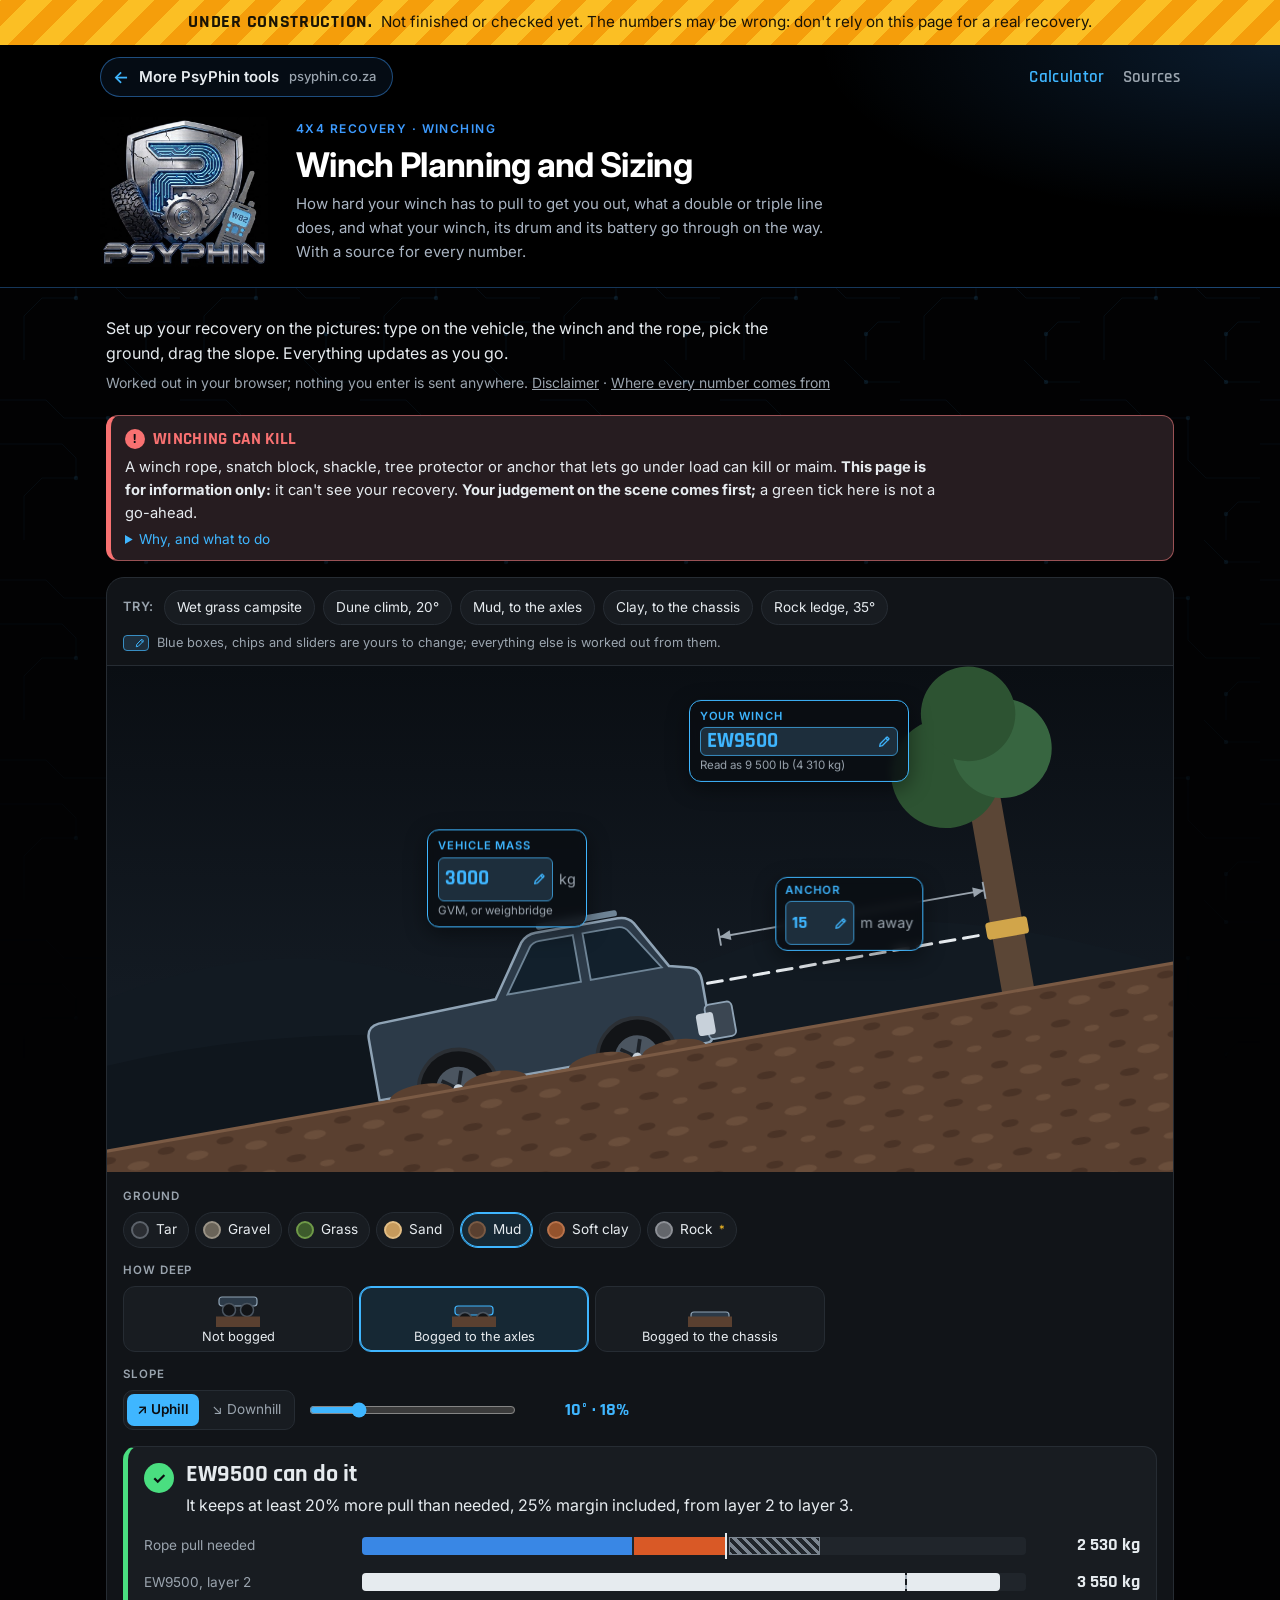
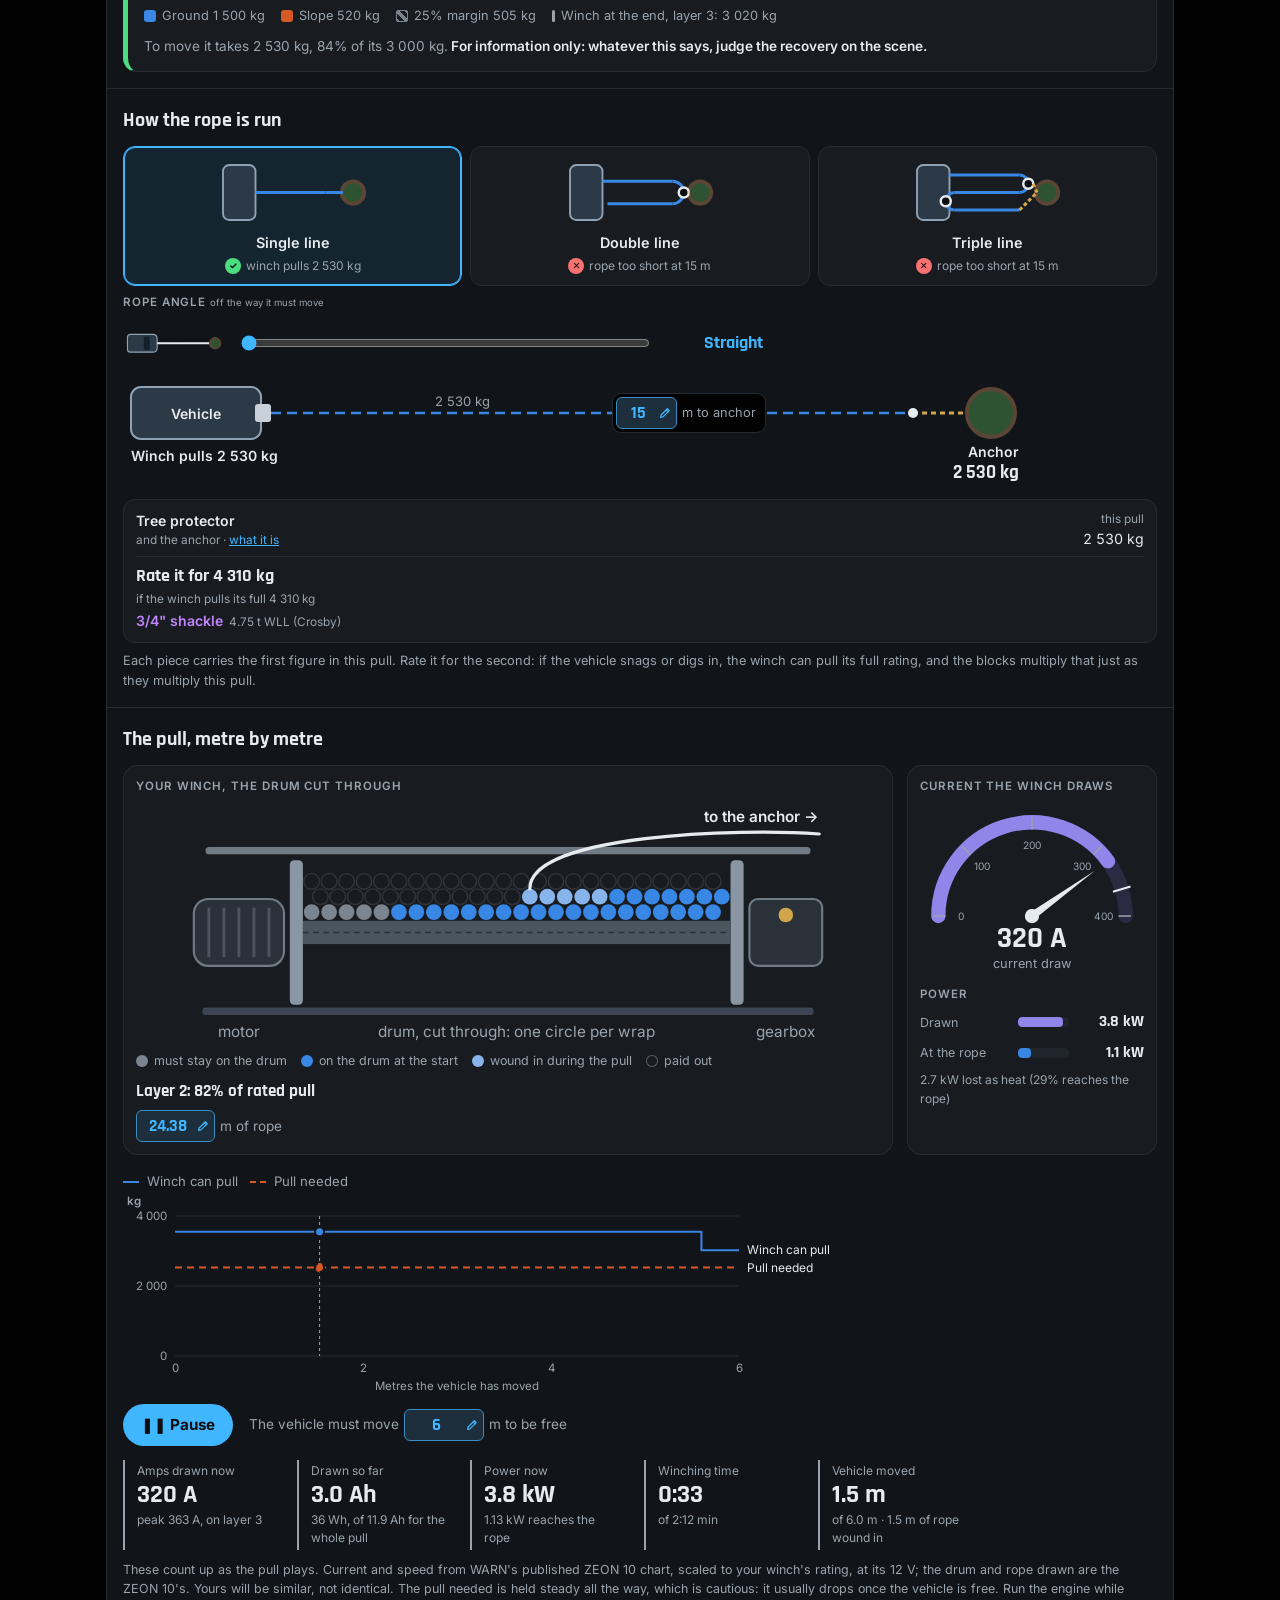
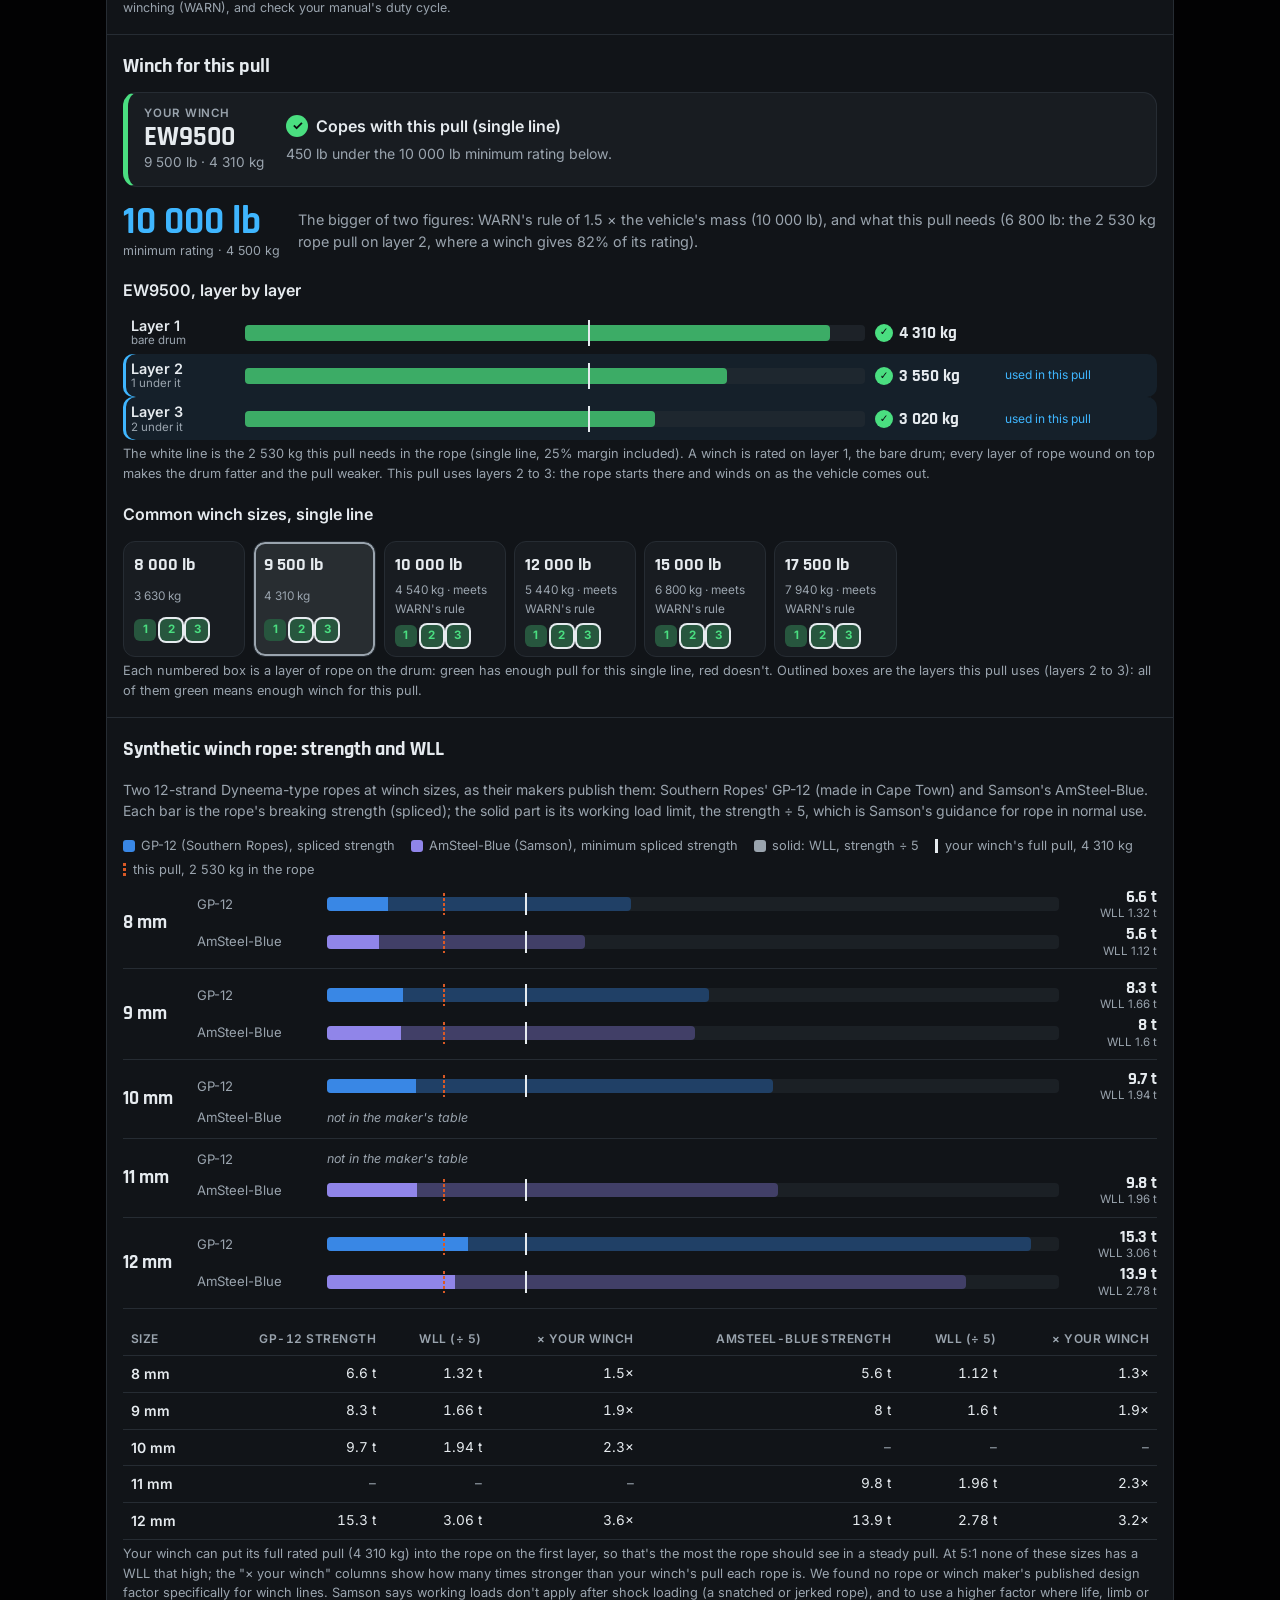
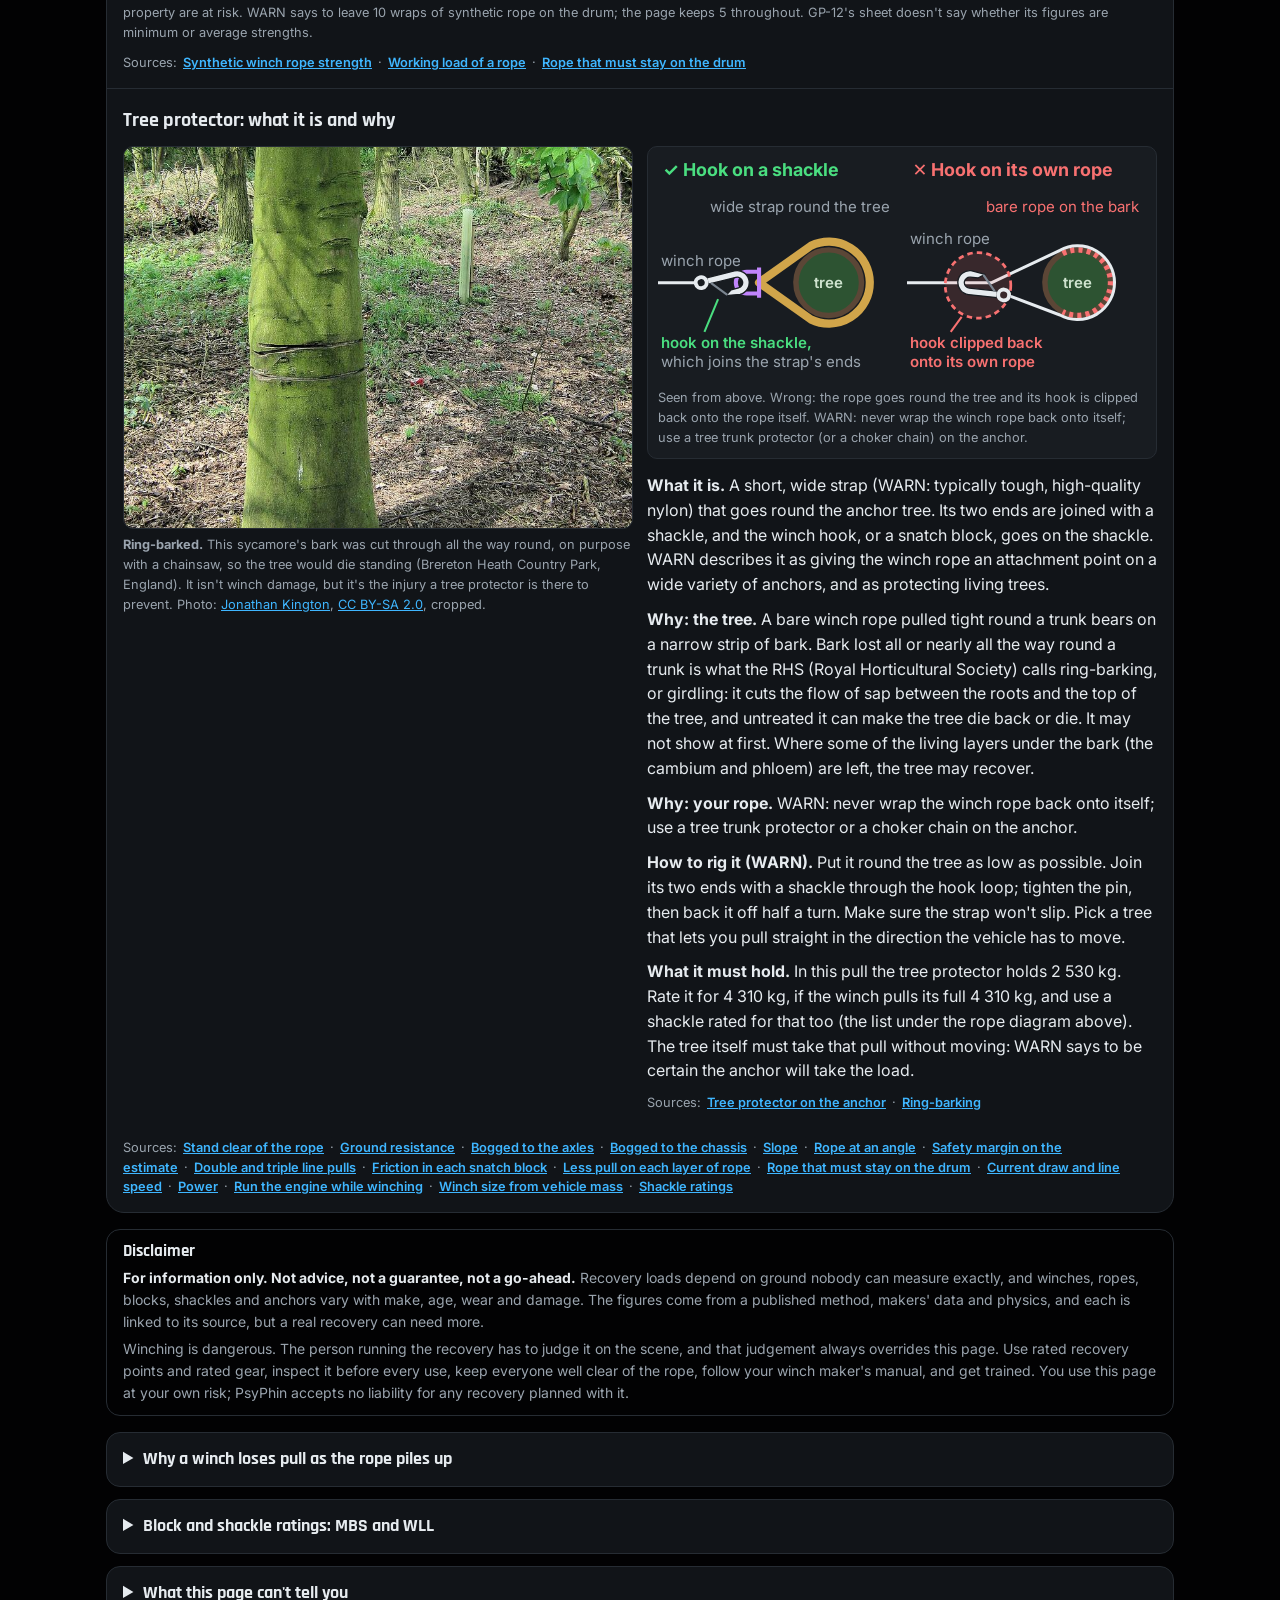
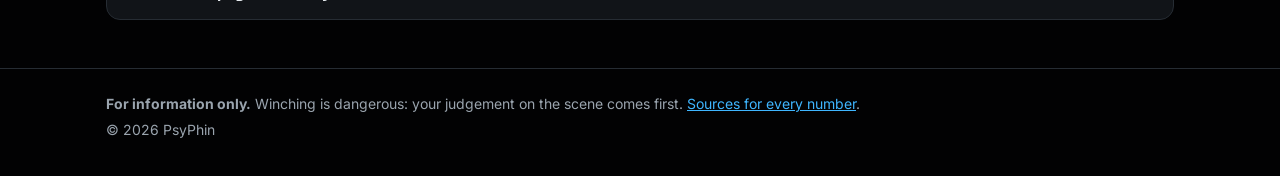
==== index.html @ 55f524b6 "Inputs stand out: blue box, blue value and pencil; readouts plain; key under Try Co-Authored-By: Cla" ====
<!doctype html>
<html lang="en-ZA">
<head>
  <meta charset="utf-8">
  <meta name="viewport" content="width=device-width, initial-scale=1">
  <title>Winch Planning and Sizing | PsyPhin</title>
  <meta name="description" content="How much pull it takes to winch your 4x4 out, what double and triple line pulls do, and what your winch, drum and battery go through. From a published recovery method, manufacturer data and engineering, with a source for every number. For information only: winching is dangerous.">
  <meta name="robots" content="noindex">
  <link rel="canonical" href="https://winching.psyphin.co.za/">
  <meta property="og:type" content="website">
  <meta property="og:url" content="https://winching.psyphin.co.za/">
  <meta property="og:title" content="Winch Planning and Sizing">
  <meta property="og:description" content="How hard your winch has to pull to get you out, what a double or triple line does, and what your winch and battery go through, with a source for every number. For information only: winching is dangerous.">
  <meta property="og:image" content="https://psyphin.co.za/assets/img/projects/winch-recovery-sizing.jpg">
  <meta name="twitter:card" content="summary_large_image">
  <meta name="theme-color" content="#020203">
  <link rel="icon" href="favicon.ico" sizes="48x48">
  <link rel="icon" href="favicon-96x96.png" type="image/png" sizes="96x96">
  <link rel="icon" href="favicon-192x192.png" type="image/png" sizes="192x192">
  <link rel="apple-touch-icon" href="apple-touch-icon.png" sizes="180x180">
  <link rel="preconnect" href="https://fonts.googleapis.com">
  <link rel="preconnect" href="https://fonts.gstatic.com" crossorigin>
  <link href="https://fonts.googleapis.com/css2?family=Inter:wght@400;500;600;700&family=Rajdhani:wght@600;700&display=swap" rel="stylesheet">
  <link rel="stylesheet" href="css/style.css">
</head>
<body>
  <a class="skip-link" href="#main">Skip to content</a>

  <div class="construction" role="alert">
    <strong>Under construction.</strong> Not finished or checked yet. The numbers may be wrong: don't rely on this page for a real recovery.
  </div>

  <header class="brand-bar">
    <div class="brand-nav">
      <a class="back-link" href="https://psyphin.co.za/#tools"><span class="back-link-arrow" aria-hidden="true">&larr;</span> <span class="back-link-label"><span class="back-link-more">More </span>PsyPhin tools</span> <span class="back-link-domain">psyphin.co.za</span></a>
      <nav class="nav" aria-label="Site">
        <a href="index.html" aria-current="page">Calculator</a>
        <a href="sources.html">Sources</a>
      </nav>
    </div>
    <div class="brand-inner">
      <a class="brand-logo-link" href="https://psyphin.co.za/" aria-label="PsyPhin home"><img src="logo.jpg" alt="PsyPhin" class="brand-logo" width="560" height="501"></a>
      <div class="brand-text">
        <p class="brand-eyebrow">4x4 recovery &middot; Winching</p>
        <h1>Winch Planning and Sizing</h1>
        <p class="subtitle">How hard your winch has to pull to get you out, what a double or triple line does, and what your winch, its drum and its battery go through on the way. With a source for every number.</p>
      </div>
    </div>
  </header>

  <main id="main" class="wrap">
    <section class="intro">
      <p class="lede">Set up your recovery on the pictures: type on the vehicle, the winch and the rope, pick the ground, drag the slope. Everything updates as you go.</p>
      <p class="privacy">Worked out in your browser; nothing you enter is sent anywhere. <a href="#disclaimer">Disclaimer</a> &middot; <a href="sources.html">Where every number comes from</a></p>
    </section>

    <aside class="danger" id="danger" role="note" aria-labelledby="danger-title">
      <p class="danger-title" id="danger-title"><span class="danger-icon" aria-hidden="true">!</span> Winching can kill</p>
      <p>A winch rope, snatch block, shackle, tree protector or anchor that lets go under load can kill or maim. <strong>This page is for information only:</strong> it can't see your recovery. <strong>Your judgement on the scene comes first;</strong> a green tick here is not a go-ahead.</p>
      <details class="danger-more">
        <summary>Why, and what to do</summary>
        <p>Gear that lets go under load flies with enough energy to kill. This page works from published figures and a simple model; it can't see the ground, the state of your winch and rope, your recovery points, the anchor or who is standing where.</p>
        <p>If anything looks wrong, stop. Use rated gear on rated recovery points, keep everyone well clear and out of line with the rope (<a href="sources.html#stand-clear">source</a>), follow your winch maker's manual, and get proper training.</p>
      </details>
    </aside>

    <div class="stage" id="stage">
      <div class="try" id="try"><span class="try-label">Try:</span><p class="try-hint"><span class="try-key" aria-hidden="true"></span>Blue boxes, chips and sliders are yours to change; everything else is worked out from them.</p></div>

      <!-- 1. The stuck vehicle: side view, with the mass and winch typed onto it -->
      <div class="scene" id="scene">
        <div class="scene-pic" id="scene-pic">
        <div class="scene-fields">
          <label class="scene-field" id="f-mass">
            <span class="sf-label">Vehicle mass</span>
            <span class="sf-input"><input id="massKg" type="number" inputmode="numeric" min="0" step="50" autocomplete="off"><span>kg</span></span>
            <span class="sf-hint">GVM, or weighbridge</span>
          </label>
          <label class="scene-field scene-field--winch" id="f-winch">
            <span class="sf-label">Your winch</span>
            <span class="sf-input"><input id="winch" type="text" autocomplete="off" spellcheck="false" placeholder="EW9500, 4.5 t…"></span>
            <span class="sf-hint" id="winch-read"></span>
          </label>
          <label class="scene-field scene-field--anchor" id="f-anchor-scene">
            <span class="sf-label">Anchor</span>
            <span class="sf-input"><input id="anchorScene" type="number" inputmode="decimal" min="1" step="1" autocomplete="off"><span>m away</span></span>
          </label>
        </div>
        </div>
      </div>

      <div class="controls">
        <div class="ctl ctl--ground">
          <span class="ctl-label" id="ground-label">Ground</span>
          <div class="chips" id="ground-chips" role="radiogroup" aria-labelledby="ground-label"></div>
          <div class="proxy" id="proxy-wrap" hidden>
            <label for="proxy">No published factor for <span id="proxy-name"></span>. It behaves most like:</label>
            <select id="proxy"></select>
          </div>
        </div>
        <div class="ctl ctl--bog">
          <span class="ctl-label" id="bog-label">How deep</span>
          <div class="chips chips--icons" id="bog-chips" role="radiogroup" aria-labelledby="bog-label"></div>
        </div>
        <div class="ctl ctl--slope">
          <span class="ctl-label" id="slope-label">Slope</span>
          <div class="slope">
            <div class="seg" id="slope-dir" role="radiogroup" aria-labelledby="slope-label">
              <button type="button" role="radio" data-dir="up" aria-checked="true">&#8599; Uphill</button>
              <button type="button" role="radio" data-dir="down" aria-checked="false">&#8600; Downhill</button>
            </div>
            <input type="range" id="gradeDeg" min="0" max="45" step="1" aria-labelledby="slope-label">
            <output id="grade-out" for="gradeDeg"></output>
          </div>
        </div>
      </div>

      <div class="verdict" id="verdict" role="status" aria-live="polite"></div>

      <!-- 2. How the rope is run: pick on the pictures, type the distance on the rope -->
      <div class="part" id="rig-part">
        <p class="part-label">How the rope is run</p>
        <div class="picker" id="picker" role="radiogroup" aria-label="Number of lines"></div>
        <div class="ctl ctl--angle rig-angle">
          <span class="ctl-label" id="angle-label">Rope angle <small>off the way it must move</small></span>
          <div class="angle">
            <span id="angle-view"></span>
            <input type="range" id="ropeAngleDeg" min="0" max="45" step="1" aria-labelledby="angle-label">
            <output id="angle-out" for="ropeAngleDeg"></output>
          </div>
        </div>
        <div class="rig" id="rig">
          <label class="rig-field" id="f-anchor"><span class="visually-hidden">Distance from the winch to the anchor</span><input id="anchorM" type="number" inputmode="decimal" min="1" step="1"><span>m to anchor</span></label>
        </div>
        <ul class="gear" id="gear"></ul>
        <p class="hint gear-note" id="gear-note"></p>
      </div>

      <!-- 3. The pull, metre by metre: drum, current and pull along the way -->
      <div class="part" id="play-part">
        <p class="part-label">The pull, metre by metre</p>
        <div class="play">
          <div class="play-side">
            <figure class="drum-box">
              <p class="box-title">Your winch, the drum cut through</p>
              <div id="drum"></div>
              <ul class="drum-legend">
                <li><span class="swatch dm-key dm-key--min" aria-hidden="true"></span>must stay on the drum</li>
                <li><span class="swatch dm-key dm-key--start" aria-hidden="true"></span>on the drum at the start</li>
                <li><span class="swatch dm-key dm-key--wound" aria-hidden="true"></span>wound in during the pull</li>
                <li><span class="swatch dm-key dm-key--out" aria-hidden="true"></span>paid out</li>
              </ul>
              <figcaption>
                <span id="drum-layer" class="drum-layer"></span>
                <span class="drum-rope">
                  <label class="mini-field"><input id="ropeLengthM" type="number" inputmode="decimal" min="5" step="1" aria-label="Rope length"><span>m of rope</span></label>
                </span>
              </figcaption>
            </figure>
            <figure class="gauge-box">
              <p class="box-title">Current the winch draws</p>
              <div id="gauge"></div>
              <figcaption><strong id="amps-now">0 A</strong><span>current draw</span></figcaption>
              <div class="power" id="power-now" aria-live="off"></div>
            </figure>
          </div>
          <div class="play-main">
            <div id="chart-pull"></div>
            <div class="play-bar">
              <button type="button" class="play-button" id="play">&#9654; Play the pull</button>
              <label class="mini-field">The vehicle must move <input id="moveM" type="number" inputmode="decimal" min="1" step="1" aria-label="Distance the vehicle must move"><span>m to be free</span></label>
            </div>
          </div>
        </div>
        <div class="readouts" id="readouts"></div>
      </div>

      <!-- 4. Winch size -->
      <div class="part" id="size-part">
        <p class="part-label">Winch for this pull</p>
        <div id="sizes"></div>
      </div>

      <!-- 5. Synthetic winch rope, side by side -->
      <div class="part" id="rope-part">
        <p class="part-label">Synthetic winch rope: strength and WLL</p>
        <div id="ropes"></div>
      </div>

      <!-- 6. Tree protector: what it is and why -->
      <div class="part" id="tree-part">
        <p class="part-label">Tree protector: what it is and why</p>
        <div class="tree">
          <figure class="tree-photo">
            <img src="img/ring-barked-sycamore.jpg" width="800" height="600" loading="lazy" decoding="async" alt="A young sycamore trunk in a wood, with its bark cut through in two rings right round the trunk.">
            <figcaption><strong>Ring-barked.</strong> This sycamore's bark was cut through all the way round, on purpose with a chainsaw, so the tree would die standing (Brereton Heath Country Park, England). It isn't winch damage, but it's the injury a tree protector is there to prevent. Photo: <a href="https://www.geograph.org.uk/photo/1841360" target="_blank" rel="noopener">Jonathan Kington</a>, <a href="https://creativecommons.org/licenses/by-sa/2.0/" target="_blank" rel="noopener">CC BY-SA 2.0</a>, cropped.</figcaption>
          </figure>
          <div class="tree-side">
          <figure class="tree-draw">
            <div class="tp-pair">
              <svg class="tp-svg" viewBox="0 0 175 165" role="img" aria-labelledby="tp-good-title">
                <title id="tp-good-title">Right, seen from above: a tree protector strap round the tree, its two ends joined by a shackle, and the winch rope's hook on the shackle.</title>
                <text class="tp-head" x="4" y="14">&#10003; Hook on a shackle</text>
                <line class="tp-rope" x1="0" y1="92" x2="28" y2="92"/>
                <path class="tp-strap" d="M74 92 L112 65 A30 30 0 1 1 112 119 Z"/>
                <circle class="tp-tree" cx="125" cy="92" r="24"/>
                <path class="tp-shackle" d="M74 84 h-9 a8 8 0 0 0 0 16 h9 M74 81 v22"/>
                <g class="tp-hookg" transform="translate(58 92) rotate(-104) scale(0.8) translate(-19 -40)"><path class="tp-hookb" d="M24 14 H30 V40 A11 11 0 0 1 8 40 L10 27 L14 33 V40 A5 5 0 0 0 24 40 Z"/><circle class="tp-hooke" cx="27" cy="8" r="5"/><line class="tp-latch" x1="24" y1="17" x2="11" y2="28"/></g>
                <text class="tp-lbl" x="170" y="40" text-anchor="end">wide strap round the tree</text>
                <text class="tp-lbl" x="2" y="80">winch rope</text>
                <line class="tp-lead tp-lead--good" x1="44" y1="104" x2="34" y2="128"/>
                <text class="tp-lbl tp-lbl--good tp-lbl--strong" x="2" y="140">hook on the shackle,</text>
                <text class="tp-lbl" x="2" y="154">which joins the strap's ends</text>
                <text class="tp-lbl tp-lbl--tree" x="125" y="96" text-anchor="middle">tree</text>
              </svg>
              <svg class="tp-svg" viewBox="0 0 175 165" role="img" aria-labelledby="tp-bad-title">
                <title id="tp-bad-title">Wrong, seen from above: the winch rope wrapped round the tree, bare on the bark, and its hook clipped back onto its own rope.</title>
                <text class="tp-head tp-head--bad" x="4" y="14">&#10005; Hook on its own rope</text>
                <circle class="tp-tree" cx="125" cy="92" r="24"/>
                <path class="tp-scrape" d="M114 70.7 A24 24 0 1 1 114 113.3"/>
                <path class="tp-rope" d="M0 92 H62 L112 68.3 A27 27 0 1 1 112 115.7 L76 102"/>
                <circle class="tp-ring" cx="52" cy="94" r="24"/>
                <g class="tp-hookg" transform="translate(46 92) rotate(96) scale(0.8) translate(-19 -40)"><path class="tp-hookb" d="M24 14 H30 V40 A11 11 0 0 1 8 40 L10 27 L14 33 V40 A5 5 0 0 0 24 40 Z"/><circle class="tp-hooke" cx="27" cy="8" r="5"/><line class="tp-latch" x1="24" y1="17" x2="11" y2="28"/></g>
                <text class="tp-lbl tp-lbl--bad" x="170" y="40" text-anchor="end">bare rope on the bark</text>
                <text class="tp-lbl" x="2" y="64">winch rope</text>
                <line class="tp-lead" x1="40" y1="117" x2="32" y2="128"/>
                <text class="tp-lbl tp-lbl--bad tp-lbl--strong" x="2" y="140">hook clipped back</text>
                <text class="tp-lbl tp-lbl--bad tp-lbl--strong" x="2" y="154">onto its own rope</text>
                <text class="tp-lbl tp-lbl--tree" x="125" y="96" text-anchor="middle">tree</text>
              </svg>
            </div>
            <figcaption>Seen from above. Wrong: the rope goes round the tree and its hook is clipped back onto the rope itself. WARN: never wrap the winch rope back onto itself; use a tree trunk protector (or a choker chain) on the anchor.</figcaption>
          </figure>
          <div class="tree-text" id="tree-text"></div>
          </div>
        </div>
      </div>

      <div id="stage-sources"></div>
    </div>

    <aside id="disclaimer" class="disclaimer" aria-labelledby="disclaimer-title">
      <h2 id="disclaimer-title">Disclaimer</h2>
      <p><strong>For information only. Not advice, not a guarantee, not a go-ahead.</strong> Recovery loads depend on ground nobody can measure exactly, and winches, ropes, blocks, shackles and anchors vary with make, age, wear and damage. The figures come from a published method, makers' data and physics, and each is linked to its source, but a real recovery can need more.</p>
      <p>Winching is dangerous. The person running the recovery has to judge it on the scene, and that judgement always overrides this page. Use rated recovery points and rated gear, inspect it before every use, keep everyone well clear of the rope, follow your winch maker's manual, and get trained. You use this page at your own risk; PsyPhin accepts no liability for any recovery planned with it.</p>
    </aside>

    <section class="explainers" aria-label="Explainers">
      <details class="explainer" id="explain-layers">
        <summary>Why a winch loses pull as the rope piles up</summary>
        <div class="explainer-body"></div>
      </details>
      <details class="explainer" id="explain-mbs">
        <summary>Block and shackle ratings: MBS and WLL</summary>
        <div class="explainer-body"></div>
      </details>
      <details class="explainer" id="explain-gaps">
        <summary>What this page can't tell you</summary>
        <div class="explainer-body"></div>
      </details>
    </section>
  </main>

  <footer class="site-footer">
    <div class="wrap">
      <p><strong>For information only.</strong> Winching is dangerous: your judgement on the scene comes first. <a href="sources.html">Sources for every number</a>.</p>
      <p>&copy; <span id="year"></span> PsyPhin</p>
    </div>
  </footer>

  <script src="js/data.js"></script>
  <script src="js/calc.js"></script>
  <script src="js/ui.js"></script>
  <script src="js/diagrams.js"></script>
  <script src="js/app.js"></script>

  <!-- GoatCounter: cookie-free page-visit stats at https://psyphin.goatcounter.com/ (never sees form inputs) -->
  <!-- Shared with psyphin.co.za: prefix paths with the host so this site's "/" is counted separately -->
  <script>window.goatcounter = { path: function (p) { return location.host + p; } };</script>
  <script data-goatcounter="https://psyphin.goatcounter.com/count" async src="//gc.zgo.at/count.js"></script>
</body>
</html>
---- css/style.css ----
/* Winch Planning and Sizing. Colours follow psyphin.co.za (css/style.css there);
   based on the SA Towing Check stylesheet, so the tools look the same. */
:root {
  --bg: #020203;
  --surface: #111418;
  --surface-2: #181c21;
  --border: #262c33;
  --text: #e6ebef;
  --text-muted: #9aa4ae;
  --accent: #3fb6ff;
  --accent-strong: #1e8fff;

  /* anything the visitor can change: blue box, blue value, pencil (worked-out figures stay plain) */
  --input-bg: color-mix(in srgb, var(--accent) 12%, var(--surface-2));
  --input-border: color-mix(in srgb, var(--accent) 70%, var(--border));
  --pencil: url("data:image/svg+xml,%3Csvg xmlns='http://www.w3.org/2000/svg' viewBox='0 0 16 16' fill='none' stroke='%233fb6ff' stroke-width='1.6' stroke-linecap='round' stroke-linejoin='round'%3E%3Cpath d='M11.2 2.3l2.5 2.5-8.4 8.4-3.2.7.7-3.2z'/%3E%3Cpath d='M9.6 3.9l2.5 2.5'/%3E%3C/svg%3E");

  /* traffic light */
  --pass: #4ade80;
  --warn: #fbbf24;
  --fail: #f87171;
  --info: #3fb6ff;
  --incomplete: #7b8590;

  /* panel accents */
  --legal: #3fb6ff;
  --maker: #c084fc;

  /* chart series (validated for colour-blind separation on --surface-2) */
  --series-1: #3987e5;
  --series-2: #d95926;
  --series-3: #9085e9;
  --series-4: #d55181;
  --series-neutral: #7b8590;

  /* under construction banner */
  --construction: #fbbf24;
  --construction-ink: #1a1405;

  --radius: 14px;
  --max-width: 1100px;
  --font-body: "Inter", system-ui, -apple-system, "Segoe UI", Roboto, sans-serif;
  --font-display: "Rajdhani", "Segoe UI", system-ui, sans-serif;
}

*,
*::before,
*::after {
  box-sizing: border-box;
}

/* elements with display rules below must still hide (modes, trailer fields) */
[hidden] {
  display: none !important;
}

body {
  margin: 0;
  background: var(--bg);
  color: var(--text);
  font-family: var(--font-body);
  font-size: 1rem;
  line-height: 1.55;
  -webkit-font-smoothing: antialiased;
}

/* Faint circuit-trace pattern behind the top of the page, the same as
   psyphin.co.za's (css/style.css there); it fades out downwards. */
body::before {
  content: "";
  position: absolute;
  top: 0;
  left: 0;
  right: 0;
  height: 1100px;
  z-index: -1;
  pointer-events: none;
  background-image: url("data:image/svg+xml,%3Csvg xmlns='http://www.w3.org/2000/svg' width='180' height='180' fill='none'%3E%3Cg stroke='%233fb6ff' stroke-opacity='0.09' stroke-width='1'%3E%3Cpath d='M0 40h46l18 18h44M108 58v42l18 18h54M24 180v-44l18-18h34M180 22h-34L124 0M76 118v-20l-14-14H0M146 180v-26l12-12h22'/%3E%3C/g%3E%3Cg fill='%233fb6ff' fill-opacity='0.16'%3E%3Ccircle cx='108' cy='58' r='2.2'/%3E%3Ccircle cx='76' cy='118' r='2.2'/%3E%3Ccircle cx='146' cy='22' r='2.2'/%3E%3Ccircle cx='146' cy='154' r='2.2'/%3E%3C/g%3E%3C/svg%3E");
  -webkit-mask-image: linear-gradient(to bottom, #000 0%, rgba(0, 0, 0, 0.6) 45%, transparent 100%);
  mask-image: linear-gradient(to bottom, #000 0%, rgba(0, 0, 0, 0.6) 45%, transparent 100%);
}

a {
  color: var(--accent);
}

h1,
h2,
h3 {
  font-family: var(--font-display);
  line-height: 1.15;
  margin: 0;
}

.wrap {
  max-width: var(--max-width);
  margin: 0 auto;
  padding: 0 16px;
}

.skip-link {
  position: absolute;
  left: -9999px;
}

.skip-link:focus {
  left: 16px;
  top: 16px;
  z-index: 10;
  background: var(--surface);
  padding: 8px 12px;
}

.visually-hidden {
  position: absolute;
  width: 1px;
  height: 1px;
  overflow: hidden;
  clip: rect(0 0 0 0);
  white-space: nowrap;
}

.muted {
  color: var(--text-muted);
}

/* ------------------------------------------------------------ header / footer */
.site-header {
  border-bottom: 1px solid var(--border);
  background: rgba(2, 2, 3, 0.92);
  position: sticky;
  top: 0;
  z-index: 5;
  backdrop-filter: blur(6px);
}

.site-header-inner {
  max-width: var(--max-width);
  margin: 0 auto;
  padding: 12px 16px;
  display: flex;
  align-items: center;
  justify-content: space-between;
  gap: 16px;
}

/* back link pill: same design as fuel.psyphin.co.za's header link */
.back-link {
  display: inline-flex;
  align-items: center;
  flex-wrap: wrap;
  gap: 4px 10px;
  padding: 8px 16px 8px 12px;
  border: 1px solid rgba(61, 155, 255, 0.45);
  border-radius: 999px;
  background: rgba(61, 155, 255, 0.08);
  color: var(--text);
  font-size: 15px;
  font-weight: 600;
  line-height: 1.3;
  text-decoration: none;
  transition: background-color 0.15s ease, border-color 0.15s ease, box-shadow 0.15s ease;
}

.back-link-arrow {
  color: var(--accent);
  font-size: 17px;
  transition: transform 0.15s ease;
}

.back-link-domain {
  color: var(--text-muted);
  font-weight: 500;
  font-size: 13px;
}

.back-link:hover {
  background: rgba(61, 155, 255, 0.16);
  border-color: var(--accent);
  box-shadow: 0 0 18px rgba(61, 155, 255, 0.25);
}

.back-link:hover .back-link-arrow {
  transform: translateX(-3px);
}

.back-link:focus-visible {
  outline: 2px solid var(--accent);
  outline-offset: 3px;
}

/* phones: the pill, page links and shield share one row, so drop the domain,
   keep the pill on one line and shorten it to "← PsyPhin tools" */
@media (max-width: 480px) {
  .back-link-domain {
    display: none;
  }

  .back-link {
    flex-wrap: nowrap;
    white-space: nowrap;
  }
}

@media (max-width: 420px) {
  .back-link-more {
    display: none;
  }

  .back-link {
    padding: 7px 12px 7px 10px;
    gap: 8px;
    font-size: 14px;
  }
}

@media (prefers-reduced-motion: reduce) {
  .back-link,
  .back-link-arrow {
    transition: none;
  }
}

.nav {
  display: flex;
  gap: 18px;
}

/* page links + PsyPhin shield (a copy of psyphin.co.za's brand-64.png), top right */
.header-end {
  display: flex;
  align-items: center;
  gap: 16px;
}

.brand {
  display: block;
  flex: none;
  border-radius: 6px;
}

.brand img {
  display: block;
  width: 32px;
  height: 32px;
  border-radius: 6px;
}

.brand:focus-visible {
  outline: 2px solid var(--accent);
  outline-offset: 3px;
}

@media (max-width: 420px) {
  .site-header-inner {
    gap: 12px;
  }

  .header-end,
  .nav {
    gap: 12px;
  }

  .nav a {
    font-size: 1rem;
  }

  .brand img {
    width: 28px;
    height: 28px;
  }
}

@media (max-width: 350px) {
  .site-header-inner {
    padding-left: 12px;
    padding-right: 12px;
  }

  .site-header-inner,
  .header-end,
  .nav {
    gap: 8px;
  }

  .back-link {
    padding: 6px 10px 6px 8px;
    gap: 6px;
  }
}

.nav a {
  color: var(--text-muted);
  text-decoration: none;
  font-family: var(--font-display);
  font-weight: 600;
  font-size: 1.05rem;
  letter-spacing: 0.02em;
}

.nav a[aria-current="page"],
.nav a:hover {
  color: var(--accent);
}

.site-footer {
  border-top: 1px solid var(--border);
  margin-top: 48px;
  padding: 20px 0 32px;
  color: var(--text-muted);
  font-size: 0.875rem;
}

.site-footer p {
  margin: 4px 0;
}

/* ------------------------------------------------------------ intro */
.intro {
  padding: 28px 0 8px;
}

.intro h1 {
  font-size: clamp(2rem, 6vw, 2.8rem);
  color: var(--text);
}

.lede {
  max-width: 62ch;
  margin: 10px 0 6px;
  color: var(--text);
}

.privacy {
  margin: 0;
  color: var(--text-muted);
  font-size: 0.875rem;
}

/* ------------------------------------------------------------ modes */
.modes {
  display: grid;
  grid-template-columns: repeat(4, 1fr);
  gap: 4px;
  margin-top: 20px;
  padding: 4px;
  background: var(--surface);
  border: 1px solid var(--border);
  border-radius: 12px;
  max-width: 760px;
}

/* phones: two rows of two */
@media (max-width: 560px) {
  .modes {
    grid-template-columns: 1fr 1fr;
  }
}

.mode-button small {
  display: block;
  font-family: var(--font-body);
  font-weight: 500;
  font-size: 0.72rem;
  letter-spacing: 0.04em;
  text-transform: uppercase;
  opacity: 0.8;
}

.mode-button {
  font: inherit;
  font-family: var(--font-display);
  font-weight: 700;
  font-size: 1.05rem;
  line-height: 1.15;
  min-height: 44px;
  padding: 6px 8px;
  color: var(--text-muted);
  background: transparent;
  border: 0;
  border-radius: 9px;
  cursor: pointer;
}

.mode-button:hover {
  color: var(--text);
}

.mode-button[aria-pressed="true"] {
  color: #0b0d10;
  background: var(--accent);
}

.mode-button:focus-visible {
  outline: 2px solid var(--accent);
  outline-offset: 2px;
}

.mode-hint {
  margin: 8px 0 0;
  font-size: 0.875rem;
  color: var(--text-muted);
}

.jump-link {
  white-space: nowrap;
}

.results {
  scroll-margin-top: 64px; /* clear the sticky header */
}

@media (min-width: 900px) {
  .jump-link {
    display: none;
  }
}

/* ------------------------------------------------------------ layout */
.layout {
  display: grid;
  gap: 24px;
  margin-top: 20px;
}

@media (min-width: 900px) {
  .layout {
    grid-template-columns: minmax(300px, 380px) 1fr;
    align-items: start;
  }
}

/* ------------------------------------------------------------ form */
.inputs fieldset {
  border: 1px solid var(--border);
  background: var(--surface);
  border-radius: var(--radius);
  margin: 0 0 16px;
  padding: 14px 16px 6px;
  min-width: 0;
}

.inputs legend {
  font-family: var(--font-display);
  font-weight: 700;
  font-size: 1.15rem;
  padding: 0 6px;
  color: var(--accent);
}

.field {
  margin-bottom: 14px;
}

.field > label,
.field > .label {
  display: block;
  font-weight: 600;
  font-size: 0.95rem;
  margin-bottom: 6px;
}

.hint {
  margin: 4px 0 0;
  font-size: 0.8rem;
  color: var(--text-muted);
}

input[type="number"],
select {
  width: 100%;
  font: inherit;
  font-size: 1rem; /* 16px stops iOS zooming on focus */
  color: var(--text);
  background: var(--surface-2);
  border: 1px solid var(--border);
  border-radius: 10px;
  padding: 10px 12px;
  min-height: 44px;
}

input[type="number"]:focus,
select:focus {
  outline: 2px solid var(--accent);
  outline-offset: 1px;
}

.unit-input {
  display: flex;
  align-items: stretch;
}

.unit-input input {
  border-top-right-radius: 0;
  border-bottom-right-radius: 0;
}

.unit-input span {
  display: flex;
  align-items: center;
  padding: 0 12px;
  border: 1px solid var(--border);
  border-left: 0;
  border-radius: 0 10px 10px 0;
  background: var(--surface);
  color: var(--text-muted);
  font-size: 0.9rem;
}

.choice {
  display: grid;
  grid-template-columns: 1fr 1fr;
  gap: 8px;
}

.choice label {
  display: flex;
  align-items: flex-start;
  gap: 8px;
  line-height: 1.3;
  padding: 10px 12px;
  min-height: 44px;
  border: 1px solid var(--border);
  border-radius: 10px;
  background: var(--surface-2);
  cursor: pointer;
  font-weight: 500;
}

.choice label small {
  display: block;
  color: var(--text-muted);
  font-size: 0.78rem;
  font-weight: 400;
  margin-top: 2px;
}

.choice .choice-wide {
  grid-column: 1 / -1;
}

.field > .label small {
  font-weight: 400;
  font-size: 0.8rem;
  color: var(--text-muted);
}

.choice label:has(input:checked) {
  border-color: var(--accent);
  box-shadow: inset 0 0 0 1px var(--accent);
}

.choice input {
  accent-color: var(--accent);
  flex: none;
  width: 18px;
  height: 18px;
  margin: 0;
}

.help {
  margin-top: 8px;
  font-size: 0.875rem;
}

.help summary {
  cursor: pointer;
  color: var(--accent);
}

.help-body {
  margin-top: 6px;
  padding: 10px 12px;
  background: var(--surface-2);
  border-radius: 10px;
}

.help-body p {
  margin: 0 0 6px;
}

.help-body > ul {
  margin: 0 0 6px;
  padding-left: 1.2em;
}

.help-body li {
  margin-bottom: 3px;
}

.fieldset-hint {
  margin: 0 0 12px;
}

.field-row {
  display: grid;
  grid-template-columns: 1fr 1fr;
  gap: 0 10px;
}

.field-row > .field > label {
  display: block;
  font-weight: 600;
  font-size: 0.95rem;
  margin-bottom: 6px;
}

.field-row-hint {
  margin: -8px 0 14px;
}

.fieldset-details > summary {
  cursor: pointer;
  font-family: var(--font-display);
  font-weight: 700;
  font-size: 1.15rem;
  color: var(--accent);
  margin-bottom: 8px;
}

.fieldset-details > summary small {
  font-family: var(--font-body);
  font-weight: 400;
  font-size: 0.8rem;
  color: var(--text-muted);
  white-space: nowrap;
}

/* if the heading wraps, "(optional)" goes with the last word, never alone */
.summary-tail {
  white-space: nowrap;
}

/* phones: keep "(optional)" on the heading's line */
@media (max-width: 420px) {
  .fieldset-details > summary {
    font-size: 1.05rem;
  }

  .fieldset-details > summary small {
    font-size: 0.75rem;
  }
}

.inputs fieldset:has(> .fieldset-details) {
  padding-top: 12px;
}

/* load list builder */
.load-list {
  display: grid;
  gap: 10px;
  margin-bottom: 10px;
}

.load-row {
  display: grid;
  grid-template-columns: 1fr 1fr auto;
  gap: 6px 8px;
  align-items: end;
  padding: 10px;
  background: var(--surface-2);
  border: 1px solid var(--border);
  border-radius: 10px;
}

.load-row input[type="text"] {
  grid-column: 1 / -1;
}

.load-row input {
  width: 100%;
  font: inherit;
  font-size: 1rem;
  color: var(--text);
  background: var(--surface);
  border: 1px solid var(--border);
  border-radius: 8px;
  padding: 8px 10px;
  min-height: 44px;
}

.load-row input:focus {
  outline: 2px solid var(--accent);
  outline-offset: 1px;
}

.load-num span {
  display: block;
  font-size: 0.75rem;
  color: var(--text-muted);
  margin-bottom: 2px;
}

.load-remove {
  min-width: 44px;
  min-height: 44px;
  font-size: 1.3rem;
  line-height: 1;
  color: var(--text-muted);
  background: transparent;
  border: 1px solid var(--border);
  border-radius: 8px;
  cursor: pointer;
}

.load-remove:hover {
  color: var(--fail);
  border-color: var(--fail);
}

.load-add {
  display: flex;
  gap: 8px;
}

.load-add select {
  flex: 1;
  min-width: 0;
}

.load-total {
  margin: 10px 0 12px;
  font-size: 0.9rem;
  color: var(--text-muted);
}

.load-total strong {
  color: var(--text);
}

.form-actions {
  display: flex;
  gap: 10px;
  flex-wrap: wrap;
}

.button {
  font: inherit;
  font-size: 0.9rem;
  font-weight: 600;
  min-height: 44px;
  padding: 8px 16px;
  border-radius: 10px;
  cursor: pointer;
}

.button--ghost {
  background: transparent;
  color: var(--accent);
  border: 1px solid var(--border);
}

.button--ghost:hover {
  border-color: var(--accent);
}

.button--primary {
  background: var(--accent);
  color: #0b0d10;
  border: 1px solid var(--accent);
}

.button--primary:hover {
  background: var(--accent-strong);
  border-color: var(--accent-strong);
}

.button:focus-visible {
  outline: 2px solid var(--accent);
  outline-offset: 2px;
}

/* ------------------------------------------------------------ results */
.overall {
  display: flex;
  align-items: center;
  gap: 12px;
  padding: 14px 16px;
  border-radius: var(--radius);
  border: 1px solid var(--border);
  background: var(--surface);
  font-weight: 600;
  margin-bottom: 16px;
  --tone: var(--incomplete);
  border-left: 5px solid var(--tone);
}

.overall--pass,
.overall--info {
  --tone: var(--pass);
}

.overall--warn {
  --tone: var(--warn);
}

.overall--fail {
  --tone: var(--fail);
}

.status-icon {
  flex: none;
  display: inline-grid;
  place-items: center;
  width: 26px;
  height: 26px;
  border-radius: 50%;
  background: var(--tone);
  color: #0b0d10;
  font-weight: 700;
  font-size: 0.9rem;
  line-height: 1;
}

.panel {
  border: 1px solid var(--border);
  border-top: 4px solid var(--panel-color);
  background: var(--surface);
  border-radius: var(--radius);
  padding: 16px;
  margin-bottom: 16px;
}

.panel--legal {
  --panel-color: var(--legal);
}

.panel--maker {
  --panel-color: var(--maker);
}

.panel h2 {
  font-size: 1.4rem;
  display: flex;
  align-items: center;
  gap: 10px;
  flex-wrap: wrap;
}

.panel-tag {
  font-family: var(--font-body);
  font-size: 0.7rem;
  font-weight: 600;
  text-transform: uppercase;
  letter-spacing: 0.06em;
  color: var(--panel-color);
  border: 1px solid var(--panel-color);
  border-radius: 999px;
  padding: 2px 8px;
}

.panel > p {
  margin: 10px 0 0;
}

.checks {
  list-style: none;
  margin: 12px 0 0;
  padding: 0;
  display: grid;
  gap: 12px;
}

.check {
  --tone: var(--incomplete);
  background: var(--surface-2);
  border: 1px solid var(--border);
  border-left: 5px solid var(--tone);
  border-radius: 12px;
  padding: 12px 14px;
}

.check--pass { --tone: var(--pass); }
.check--warn { --tone: var(--warn); }
.check--fail { --tone: var(--fail); }
.check--info { --tone: var(--info); }

.check-head {
  display: flex;
  align-items: center;
  gap: 10px;
  flex-wrap: wrap;
}

/* the title wraps beside its icon (never leaving the icon alone); a long
   status label drops to its own line only when both won't fit */
.check-head h3 {
  font-size: 1.15rem;
  flex: 1 1 9rem;
  min-width: 0;
}

.status-label {
  font-size: 0.75rem;
  font-weight: 600;
  text-transform: uppercase;
  letter-spacing: 0.05em;
  color: var(--tone);
  text-align: right;
}

.check-reason {
  margin: 8px 0 0;
}

.check-notes {
  margin: 8px 0 0;
  padding-left: 18px;
  color: var(--text-muted);
  font-size: 0.875rem;
}

.check-notes li + li {
  margin-top: 2px;
}

/* a card's explanatory notes, folded away */
.more-detail {
  margin-top: 8px;
  font-size: 0.85rem;
}

.more-detail > summary {
  cursor: pointer;
  width: fit-content;
  color: var(--accent);
}

.more-detail > .check-notes {
  margin-top: 4px;
}

/* one outcome per vehicle type, when the type was left blank */
.variants {
  list-style: none;
  margin: 8px 0 0;
  padding: 0;
  display: grid;
  gap: 8px;
}

.variant {
  --tone: var(--incomplete);
  padding: 8px 10px;
  border-left: 3px solid var(--tone);
  border-radius: 8px;
  background: var(--surface);
}

.variant--pass { --tone: var(--pass); }
.variant--warn { --tone: var(--warn); }
.variant--fail { --tone: var(--fail); }
.variant--info { --tone: var(--info); }

.variant-head {
  display: flex;
  align-items: center;
  flex-wrap: wrap;
  gap: 4px 8px;
}

.variant-head .status-icon {
  width: 20px;
  height: 20px;
  font-size: 0.75rem;
}

.variant-head strong {
  flex: 1 1 9rem;
  min-width: 0;
}

.variant-head .status-label {
  margin-left: auto;
  font-size: 0.8rem;
  font-weight: 600;
  color: var(--tone);
}

.variant p {
  margin: 4px 0 0;
}

/* meter: fill carries the status; the track is a dim step of the same colour */
.meter {
  --tone: var(--incomplete);
  display: flex;
  align-items: center;
  gap: 10px;
  margin-top: 10px;
}

.meter--pass { --tone: var(--pass); }
.meter--warn { --tone: var(--warn); }
.meter--fail { --tone: var(--fail); }
.meter--info { --tone: var(--info); }

.meter-track {
  flex: 1;
  height: 10px;
  border-radius: 4px;
  background: color-mix(in srgb, var(--tone) 22%, var(--surface-2));
  overflow: hidden;
}

.meter-fill {
  height: 100%;
  border-radius: 4px;
  background: var(--tone);
}

.meter-text {
  flex: none;
  font-size: 0.8rem;
  color: var(--text-muted);
  font-variant-numeric: tabular-nums;
}

.panel-intro {
  font-size: 0.875rem;
}

.panel-summary {
  display: flex;
  align-items: center;
  gap: 10px;
  margin: 12px 0 0;
  font-weight: 600;
  --tone: var(--incomplete);
}

.panel-summary.overall--pass { --tone: var(--pass); }
.panel-summary.overall--warn { --tone: var(--warn); }
.panel-summary.overall--fail { --tone: var(--fail); }

.table-wrap {
  overflow-x: auto;
  margin-top: 12px;
}

.limit-table {
  width: 100%;
  border-collapse: collapse;
  font-size: 0.85rem;
}

.limit-table th,
.limit-table td {
  text-align: left;
  padding: 7px 8px;
  border-bottom: 1px solid var(--border);
  vertical-align: top;
}

.limit-table th {
  color: var(--text-muted);
  font-weight: 600;
  font-size: 0.75rem;
  text-transform: uppercase;
  letter-spacing: 0.04em;
}

.limit-table .num {
  text-align: right;
  white-space: nowrap;
  font-variant-numeric: tabular-nums;
}

.limit-table tr.is-binding td {
  font-weight: 600;
  background: var(--surface-2);
}

.limit-table tr.is-binding td:first-child {
  box-shadow: inset 3px 0 0 var(--accent);
}

/* tables stay tables on phones; .table-wrap scrolls the wide ones */

/* compact citations on the checker: plain rule names linking to the sources page */
.rule-links {
  margin: 10px 0 0;
  font-size: 0.8rem;
  line-height: 1.5;
  color: var(--text-muted);
}

.rule-links-label {
  margin-right: 6px;
}

.rule-links ul {
  display: inline;
  list-style: none;
  margin: 0;
  padding: 0;
}

.rule-links li {
  display: inline;
}

.rule-links li + li::before {
  content: "\00B7";
  margin: 0 6px;
  color: var(--text-muted);
}

.rule-links a {
  font-weight: 600;
}

.rule-ref {
  font-weight: 400;
  white-space: nowrap;
}

.badge {
  display: inline-block;
  font-size: 0.68rem;
  font-weight: 600;
  line-height: 1.4;
  padding: 1px 7px;
  border-radius: 999px;
  white-space: nowrap;
  vertical-align: 1px;
}

.badge--unverified {
  color: var(--warn);
  border: 1px dashed var(--warn);
}

.badge--verified {
  color: var(--pass);
  border: 1px solid var(--pass);
}

.disclaimer {
  border: 1px solid var(--border);
  border-radius: var(--radius);
  padding: 12px 16px;
  font-size: 0.875rem;
  color: var(--text-muted);
  margin-bottom: 16px;
}

.disclaimer strong {
  color: var(--text);
}

.disclaimer {
  scroll-margin-top: 72px; /* clear the sticky header when jumped to */
}

.disclaimer h2 {
  font-size: 1.05rem;
  color: var(--text);
  margin: 0 0 6px;
}

.disclaimer p {
  margin: 0;
}

.disclaimer p + p {
  margin-top: 6px;
}

/* "Legal disclaimer" link, top of the page */
.disclaimer-link {
  margin: 0 0 6px;
  font-size: 0.85rem;
}

.disclaimer-link a {
  color: var(--text-muted);
}

.disclaimer-link a:hover {
  color: var(--accent);
}

.explainer {
  border: 1px solid var(--border);
  background: var(--surface);
  border-radius: var(--radius);
  padding: 12px 16px;
  margin-bottom: 12px;
}

.explainer summary {
  cursor: pointer;
  font-family: var(--font-display);
  font-weight: 700;
  font-size: 1.15rem;
}

.explainer ol {
  padding-left: 20px;
}

.explainer ol > li + li {
  margin-top: 10px;
}

.example {
  background: var(--surface-2);
  border-radius: 10px;
  padding: 10px 12px;
}

/* ------------------------------------------------------------ sources page */
.source-group {
  margin-top: 28px;
}

.source-group > h2 {
  font-size: 1.5rem;
  margin-bottom: 12px;
}

.source-list {
  list-style: none;
  padding: 0;
  margin: 0;
  display: grid;
  gap: 12px;
}

.source-item {
  background: var(--surface);
  border: 1px solid var(--border);
  border-radius: 12px;
  padding: 14px 16px;
}

.source-item h3 {
  font-size: 1.15rem;
  display: flex;
  gap: 10px;
  align-items: center;
  flex-wrap: wrap;
}

.source-item p {
  margin: 6px 0 0;
}

.source-meta {
  font-size: 0.85rem;
  color: var(--text-muted);
}

.source-meta a {
  overflow-wrap: anywhere;
}

.source-item {
  scroll-margin-top: 70px;
}

.source-item:target,
.source-item:focus {
  outline: 2px solid var(--accent);
  outline-offset: 2px;
}

.source-group {
  scroll-margin-top: 70px;
}

.sources-summary {
  width: 100%;
  margin-top: 20px;
  border-collapse: collapse;
  font-size: 0.875rem;
}

.sources-summary th,
.sources-summary td {
  text-align: left;
  padding: 7px 8px;
  border-bottom: 1px solid var(--border);
}

.sources-summary thead th {
  color: var(--text-muted);
  font-size: 0.72rem;
  font-weight: 600;
  text-transform: uppercase;
  letter-spacing: 0.04em;
}

.sources-summary .num {
  text-align: right;
  font-variant-numeric: tabular-nums;
}

.open-questions {
  padding-left: 22px;
}

.open-questions li + li {
  margin-top: 8px;
}

.oq-rules {
  color: var(--text-muted);
  font-size: 0.875rem;
}

/* the key figures, before the cards */
.figures {
  display: grid;
  grid-template-columns: repeat(auto-fit, minmax(170px, 1fr));
  gap: 10px;
  margin-top: 12px;
}

.figure {
  display: flex;
  flex-direction: column;
  gap: 2px;
  padding: 12px 14px;
  background: var(--surface-2);
  border: 1px solid var(--border);
  border-radius: 12px;
}

.figure-label {
  font-size: 0.8rem;
  color: var(--text-muted);
}

.figure-value {
  font-family: var(--font-display);
  font-weight: 700;
  font-size: 1.9rem;
  line-height: 1.1;
}

.figure-sub {
  font-size: 0.78rem;
  color: var(--text-muted);
}

/* ------------------------------------------------------------ print */
/* ------------------------------------------------------------ print */
.results-actions {
  display: flex;
  justify-content: flex-end;
  margin-bottom: 12px;
}

/* one column: the form's Print summary button sits just above, so don't repeat it */
@media (max-width: 899px) {
  .results-actions {
    display: none;
  }
}

.print-only {
  display: none;
}

@media print {
  :root {
    --bg: #fff;
    --surface: #fff;
    --surface-2: #f4f5f6;
    --border: #bbb;
    --text: #000;
    --text-muted: #444;
    --accent: #0645ad;
    --legal: #0645ad;
    --maker: #6b21a8;
    --pass: #15803d;
    --warn: #b45309;
    --fail: #b91c1c;
    --info: #1d4ed8;
    --incomplete: #6b7280;
  }

  @page {
    margin: 14mm;
  }

  body {
    font-size: 10.5pt;
    -webkit-print-color-adjust: exact;
    print-color-adjust: exact;
  }

  .site-header,
  .modes,
  .mode-hint,
  .inputs,
  .results-actions,
  .explainers,
  .help,
  .more-detail,
  .skip-link {
    display: none !important;
  }

  .intro .lede,
  .intro .privacy {
    display: none;
  }

  .intro {
    padding-top: 0;
  }

  .layout {
    display: block;
    margin-top: 0;
  }

  .print-only {
    display: block;
    margin-bottom: 14px;
  }

  .check-notes.print-only {
    margin-bottom: 0;
  }

  .status-icon {
    color: #fff;
  }

  .panel,
  .limit-tile,
  .overall,
  .disclaimer {
    border-color: var(--border);
  }

  .check,
  .tow-card,
  .tow-speed,
  .limit-tile,
  .rig-figure,
  .print-table,
  tr {
    break-inside: avoid;
  }

  .panel h2,
  .limit-tile h2 {
    break-after: avoid;
  }

  a {
    color: var(--text);
  }

  .site-footer {
    margin-top: 16px;
  }
}

.print-table {
  width: 100%;
  border-collapse: collapse;
  font-size: 0.9rem;
  margin-top: 10px;
}

.print-table caption {
  text-align: left;
  font-family: var(--font-display);
  font-weight: 700;
  font-size: 1.1rem;
  padding-bottom: 4px;
}

.print-table th,
.print-table td {
  text-align: left;
  vertical-align: top;
  padding: 5px 8px;
  border: 1px solid var(--border);
}

.print-table tbody th {
  width: 34%;
  font-weight: 600;
}

.write-in-table .write-in {
  width: 30%;
  height: 2.2em;
}

.print-meta {
  margin: 4px 0 0;
  color: var(--text-muted);
  font-size: 0.85rem;
}

@media (prefers-reduced-motion: reduce) {
  * {
    scroll-behavior: auto !important;
  }
}


/* ------------------------------------------------------------ header
   The same header as fuel.psyphin.co.za (.brand-bar in its style.css):
   black band with a blue glow, the PsyPhin logo, a blue eyebrow, the title
   and a one-line description. Keep the three in step. */
.brand-bar {
  position: relative;
  background:
    radial-gradient(ellipse 60% 120% at 100% 0%, rgba(61, 155, 255, 0.18), transparent 60%),
    #000000;
  color: #ffffff;
  border-bottom: 1px solid rgba(61, 155, 255, 0.35);
  padding-top: env(safe-area-inset-top, 0px);
}

.brand-nav {
  max-width: 1120px;
  margin: 0 auto;
  padding: 12px 20px 0;
  display: flex;
  align-items: center;
  justify-content: space-between;
  flex-wrap: wrap;
  gap: 10px 16px;
}

.brand-inner {
  max-width: 1120px;
  margin: 0 auto;
  padding: 20px;
  display: flex;
  flex-wrap: wrap;
  align-items: center;
  gap: 20px 28px;
}

.brand-logo-link {
  flex-shrink: 0;
  display: block;
  border-radius: 8px;
}

.brand-logo-link:focus-visible {
  outline: 2px solid #3d9bff;
  outline-offset: 3px;
}

.brand-logo {
  width: 168px;
  height: auto;
  display: block;
}

.brand-text {
  flex: 1 1 360px;
  min-width: 0;
}

.brand-eyebrow {
  margin: 0 0 6px;
  font-family: var(--font-body);
  font-size: 12px;
  font-weight: 600;
  letter-spacing: 0.12em;
  text-transform: uppercase;
  color: #3d9bff;
}

.brand-bar h1,
.brand-title {
  margin: 0 0 8px;
  font-family: var(--font-body);
  font-size: clamp(24px, 3.2vw, 34px);
  line-height: 1.15;
  font-weight: 700;
  letter-spacing: -0.02em;
  color: #ffffff;
}

.brand-bar .subtitle {
  margin: 0;
  color: #a9b4c2;
  max-width: 62ch;
  font-size: 15px;
  line-height: 1.6;
}

@media (max-width: 760px) {
  .brand-nav {
    padding: 10px 16px 0;
  }

  .brand-inner {
    padding: 16px;
    gap: 14px 18px;
  }

  .brand-logo {
    width: 112px;
  }

  .brand-text {
    flex-basis: 200px;
  }

  .brand-bar .subtitle {
    font-size: 14px;
  }
}

@media print {
  .brand-bar,
  body::before {
    display: none;
  }
}

/* ============================================================ Winch Planning and Sizing additions */

/* ------------------------------------------------------------ under construction (same as the tyre calculator) */
.construction {
  background: repeating-linear-gradient(-45deg, var(--construction) 0 18px, #f59e0b 18px 36px);
  color: var(--construction-ink);
  text-align: center;
  padding: 10px 16px;
  font-size: 0.95rem;
  line-height: 1.4;
}

.construction strong {
  font-family: var(--font-display);
  font-size: 1.1rem;
  letter-spacing: 0.04em;
  text-transform: uppercase;
  margin-right: 4px;
}

.intro .lede {
  max-width: 70ch;
  margin: 0 0 6px;
}

.intro .privacy a {
  color: var(--text-muted);
}

/* ------------------------------------------------------------ the stage: one card holding everything */
.stage {
  margin-top: 16px;
  border: 1px solid var(--border);
  border-radius: 18px;
  background: var(--surface);
  overflow: hidden;
}

.try {
  display: flex;
  flex-wrap: wrap;
  align-items: center;
  gap: 6px 8px;
  padding: 12px 16px;
  border-bottom: 1px solid var(--border);
}

.try-label {
  font-size: 0.8rem;
  font-weight: 600;
  letter-spacing: 0.06em;
  text-transform: uppercase;
  color: var(--text-muted);
  margin-right: 2px;
}

.try-chip {
  font: inherit;
  font-size: 0.85rem;
  color: var(--text);
  background: var(--surface-2);
  border: 1px solid var(--border);
  border-radius: 999px;
  padding: 6px 12px;
  min-height: 34px;
  cursor: pointer;
}

.try-chip:hover {
  border-color: var(--accent);
}

/* the key to inputs vs worked-out figures; after the chips (they're added by app.js) */
.try-hint {
  order: 1;
  flex-basis: 100%;
  margin: 2px 0 0;
  display: flex;
  align-items: center;
  gap: 8px;
  font-size: 0.8rem;
  color: var(--text-muted);
}

.try-key {
  flex: none;
  width: 26px;
  height: 16px;
  border-radius: 4px;
  border: 1px solid var(--input-border);
  background: var(--input-bg) var(--pencil) no-repeat right 3px center / 10px;
}

/* ------------------------------------------------------------ scene */
.scene {
  position: relative;
  background: #0a0e13;
}

.scene-pic {
  position: relative;
  aspect-ratio: 800 / 380;
}

.scene-svg {
  position: absolute;
  inset: 0;
  width: 100%;
  height: 100%;
  display: block;
}

.sc-hill { fill: #121a22; }
.sc-hill--near { fill: #0f161d; }
.sc-trunk { fill: #5b4636; }
.sc-leaf { fill: #2d5332; }
.sc-leaf--2 { fill: #376540; }
.sc-strap { fill: #d1a54a; }
.sc-body { fill: #2c3a48; stroke: #8fa3b5; stroke-width: 2; stroke-linejoin: round; }
.sc-glass { fill: #12202c; stroke: #6f8597; stroke-width: 1.5; }
.sc-rack { fill: #6f8597; }
.sc-bar { fill: #3b4652; stroke: #8fa3b5; stroke-width: 1.5; }
.sc-winch { fill: #c8d1da; }
.sc-tyre { fill: #121417; stroke: #2b2f34; stroke-width: 3; }
.sc-rim { fill: #4b5560; }
.sc-spoke { stroke: #1d2228; stroke-width: 3; }
.sc-hub { fill: #c8d1da; }
.sc-edge { stroke-width: 2.5; transition: stroke 0.4s; }
.sc-mounds, .sc-blades { transition: opacity 0.5s; }
.sc-rope { stroke: #e6ebef; stroke-width: 2.4; stroke-linecap: round; }
.sc-rope--back { stroke: #b9c3cc; }
.sc-block { fill: #0b0d10; stroke: #e6ebef; stroke-width: 2.5; }
.sc-blockstrap { stroke: #d1a54a; stroke-width: 4; }
.sc-dimline { stroke: #9aa4ae; stroke-width: 1.5; }
.sc-dimhead { fill: #9aa4ae; }
.sc-dimtext { fill: var(--text); font-family: var(--font-body); font-size: 15px; font-weight: 600; }
/* on wide screens the anchor field sits on the line, so its text label hides */
.scene-pic:has(> .scene-fields) .sc-dimtext { display: none; }
.sc-seg.seg-1 { fill: var(--series-1); }
.sc-seg.seg-2 { fill: var(--series-2); }
.sc-seg.seg-3 { fill: var(--series-3); }
.sc-seg.seg-4 { fill: var(--series-4); }
.sc-seg.seg-margin { fill: #9aa4ae; opacity: 0.55; }
.sc-head--load { fill: var(--series-2); }
.sc-winbar, .sc-head--winch { fill: #e6ebef; }

/* the world turns for the slope; the vehicle sinks; arrows stretch. All in SVG units. */
.sc-world,
.sc-veh,
.sc-arrow {
  transform-box: view-box;
  transition: transform 0.7s cubic-bezier(0.3, 0.7, 0.2, 1), opacity 0.3s;
}

.sc-world { transform-origin: 420px 290px; }
.sc-arrow { transform-origin: 0 0; }

.sc-wheel {
  transform-box: fill-box;
  transform-origin: center;
}

/* winching: wheels turn, the vehicle edges forward, the rope runs in */
.sc--ok .sc-wheel,
.sc--close .sc-wheel { animation: sc-spin 2.4s linear infinite; }
.sc--close .sc-wheel { animation-duration: 4s; }
.sc--ok .sc-veh-inner,
.sc--close .sc-veh-inner { animation: sc-creep 3s ease-in-out infinite alternate; }
.sc--ok .sc-rope,
.sc--close .sc-rope { stroke-dasharray: 12 7; animation: sc-flow 0.9s linear infinite; }
.sc--close .sc-rope { animation-duration: 1.6s; }
/* not enough: the rope strains, the winch arrow pulses */
.sc--short .sc-ropes { animation: sc-strain 0.18s linear infinite alternate; }
.sc--short .sc-winbar,
.sc--short .sc-head--winch { animation: sc-pulse 1.1s ease-in-out infinite; }

@keyframes sc-spin { to { transform: rotate(360deg); } }
@keyframes sc-creep { from { transform: translateX(0); } to { transform: translateX(10px); } }
@keyframes sc-flow { to { stroke-dashoffset: 19; } }
@keyframes sc-strain { from { transform: translateY(-0.6px); } to { transform: translateY(0.6px); } }
@keyframes sc-pulse { 50% { fill: var(--fail); } }

/* overlays: typed fields and labels sit on the picture */
.scene-field,
.scene-tag {
  position: absolute;
  transform: translate(-50%, -50%);
  transition: left 0.7s cubic-bezier(0.3, 0.7, 0.2, 1), top 0.7s cubic-bezier(0.3, 0.7, 0.2, 1);
  z-index: 2;
}

.scene-field {
  display: grid;
  gap: 2px;
  padding: 7px 10px 8px;
  border-radius: 12px;
  background: rgba(10, 14, 19, 0.82);
  border: 1px solid var(--accent);
  box-shadow: 0 6px 22px rgba(0, 0, 0, 0.45);
  backdrop-filter: blur(4px);
  min-width: 132px;
  max-width: 160px;
  cursor: text;
}

.scene-field--winch { min-width: 180px; max-width: 220px; }
.scene-field--anchor { min-width: 0; max-width: 170px; padding: 4px 9px 5px; }
.scene-field--anchor .sf-input { white-space: nowrap; }
.scene-field--anchor .sf-input input { width: calc(2.2em + 28px); font-size: 1.15rem; }

.scene-field.is-unclear { border-color: var(--warn); }

.sf-label {
  font-size: 0.7rem;
  font-weight: 600;
  letter-spacing: 0.08em;
  text-transform: uppercase;
  color: var(--accent);
}

.sf-input {
  display: flex;
  align-items: baseline;
  gap: 6px;
  color: var(--text-muted);
  font-size: 0.9rem;
}

.sf-input input {
  width: 100%;
  min-width: 0;
  background: var(--input-bg) var(--pencil) no-repeat right 6px center / 13px;
  border: 1px solid var(--input-border);
  border-radius: 6px;
  color: var(--accent);
  font: inherit;
  font-family: var(--font-display);
  font-weight: 700;
  font-size: 1.3rem;
  line-height: 1.1;
  padding: 2px 24px 2px 6px;
}

.sf-input input:focus {
  outline: none;
  border-color: var(--accent);
  box-shadow: 0 0 0 1px var(--accent);
}

.sf-hint {
  font-size: 0.72rem;
  color: var(--text-muted);
  line-height: 1.3;
}

.scene-field.is-unclear .sf-hint { color: var(--warn); }

.scene-tag {
  display: grid;
  justify-items: center;
  padding: 3px 10px 4px;
  border-radius: 10px;
  background: rgba(10, 14, 19, 0.7);
  font-size: 0.7rem;
  color: var(--text-muted);
  white-space: nowrap;
  pointer-events: none;
}

.scene-tag strong {
  font-family: var(--font-display);
  font-size: 1.05rem;
  color: var(--text);
}

.scene-tag--load { border-bottom: 3px solid var(--series-2); }
.scene-tag--winch { border-bottom: 3px solid #e6ebef; }

/* phones: the typed fields drop below the picture; the labels stay on it */
@media (max-width: 860px) {
  /* app.js moves .scene-fields out of the picture on narrower screens */
  .scene > .scene-fields {
    display: grid;
    grid-template-columns: 1fr 1fr;
    gap: 8px;
    padding: 10px 12px 0;
    background: var(--surface);
  }

  .scene > .scene-fields .scene-field {
    position: static;
    transform: none;
    min-width: 0;
    max-width: none;
  }

  .scene > .scene-fields .scene-field--anchor { grid-column: 1 / -1; }
  .scene > .scene-fields .scene-field--anchor .sf-input input { width: 5em; }

  .scene-tag { font-size: 0.62rem; padding: 2px 6px; }
  .scene-tag strong { font-size: 0.85rem; }
}

/* ------------------------------------------------------------ controls under the scene */
.controls {
  display: grid;
  grid-template-columns: minmax(0, 1.7fr) minmax(0, 1fr);
  gap: 14px 22px;
  padding: 16px;
}

.ctl--ground,
.ctl--bog { grid-column: 1 / -1; }

/* the rope angle sits in the rope section, above the top view */
.rig-angle { margin: 4px 0 10px; max-width: 640px; }

.chips--icons .chip { max-width: 230px; }

.ctl-label small {
  text-transform: none;
  letter-spacing: 0;
  font-weight: 400;
}

.angle {
  display: grid;
  grid-template-columns: auto minmax(0, 1fr) auto;
  align-items: center;
  gap: 12px;
}

.angle input[type="range"] {
  width: 100%;
  accent-color: var(--accent);
  height: 30px;
}

.angle output {
  font-family: var(--font-display);
  font-weight: 700;
  color: var(--accent);
  font-size: 1.15rem;
  min-width: 5.6em;
  text-align: right;
  font-variant-numeric: tabular-nums;
}

.angle-svg { display: block; width: 104px; height: auto; }
.av-veh { fill: #2c3a48; stroke: #8fa3b5; stroke-width: 1.5; }
.av-glass { fill: #12202c; }
.av-path { stroke: var(--text-muted); stroke-width: 1.5; stroke-dasharray: 3 3; }
.av-line { stroke: #e6ebef; stroke-width: 2.4; }
.av-tree { fill: #2d5332; stroke: #5b4636; stroke-width: 2.5; }
.av-arc { fill: none; stroke: var(--series-4); stroke-width: 2; }
.av-rope {
  transform-box: view-box;
  transform-origin: 46px 34px;
  transition: transform 0.4s cubic-bezier(0.3, 0.7, 0.2, 1);
}

@media (min-width: 900px) {
  .controls { grid-template-columns: minmax(0, 1fr) minmax(0, 1fr); }
}

@media (max-width: 640px) {
  .controls { grid-template-columns: 1fr; }
}

.ctl-label {
  display: block;
  font-size: 0.72rem;
  font-weight: 600;
  letter-spacing: 0.08em;
  text-transform: uppercase;
  color: var(--text-muted);
  margin-bottom: 6px;
}

.chips {
  display: flex;
  flex-wrap: wrap;
  gap: 6px;
}

.chip {
  display: inline-flex;
  align-items: center;
  gap: 7px;
  font: inherit;
  font-size: 0.85rem;
  color: var(--text);
  background: var(--surface-2);
  border: 1px solid var(--border);
  border-radius: 999px;
  padding: 5px 11px 5px 7px;
  min-height: 36px;
  cursor: pointer;
  transition: border-color 0.15s, background-color 0.15s;
}

.chip:hover { border-color: var(--text-muted); }

.chip[aria-checked="true"] {
  border-color: var(--accent);
  background: rgba(63, 182, 255, 0.12);
  box-shadow: inset 0 0 0 1px var(--accent);
}

.chip:focus-visible,
.pick:focus-visible,
.seg button:focus-visible {
  outline: 2px solid var(--accent);
  outline-offset: 2px;
}

.chip sup { color: var(--warn); }

.chip-swatch {
  width: 18px;
  height: 18px;
  border-radius: 50%;
  border: 2px solid;
  flex: none;
}

.chips--icons .chip {
  flex: 1 1 0;
  flex-direction: column;
  gap: 2px;
  border-radius: 12px;
  padding: 6px 8px 7px;
  font-size: 0.8rem;
  text-align: center;
  line-height: 1.2;
}

.bog-icon { width: 46px; height: 34px; }
.bi-body { fill: #2c3a48; stroke: #8fa3b5; stroke-width: 1.2; }
.bi-wheel { fill: #121417; stroke: #4b5560; stroke-width: 1.5; }
.bi-ground { fill: #5a4030; }
.chip[aria-checked="true"] .bi-body { stroke: var(--accent); }

.proxy {
  margin-top: 10px;
  display: flex;
  flex-wrap: wrap;
  align-items: center;
  gap: 6px 10px;
  font-size: 0.85rem;
  color: var(--warn);
}

.proxy select { width: auto; min-width: 180px; }

.slope {
  display: grid;
  grid-template-columns: auto minmax(0, 1fr) auto;
  align-items: center;
  gap: 12px;
}

.slope input[type="range"] {
  width: 100%;
  accent-color: var(--accent);
  height: 30px;
}

.slope output {
  font-family: var(--font-display);
  font-weight: 700;
  color: var(--accent);
  font-size: 1.15rem;
  min-width: 5.6em;
  text-align: right;
  font-variant-numeric: tabular-nums;
}

.seg {
  display: inline-flex;
  padding: 3px;
  gap: 3px;
  border-radius: 10px;
  background: var(--surface-2);
  border: 1px solid var(--border);
}

.seg button {
  font: inherit;
  font-size: 0.85rem;
  color: var(--text-muted);
  background: transparent;
  border: 0;
  border-radius: 7px;
  padding: 5px 10px;
  min-height: 32px;
  cursor: pointer;
  white-space: nowrap;
}

.seg button[aria-checked="true"] {
  background: var(--accent);
  color: #0b0d10;
  font-weight: 600;
}


@media (max-width: 420px) {
  .slope { grid-template-columns: 1fr auto; }
  .slope input[type="range"] { grid-column: 1 / -1; grid-row: 2; }
}

/* ------------------------------------------------------------ verdict and balance */
.verdict {
  --tone: var(--incomplete);
  margin: 0 16px 16px;
  padding: 14px 16px;
  border-radius: 14px;
  background: var(--surface-2);
  border: 1px solid var(--border);
  border-left: 5px solid var(--tone);
}

.verdict--pass { --tone: var(--pass); }
.verdict--warn { --tone: var(--warn); }
.verdict--fail { --tone: var(--fail); }
.verdict--info { --tone: var(--info); }

.verdict-top {
  display: flex;
  gap: 12px;
  align-items: flex-start;
}

.verdict-top .status-icon { width: 30px; height: 30px; font-size: 1rem; margin-top: 2px; }

.verdict-head {
  margin: 0;
  font-family: var(--font-display);
  font-weight: 700;
  font-size: 1.5rem;
  line-height: 1.15;
}

.verdict-detail {
  margin: 4px 0 0;
  color: var(--text);
}

.verdict-sub {
  margin: 10px 0 0;
  font-size: 0.85rem;
  color: var(--text-muted);
}

.fix {
  margin-top: 10px;
  font: inherit;
  font-size: 0.9rem;
  font-weight: 600;
  color: #0b0d10;
  background: var(--accent);
  border: 0;
  border-radius: 10px;
  padding: 8px 14px;
  min-height: 40px;
  cursor: pointer;
}

.fix:hover { background: var(--accent-strong); }

.fix--note {
  color: var(--text);
  background: none;
  padding: 0;
  font-weight: 500;
  min-height: 0;
  cursor: default;
}

.balance { margin-top: 14px; display: grid; gap: 8px; }

.bal-row {
  display: grid;
  grid-template-columns: minmax(0, 13em) minmax(0, 1fr) 6.5em;
  align-items: center;
  gap: 10px;
}

.bal-name { font-size: 0.85rem; color: var(--text-muted); }

.bal-val {
  font-family: var(--font-display);
  font-size: 1.15rem;
  text-align: right;
  font-variant-numeric: tabular-nums;
}

.bal-bar {
  position: relative;
  display: flex;
  gap: 2px;
  height: 18px;
  border-radius: 4px;
  background: color-mix(in srgb, var(--border) 60%, transparent);
}

.bal-seg {
  height: 100%;
  transition: width 0.6s cubic-bezier(0.3, 0.7, 0.2, 1);
}

.bal-seg:first-child { border-radius: 4px 0 0 4px; }
.bal-seg:last-of-type { border-radius: 0 4px 4px 0; }
.bal-winch { background: #e6ebef; border-radius: 4px !important; }

.bal-tick,
.bal-end {
  position: absolute;
  top: -4px;
  bottom: -4px;
  width: 2px;
  background: var(--text);
  transition: left 0.6s cubic-bezier(0.3, 0.7, 0.2, 1);
}

.bal-end { background: var(--text-muted); border-left: 2px dashed var(--surface-2); }

.seg-1 { background: var(--series-1); }
.seg-2 { background: var(--series-2); }
.seg-3 { background: var(--series-3); }
.seg-4 { background: var(--series-4); }
.seg-margin { background: repeating-linear-gradient(45deg, var(--series-neutral) 0 3px, transparent 3px 7px); box-shadow: inset 0 0 0 1px var(--series-neutral); }

.bal-legend {
  list-style: none;
  margin: 2px 0 0;
  padding: 0;
  display: flex;
  flex-wrap: wrap;
  gap: 4px 16px;
  font-size: 0.8rem;
  color: var(--text-muted);
}

.bal-legend li { display: flex; align-items: center; }

.swatch {
  display: inline-block;
  flex: none;
  width: 12px;
  height: 12px;
  border-radius: 3px;
  margin-right: 6px;
}

.swatch--end { background: var(--text-muted); width: 3px; }

@media (max-width: 560px) {
  .bal-row { grid-template-columns: minmax(0, 1fr) auto; }
  .bal-bar { grid-column: 1 / -1; grid-row: 2; }
  .verdict-head { font-size: 1.3rem; }
}

/* ------------------------------------------------------------ parts of the stage */
.part {
  border-top: 1px solid var(--border);
  padding: 16px;
}

.part-label {
  margin: 0 0 10px;
  font-family: var(--font-display);
  font-weight: 700;
  font-size: 1.25rem;
  color: var(--text);
}

/* rope picker */
.picker {
  display: grid;
  grid-template-columns: repeat(3, minmax(0, 1fr));
  gap: 8px;
  margin-bottom: 8px;
}

.pick {
  --tone: var(--incomplete);
  display: grid;
  justify-items: center;
  gap: 2px;
  font: inherit;
  color: var(--text);
  background: var(--surface-2);
  border: 1px solid var(--border);
  border-radius: 12px;
  padding: 8px 6px 10px;
  cursor: pointer;
  transition: border-color 0.15s, background-color 0.15s;
}

.pick:hover { border-color: var(--text-muted); }

.pick[aria-checked="true"] {
  border-color: var(--accent);
  background: rgba(63, 182, 255, 0.1);
  box-shadow: inset 0 0 0 1px var(--accent);
}

.pick--pass { --tone: var(--pass); }
.pick--warn { --tone: var(--warn); }
.pick--fail { --tone: var(--fail); }

.thumb-svg { width: 100%; max-width: 150px; height: auto; }
.th-veh { fill: #2c3a48; stroke: #8fa3b5; stroke-width: 1.5; }
.th-tree { fill: #2d5332; stroke: #5b4636; stroke-width: 3; }
.th-rope { stroke: var(--series-1); stroke-width: 2.4; fill: none; }
.th-block { fill: #0b0d10; stroke: #e6ebef; stroke-width: 2; }
.th-strap { stroke: #d1a54a; stroke-width: 2.5; stroke-dasharray: 3 2; }

.pick-name { font-weight: 600; font-size: 0.9rem; }

.pick-sub {
  display: inline-flex;
  align-items: center;
  gap: 5px;
  font-size: 0.75rem;
  color: var(--text-muted);
  text-align: center;
}

.pick-sub .status-icon { width: 16px; height: 16px; font-size: 0.6rem; }

@media (max-width: 420px) {
  .pick-name { font-size: 0.8rem; }
  .pick-sub { font-size: 0.68rem; }
}

/* rigging, top view */
.rig {
  position: relative;
}

.rigging-svg { display: block; max-width: 100%; height: auto; }

.rg-vehicle { fill: #2c3a48; stroke: #8fa3b5; stroke-width: 2; }
.rg-winch { fill: #c8d1da; }
.rg-tree { fill: #2d5332; stroke: #5b4636; stroke-width: 4; }
.rg-rope { stroke: var(--series-1); stroke-width: 2.6; fill: none; }
.rg-strap { stroke: #d1a54a; stroke-width: 3; stroke-dasharray: 5 4; }
.rg-block { fill: #0b0d10; stroke: #e6ebef; stroke-width: 2.5; }
.rg-axle { stroke: #e6ebef; stroke-width: 2; }
.rg-end { fill: #e6ebef; }
.rg-label { fill: var(--text); font-family: var(--font-body); font-size: 14px; font-weight: 600; }
.rg-value { fill: var(--text); font-family: var(--font-display); font-weight: 700; font-size: 19px; }
.rg-seg, .rg-blocklabel { fill: var(--text-muted); font-family: var(--font-body); font-size: 13px; }
.rg-path { stroke: var(--text-muted); stroke-width: 1.5; stroke-dasharray: 5 5; }
.rg-path-head { fill: var(--text-muted); }
.rg-arc { fill: none; stroke: var(--series-4); stroke-width: 2.2; }
.rg-angle { fill: var(--series-4); font-family: var(--font-display); font-weight: 700; font-size: 17px; }

.rg-sheave { transform-box: fill-box; transform-origin: center; }
.rig.is-moving .rg-rope.flow-l { stroke-dasharray: 10 6; animation: rg-left 0.8s linear infinite; }
.rig.is-moving .rg-rope.flow-r { stroke-dasharray: 10 6; animation: rg-right 0.8s linear infinite; }
.rig.is-moving .rg-sheave { animation: sc-spin 1.6s linear infinite; }
@keyframes rg-left { to { stroke-dashoffset: 16; } }
@keyframes rg-right { to { stroke-dashoffset: -16; } }

.rig-field {
  position: absolute;
  transform: translate(-50%, -50%);
  display: inline-flex;
  align-items: center;
  gap: 5px;
  padding: 3px 9px 3px 3px;
  border-radius: 9px;
  background: var(--bg);
  border: 1px solid var(--border);
  font-size: 0.8rem;
  color: var(--text-muted);
  white-space: nowrap;
  z-index: 2;
}

.rig-field input,
.mini-field input {
  width: calc(3.4em + 22px);
  min-height: 0;
  padding: 2px 22px 2px 6px;
  font: inherit;
  font-family: var(--font-display);
  font-weight: 700;
  font-size: 1.05rem;
  color: var(--accent);
  text-align: center;
  background: var(--input-bg) var(--pencil) no-repeat right 5px center / 12px;
  border: 1px solid var(--input-border);
  border-radius: 6px;
}

/* typed figures: no spinner arrows over the pencil (arrow keys still step them) */
.sf-input input[type="number"],
.rig-field input[type="number"],
.mini-field input[type="number"] { -moz-appearance: textfield; appearance: textfield; }
.sf-input input::-webkit-inner-spin-button,
.sf-input input::-webkit-outer-spin-button,
.rig-field input::-webkit-inner-spin-button,
.rig-field input::-webkit-outer-spin-button,
.mini-field input::-webkit-inner-spin-button,
.mini-field input::-webkit-outer-spin-button { -webkit-appearance: none; margin: 0; }

.rig-field input { width: calc(2.2em + 24px); }

.rig-field input:focus,
.mini-field input:focus { outline: 2px solid var(--accent); outline-offset: 0; }

/* what each piece of rigging holds */
.gear {
  list-style: none;
  margin: 12px 0 0;
  padding: 0;
  display: grid;
  grid-template-columns: repeat(auto-fit, minmax(230px, 1fr));
  gap: 8px;
}

.gear-item {
  display: grid;
  grid-template-columns: 1fr auto;
  gap: 2px 10px;
  padding: 10px 12px;
  border-radius: 12px;
  background: var(--surface-2);
  border: 1px solid var(--border);
  font-size: 0.88rem;
}

.gear-item small {
  display: block;
  font-size: 0.74rem;
  color: var(--text-muted);
  font-weight: 400;
}

.gear-name { font-weight: 600; }
.gear-load { text-align: right; font-variant-numeric: tabular-nums; }
.gear-load small { display: block; }
.gear-rate { grid-column: 1 / -1; padding-top: 6px; margin-top: 4px; border-top: 1px solid var(--border); }
.gear-rate strong { font-family: var(--font-display); font-size: 1.1rem; }
.gear-rate small { display: block; }
.gear-note { margin-top: 8px; }
.gear-shackle { grid-column: 1 / -1; color: var(--maker); font-weight: 600; }
.gear-shackle.is-over { color: var(--warn); }
.gear-shackle small { display: inline; margin-left: 6px; }

/* ------------------------------------------------------------ the pull, metre by metre */
.play {
  display: grid;
  gap: 16px;
}

.play-side {
  display: grid;
  grid-template-columns: minmax(0, 1fr) minmax(0, 250px);
  gap: 14px;
  align-items: stretch;
}

@media (max-width: 640px) {
  .play-side { grid-template-columns: 1fr; }
}

.box-title {
  margin: 0 0 6px;
  font-size: 0.72rem;
  font-weight: 600;
  letter-spacing: 0.08em;
  text-transform: uppercase;
  color: var(--text-muted);
}

.drum-box,
.gauge-box {
  margin: 0;
  padding: 12px;
  border-radius: 14px;
  background: var(--surface-2);
  border: 1px solid var(--border);
}

.drum-svg { display: block; width: 100%; max-width: 640px; margin: 0 auto; height: auto; }
.wn-base { fill: #3b4652; }
.wn-motor { fill: #2a3139; stroke: #6f7a85; stroke-width: 1.5; }
.wn-rib { stroke: #4b5560; stroke-width: 2; }
.wn-gear { fill: #2a3139; stroke: #6f7a85; stroke-width: 1.5; }
.wn-knob { fill: #d1a54a; }
.wn-flange { fill: #8a96a3; }
.wn-barrel { fill: #4b5560; }
.wn-axis { stroke: #2a3139; stroke-width: 1; stroke-dasharray: 4 3; }
.wn-tie { fill: #6f7a85; }
.wn-exit { fill: none; stroke: #e6ebef; stroke-width: 2.2; stroke-linecap: round; }
.wn-text { fill: var(--text-muted); font-family: var(--font-body); font-size: 10.5px; }
.wn-text--exit { fill: var(--text); font-weight: 600; }

.drum-legend {
  list-style: none;
  margin: 6px 0 0;
  padding: 0;
  display: flex;
  flex-wrap: wrap;
  gap: 2px 14px;
  font-size: 0.78rem;
  color: var(--text-muted);
}

.drum-legend li { display: flex; align-items: center; }
.dm-key { border-radius: 50%; }
.dm-key--min { background: var(--series-neutral); }
.dm-key--start { background: var(--series-1); }
.dm-key--wound { background: color-mix(in srgb, var(--series-1) 55%, #e6ebef); }
.dm-key--out { box-shadow: inset 0 0 0 1px rgba(154, 164, 174, 0.5); }
.dm-wrap { fill: transparent; stroke: rgba(154, 164, 174, 0.18); stroke-width: 1; transition: fill 0.2s; }
.dm-wrap.is-min { fill: var(--series-neutral); stroke: none; }
.dm-wrap.is-start { fill: var(--series-1); stroke: none; }
.dm-wrap.is-wound { fill: color-mix(in srgb, var(--series-1) 55%, #e6ebef); stroke: none; }

.drum-box figcaption {
  display: grid;
  gap: 6px;
  margin-top: 8px;
  font-size: 0.82rem;
  color: var(--text-muted);
}

.drum-layer {
  font-family: var(--font-display);
  font-weight: 700;
  font-size: 1.05rem;
  color: var(--text);
}

.drum-rope {
  display: flex;
  flex-wrap: wrap;
  align-items: center;
  gap: 6px;
}

.mini-field {
  display: inline-flex;
  align-items: center;
  gap: 5px;
  font-size: 0.85rem;
  color: var(--text-muted);
}

.gauge-svg { display: block; width: 100%; max-width: 260px; margin: 0 auto; height: auto; }
.ga-track { fill: none; stroke: color-mix(in srgb, var(--series-3) 20%, var(--surface)); stroke-width: 14; stroke-linecap: round; }
.ga-fill { fill: none; stroke: var(--series-3); stroke-width: 14; stroke-linecap: round; }
.ga-ticks line { stroke: var(--text-muted); stroke-width: 1.5; }
.ga-ticks text { fill: var(--text-muted); font-family: var(--font-body); font-size: 10px; }
.ga-needle { fill: var(--text); transform-box: view-box; transform-origin: 110px 112px; transform: rotate(-90deg); transition: transform 0.12s linear; }
.ga-peak { stroke: var(--text); stroke-width: 2; transform-box: view-box; transform-origin: 110px 112px; }

.gauge-box figcaption {
  display: grid;
  justify-items: center;
  margin-top: -2px;
  font-size: 0.8rem;
  color: var(--text-muted);
}

.gauge-box figcaption strong {
  font-family: var(--font-display);
  font-size: 1.9rem;
  line-height: 1;
  color: var(--text);
  font-variant-numeric: tabular-nums;
}

.play-main { min-width: 0; }

.chart-title {
  display: flex;
  flex-wrap: wrap;
  align-items: center;
  gap: 4px;
  margin: 0 0 2px;
  font-size: 0.82rem;
  color: var(--text-muted);
}

.key { display: inline-block; width: 16px; height: 0; border-top: 2.5px solid; margin: 0 4px 0 8px; }
.key:first-child { margin-left: 0; }
.key--avail { border-color: var(--series-1); }
.key--need { border-top-style: dashed; border-color: var(--series-2); }
.key--amps { border-color: var(--series-3); }

.chart-svg { display: block; max-width: 100%; height: auto; }
.ch-grid { stroke: var(--border); stroke-width: 1; }
.ch-tick, .ch-axis, .ch-unit { fill: var(--text-muted); font-family: var(--font-body); font-size: 11.5px; }
.ch-unit { font-weight: 600; }
.ch-label { fill: var(--text); font-family: var(--font-body); font-size: 12px; }
.ch-line { fill: none; stroke-width: 2; stroke-linejoin: round; }
.ch-line--avail { stroke: var(--series-1); }
.ch-line--need { stroke: var(--series-2); stroke-dasharray: 7 5; }
.ch-line--amps { stroke: var(--series-3); }
.ch-line--elec { stroke: var(--series-3); }
.ch-line--rope { stroke: var(--series-1); }
.ch-dot.ch-line--elec { fill: var(--series-3); }
.ch-dot.ch-line--rope { fill: var(--series-1); }
.key--elec { border-color: var(--series-3); }
.key--rope { border-color: var(--series-1); }
#chart-power { margin-top: 6px; }

/* live power, under the current dial */
.power { margin-top: 12px; display: grid; gap: 6px; }
.pw-title { margin: 0; }
.pw-row { display: grid; grid-template-columns: 5.6em minmax(0, 1fr) auto; align-items: center; gap: 8px; }
.pw-label { font-size: 0.78rem; color: var(--text-muted); }
.pw-bar { height: 10px; border-radius: 4px; background: color-mix(in srgb, var(--border) 60%, transparent); overflow: hidden; }
.pw-fill { display: block; height: 100%; border-radius: 4px; transition: width 0.12s linear; }
.pw-fill--elec { background: var(--series-3); }
.pw-fill--rope { background: var(--series-1); }
.pw-val { font-family: var(--font-display); font-size: 1rem; text-align: right; white-space: nowrap; min-width: 4.2em; font-variant-numeric: tabular-nums; }
.pw-note { margin: 0; font-size: 0.75rem; color: var(--text-muted); }
.ch-playhead { stroke: var(--text-muted); stroke-width: 1; stroke-dasharray: 3 3; }
.ch-dot { stroke: var(--surface); stroke-width: 2; }
.ch-dot.ch-line--avail { fill: var(--series-1); }
.ch-dot.ch-line--need { fill: var(--series-2); }
.ch-dot.ch-line--amps { fill: var(--series-3); }

#chart-amps { margin-top: 6px; }

.play-empty { padding: 24px 0; }
#play-part.is-empty .play-main { opacity: 0.8; }

.play-bar {
  display: flex;
  flex-wrap: wrap;
  align-items: center;
  gap: 10px 16px;
  margin-top: 10px;
}

.play-button {
  font: inherit;
  font-weight: 700;
  font-size: 0.95rem;
  color: #0b0d10;
  background: var(--accent);
  border: 0;
  border-radius: 999px;
  padding: 8px 18px;
  min-height: 42px;
  cursor: pointer;
}

.play-button:hover { background: var(--accent-strong); }
.play-button:focus-visible { outline: 2px solid var(--accent); outline-offset: 3px; }

.readouts {
  display: grid;
  grid-template-columns: repeat(auto-fit, minmax(150px, 1fr));
  gap: 8px;
  margin-top: 14px;
}

/* worked out, not typed: plain figures, no box (a box means you can change it) */
.readout {
  display: grid;
  align-content: start;
  gap: 1px;
  padding: 2px 12px;
  border-left: 2px solid var(--border);
}

.readout-label { font-size: 0.75rem; color: var(--text-muted); }
.readout--live .readout-value { font-variant-numeric: tabular-nums; }
#play-part.is-playing .readout--live { border-color: var(--text-muted); }
.readout-value { font-family: var(--font-display); font-size: 1.6rem; line-height: 1.1; }
.readout-sub { font-size: 0.75rem; color: var(--text-muted); }

.readout-note {
  grid-column: 1 / -1;
  margin: 2px 0 0;
  font-size: 0.78rem;
  color: var(--text-muted);
}

/* ------------------------------------------------------------ winch size */
.size-rule {
  display: grid;
  grid-template-columns: auto minmax(0, 1fr);
  align-items: center;
  gap: 8px 18px;
}

@media (max-width: 560px) {
  .size-rule { grid-template-columns: 1fr; }
}

.size-rule p { margin: 0; color: var(--text-muted); font-size: 0.9rem; }
.size-fig { display: grid; }
.size-big { font-family: var(--font-display); font-weight: 700; font-size: 2.4rem; line-height: 1; color: var(--accent); }
.size-unit { font-size: 0.78rem; color: var(--text-muted); }

.sizes {
  list-style: none;
  margin: 14px 0 0;
  padding: 0;
  display: grid;
  grid-template-columns: repeat(auto-fill, minmax(118px, 1fr));
  gap: 8px;
}

.size {
  display: grid;
  gap: 2px;
  padding: 9px 10px;
  border-radius: 12px;
  background: var(--surface-2);
  border: 1px solid var(--border);
}

.size strong { font-family: var(--font-display); font-size: 1.15rem; }
.size small { font-size: 0.74rem; color: var(--text-muted); }
.size--warn-ok { border-color: color-mix(in srgb, var(--accent) 60%, var(--border)); }
.size--mine { background: color-mix(in srgb, var(--text) 8%, var(--surface-2)); box-shadow: inset 0 0 0 2px var(--text-muted); }

.size-marks { display: flex; gap: 4px; margin-top: 4px; }

.size-mark {
  --tone: var(--incomplete);
  display: inline-grid;
  place-items: center;
  width: 22px;
  height: 22px;
  border-radius: 6px;
  font-size: 0.75rem;
  font-weight: 700;
  color: #0b0d10;
  background: var(--tone);
}

.size-mark--pass { --tone: var(--pass); }
.size-mark--fail { --tone: var(--fail); background: transparent; color: var(--fail); box-shadow: inset 0 0 0 1.5px var(--fail); }

.layers-title {
  margin: 18px 0 8px;
  font-weight: 600;
}

.layers { margin-top: 4px; }

.layer-row {
  display: grid;
  grid-template-columns: 6.5em minmax(0, 1fr) 7.5em 9em;
  align-items: center;
  gap: 10px;
  padding: 6px 8px;
  border-radius: 10px;
}

.layer-row.is-used { background: rgba(63, 182, 255, 0.08); box-shadow: inset 3px 0 0 var(--accent); }

.layer-name { font-weight: 600; font-size: 0.9rem; line-height: 1.2; }
.layer-name small { display: block; font-weight: 400; font-size: 0.72rem; color: var(--text-muted); }

.layer-bar {
  position: relative;
  height: 16px;
  border-radius: 4px;
  background: color-mix(in srgb, var(--border) 60%, transparent);
}

.layer-fill {
  display: block;
  height: 100%;
  border-radius: 4px;
  transition: width 0.6s cubic-bezier(0.3, 0.7, 0.2, 1);
}

.layer-fill.is-ok { background: color-mix(in srgb, var(--pass) 75%, var(--surface)); }
.layer-fill.is-short { background: color-mix(in srgb, var(--fail) 75%, var(--surface)); }

.layer-need {
  position: absolute;
  top: -5px;
  bottom: -5px;
  width: 2px;
  background: #e6ebef;
  transition: left 0.6s cubic-bezier(0.3, 0.7, 0.2, 1);
}

.layer-val {
  display: inline-flex;
  align-items: center;
  gap: 6px;
  font-family: var(--font-display);
  font-weight: 700;
  font-size: 1.05rem;
  font-variant-numeric: tabular-nums;
}

.layer-val .status-icon { width: 18px; height: 18px; font-size: 0.65rem; }
.layer-val--pass { --tone: var(--pass); }
.layer-val--fail { --tone: var(--fail); }
.layer-tag { font-size: 0.75rem; color: var(--accent); }

@media (max-width: 560px) {
  .layer-row { grid-template-columns: 5.2em minmax(0, 1fr) auto; }
  .layer-tag { grid-column: 1 / -1; margin-top: -4px; }
  .layer-tag:empty { display: none; }
}

.size-head { display: flex; flex-wrap: wrap; align-items: baseline; justify-content: space-between; gap: 0 6px; }
.size-say { font-size: 0.72rem; font-weight: 600; text-transform: uppercase; letter-spacing: 0.05em; }
.size--ok .size-say { color: var(--pass); }
.size--no .size-say { color: var(--fail); }
.size--no { opacity: 0.85; }

.layer-boxes { display: flex; gap: 4px; margin-top: 5px; }

.layer-box {
  display: inline-grid;
  place-items: center;
  width: 22px;
  height: 22px;
  border-radius: 6px;
  font-size: 0.72rem;
  font-weight: 700;
}

.layer-box--pass { background: color-mix(in srgb, var(--pass) 30%, var(--surface-2)); color: var(--pass); }
.layer-box--fail { background: color-mix(in srgb, var(--fail) 22%, var(--surface-2)); color: var(--fail); }
.layer-box.is-used { box-shadow: 0 0 0 2px var(--text); }

/* your winch, at the top of the size section */
.your-winch {
  --tone: var(--incomplete);
  display: grid;
  grid-template-columns: auto minmax(0, 1fr);
  gap: 8px 22px;
  align-items: center;
  margin-bottom: 16px;
  padding: 12px 16px;
  border-radius: 14px;
  background: var(--surface-2);
  border: 1px solid var(--border);
  border-left: 5px solid var(--tone);
}

.your-winch--pass { --tone: var(--pass); }
.your-winch--warn { --tone: var(--warn); }
.your-winch--fail { --tone: var(--fail); }
.your-winch--info { --tone: var(--info); }

@media (max-width: 560px) {
  .your-winch { grid-template-columns: 1fr; }
}

.yw-id { display: grid; }
.yw-label { font-size: 0.72rem; font-weight: 600; letter-spacing: 0.08em; text-transform: uppercase; color: var(--text-muted); }
.yw-name { font-family: var(--font-display); font-size: 1.7rem; line-height: 1.1; }
.yw-rating { font-size: 0.85rem; color: var(--text-muted); }
.yw-says p { margin: 0; }
.yw-verdict { display: flex; align-items: center; gap: 8px; font-weight: 600; }
.yw-verdict .status-icon { width: 22px; height: 22px; font-size: 0.8rem; }
.yw-vs { margin-top: 4px !important; font-size: 0.88rem; color: var(--text-muted); }

/* synthetic winch rope, side by side */
.rp-legend {
  list-style: none;
  margin: 10px 0 8px;
  padding: 0;
  display: flex;
  flex-wrap: wrap;
  gap: 4px 16px;
  font-size: 0.8rem;
  color: var(--text-muted);
}

.rp-legend li { display: flex; align-items: center; }
.rp-sw--gp12 { background: var(--series-1); }
.rp-sw--amsteel { background: var(--series-3); }
.rp-sw--wll { background: var(--text-muted); }
.rp-key { display: inline-block; width: 3px; height: 14px; margin-right: 7px; }
.rp-key--winch { background: #e6ebef; }
.rp-key--need { background: repeating-linear-gradient(to bottom, var(--series-2) 0 3px, transparent 3px 5px); }

.rp-chart { display: grid; gap: 10px; margin: 6px 0 14px; }
.rp-table tbody th { text-transform: none; letter-spacing: 0; font-size: 0.875rem; color: var(--text); }

.rp-size {
  display: grid;
  grid-template-columns: 4em minmax(0, 1fr);
  align-items: center;
  gap: 10px;
  padding-bottom: 10px;
  border-bottom: 1px solid var(--border);
}

.rp-mm { font-family: var(--font-display); font-weight: 700; font-size: 1.2rem; }
.rp-bars { display: grid; gap: 5px; }

.rp-row {
  display: grid;
  grid-template-columns: 7.5em minmax(0, 1fr) 5.5em;
  align-items: center;
  gap: 10px;
}

.rp-name { font-size: 0.82rem; color: var(--text-muted); }
.rp-none { grid-column: 2 / -1; font-size: 0.78rem; color: var(--text-muted); font-style: italic; }

.rp-track {
  position: relative;
  height: 14px;
  border-radius: 4px;
  background: color-mix(in srgb, var(--border) 50%, transparent);
}

.rp-fill {
  position: relative;
  display: block;
  height: 100%;
  border-radius: 4px;
  overflow: hidden;
  transition: width 0.6s cubic-bezier(0.3, 0.7, 0.2, 1);
}

.rp-fill--gp12 { background: color-mix(in srgb, var(--series-1) 38%, var(--surface)); }
.rp-fill--amsteel { background: color-mix(in srgb, var(--series-3) 38%, var(--surface)); }
.rp-wll { display: block; height: 100%; }
.rp-wll--gp12 { background: var(--series-1); }
.rp-wll--amsteel { background: var(--series-3); }

.rp-mark {
  position: absolute;
  top: -4px;
  bottom: -4px;
  width: 2px;
  transition: left 0.6s cubic-bezier(0.3, 0.7, 0.2, 1);
}

.rp-mark--winch { background: #e6ebef; }
.rp-mark--need { background: repeating-linear-gradient(to bottom, var(--series-2) 0 3px, transparent 3px 5px); }

.rp-val { display: grid; text-align: right; line-height: 1.15; }
.rp-val strong { font-family: var(--font-display); font-size: 1.05rem; font-variant-numeric: tabular-nums; }
.rp-val small { font-size: 0.72rem; color: var(--text-muted); white-space: nowrap; }

@media (max-width: 560px) {
  .rp-size { grid-template-columns: 1fr; gap: 4px; }
  .rp-row { grid-template-columns: 5.6em minmax(0, 1fr) 4.6em; gap: 8px; }
}

#stage-sources { padding: 0 16px 16px; }

/* ------------------------------------------------------------ charts' tooltip */
.viz-tip {
  position: absolute;
  z-index: 20;
  pointer-events: none;
  display: grid;
  gap: 1px;
  max-width: 260px;
  padding: 8px 10px;
  border-radius: 8px;
  background: var(--surface-2);
  border: 1px solid var(--border);
  box-shadow: 0 6px 18px rgba(0, 0, 0, 0.5);
  font-size: 0.8rem;
  color: var(--text-muted);
}

.viz-tip strong { color: var(--text); }

/* ------------------------------------------------------------ explainers, sources page */
.explainers { margin-top: 16px; }
.explainer-body p, .explainer-body ul { margin: 8px 0 0; }
.explainer-body ul { padding-left: 18px; }
.explainer-body li + li { margin-top: 6px; }
.disclaimer { margin-top: 16px; }

.source-quote {
  margin: 8px 0 0;
  padding: 6px 12px;
  border-left: 3px solid var(--border);
  color: var(--text-muted);
  font-style: italic;
}

.tag {
  display: inline-block;
  font-size: 0.68rem;
  font-weight: 600;
  text-transform: uppercase;
  letter-spacing: 0.05em;
  border-radius: 999px;
  padding: 1px 8px;
  white-space: nowrap;
  border: 1px solid currentColor;
  vertical-align: 1px;
  font-style: normal;
}

.tag--method { color: var(--accent); }
.tag--maker { color: var(--maker); }
.tag--standard { color: var(--pass); }
.tag--engineering { color: #5eead4; }
.tag--tree { color: #a3e635; }
.tag--calc { color: var(--warn); border-style: dashed; }

/* ------------------------------------------------------------ tree protector */
.tree {
  display: grid;
  gap: 14px;
  grid-template-columns: minmax(0, 1fr);
}

@media (min-width: 760px) {
  .tree { grid-template-columns: minmax(0, 1fr) minmax(0, 1fr); align-items: start; }
}

.tree figure { margin: 0; }
.tree figcaption { margin-top: 6px; font-size: 0.8rem; color: var(--text-muted); }

.tree-photo img {
  display: block;
  width: 100%;
  height: auto;
  border-radius: 10px;
  border: 1px solid var(--border);
}

.tree-draw {
  background: var(--surface-2);
  border: 1px solid var(--border);
  border-radius: 10px;
  padding: 10px;
}

.tp-pair { display: grid; grid-template-columns: repeat(2, minmax(0, 1fr)); gap: 10px; }
.tp-svg { display: block; width: 100%; height: auto; }

@media (max-width: 520px) {
  .tp-pair { grid-template-columns: minmax(0, 1fr); justify-items: center; }
  .tp-svg { max-width: 260px; }
}
.tp-tree { fill: #2d5332; stroke: #5b4636; stroke-width: 4; }
.tp-strap { fill: none; stroke: #d1a54a; stroke-width: 6; stroke-linejoin: round; }
.tp-rope { fill: none; stroke: #e6ebef; stroke-width: 2.2; stroke-linejoin: round; }
.tp-hookb { fill: #e6ebef; stroke: #181c21; stroke-width: 1.2; stroke-linejoin: round; }
.tp-hooke { fill: none; stroke: #e6ebef; stroke-width: 3.5; }
.tp-latch { stroke: #7b8590; stroke-width: 2; stroke-linecap: round; }
.tp-ring { fill: color-mix(in srgb, var(--fail) 14%, transparent); stroke: var(--fail); stroke-width: 2; stroke-dasharray: 4 3; }
.tp-lead { stroke: var(--fail); stroke-width: 1.5; }
.tp-lead--good { stroke: var(--pass); }
.tp-shackle { fill: none; stroke: var(--maker); stroke-width: 3; }
.tp-scrape { fill: none; stroke: var(--fail); stroke-width: 4; stroke-dasharray: 3 3; }
.tp-head { font: 700 13px var(--font-body); fill: var(--pass); }
.tp-head--bad { fill: var(--fail); }
.tp-lbl { font: 11px var(--font-body); fill: var(--text-muted); }
.tp-lbl--bad { fill: var(--fail); }
.tp-lbl--good { fill: var(--pass); }
.tp-lbl--strong { font-weight: 600; }
.tp-lbl--tree { fill: #cfe3cf; font-weight: 600; }

.tree-text { margin-top: 14px; }
.tree-text p { margin: 0 0 10px; max-width: 72ch; }

/* ------------------------------------------------------------ motion off when asked */
@media (prefers-reduced-motion: reduce) {
  .scene-svg *,
  .rig *,
  .bal-seg,
  .bal-tick,
  .bal-end,
  .scene-field,
  .scene-tag,
  .ga-needle,
  .av-rope {
    animation: none !important;
    transition: none !important;
  }
}

@media print {
  .construction,
  .try,
  .play-bar,
  .viz-tip {
    display: none !important;
  }
}

/* ------------------------------------------------------------ danger: information only, judge it on the scene */
.danger {
  margin-top: 14px;
  padding: 10px 14px;
  border-radius: 12px;
  border: 1px solid color-mix(in srgb, var(--fail) 55%, var(--border));
  border-left: 5px solid var(--fail);
  background: color-mix(in srgb, var(--fail) 9%, var(--surface));
  font-size: 0.92rem;
}

.danger p { margin: 4px 0 0; max-width: 90ch; }

.danger .danger-title {
  margin: 0;
  display: flex;
  align-items: center;
  gap: 8px;
  font-family: var(--font-display);
  font-weight: 700;
  font-size: 1.05rem;
  letter-spacing: 0.02em;
  text-transform: uppercase;
  color: var(--fail);
}

.danger-icon {
  display: inline-grid;
  place-items: center;
  flex: none;
  width: 20px;
  height: 20px;
  border-radius: 50%;
  background: var(--fail);
  color: #0b0d10;
  font-size: 0.85rem;
}

.danger-more { margin-top: 4px; }
.danger-more > summary { cursor: pointer; width: fit-content; color: var(--accent); font-size: 0.85rem; }
.danger-more p { font-size: 0.88rem; }

.verdict-warn { color: var(--text); font-weight: 600; }
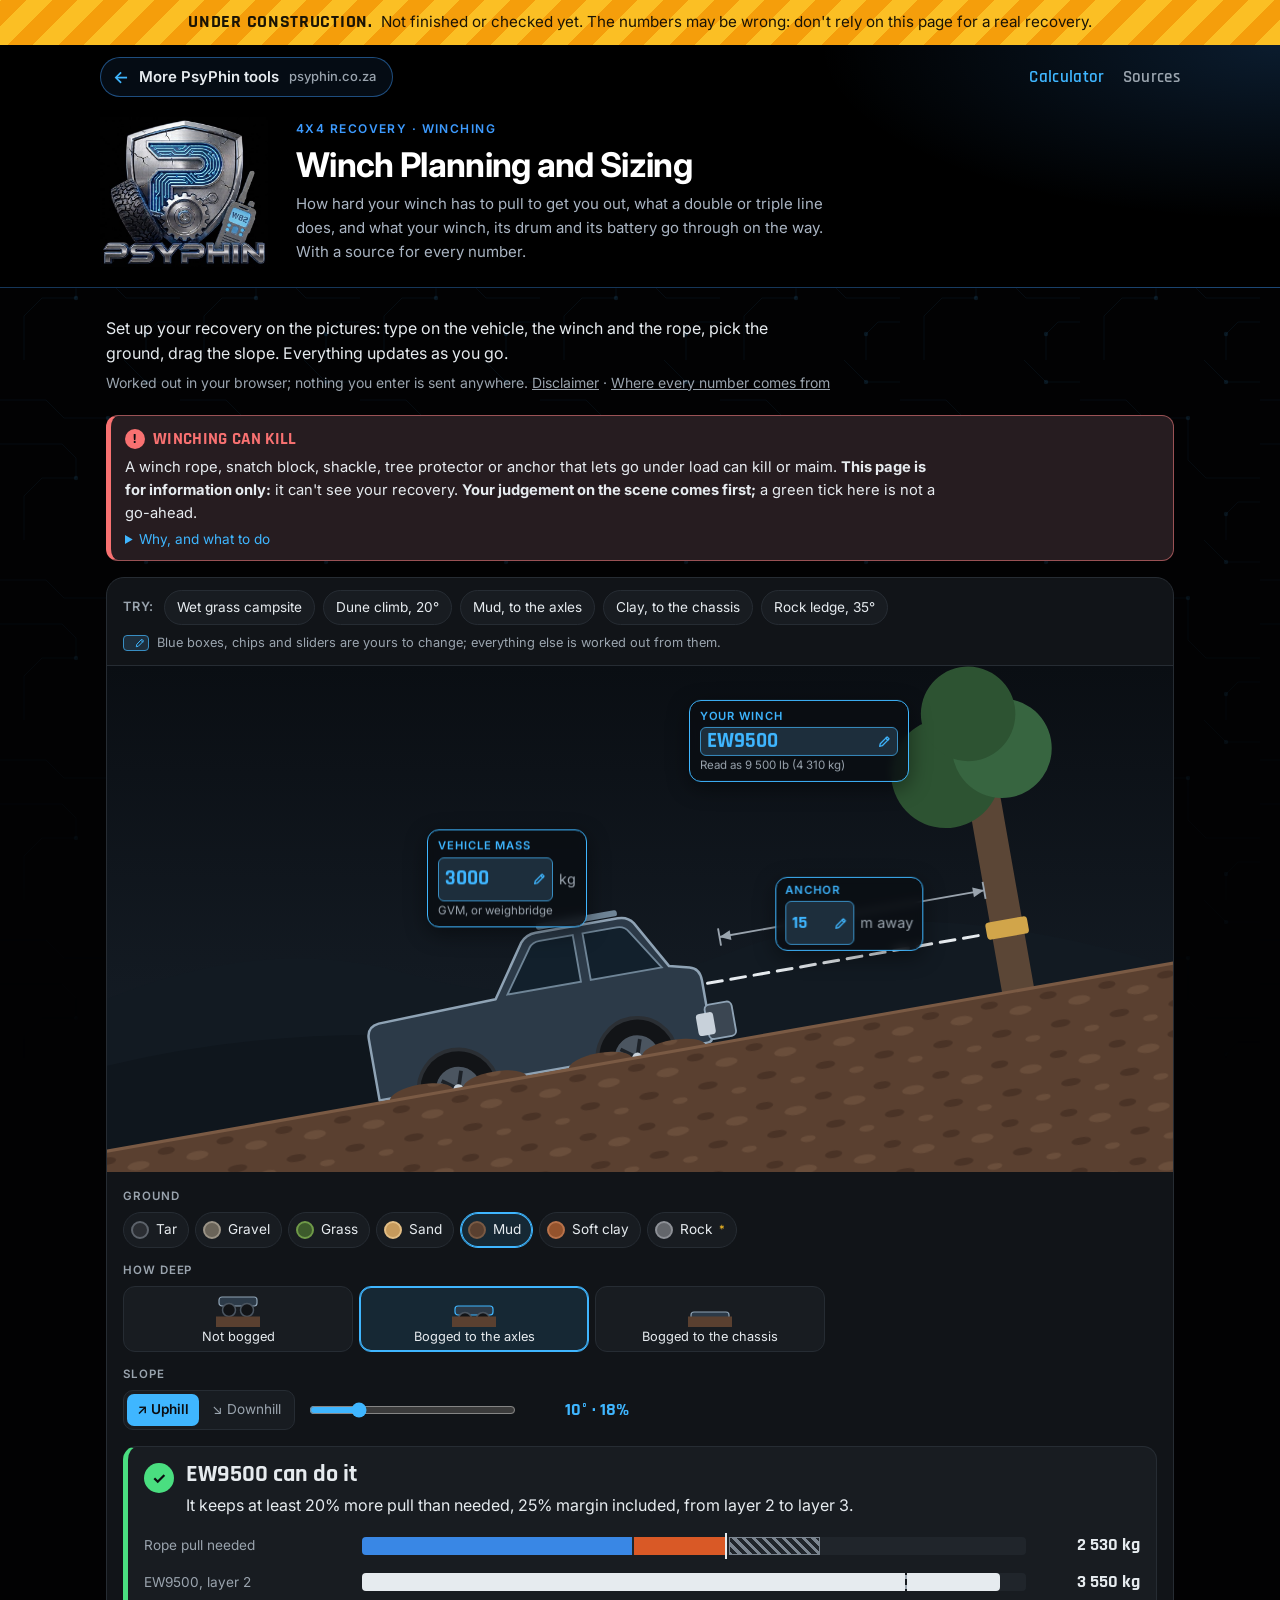
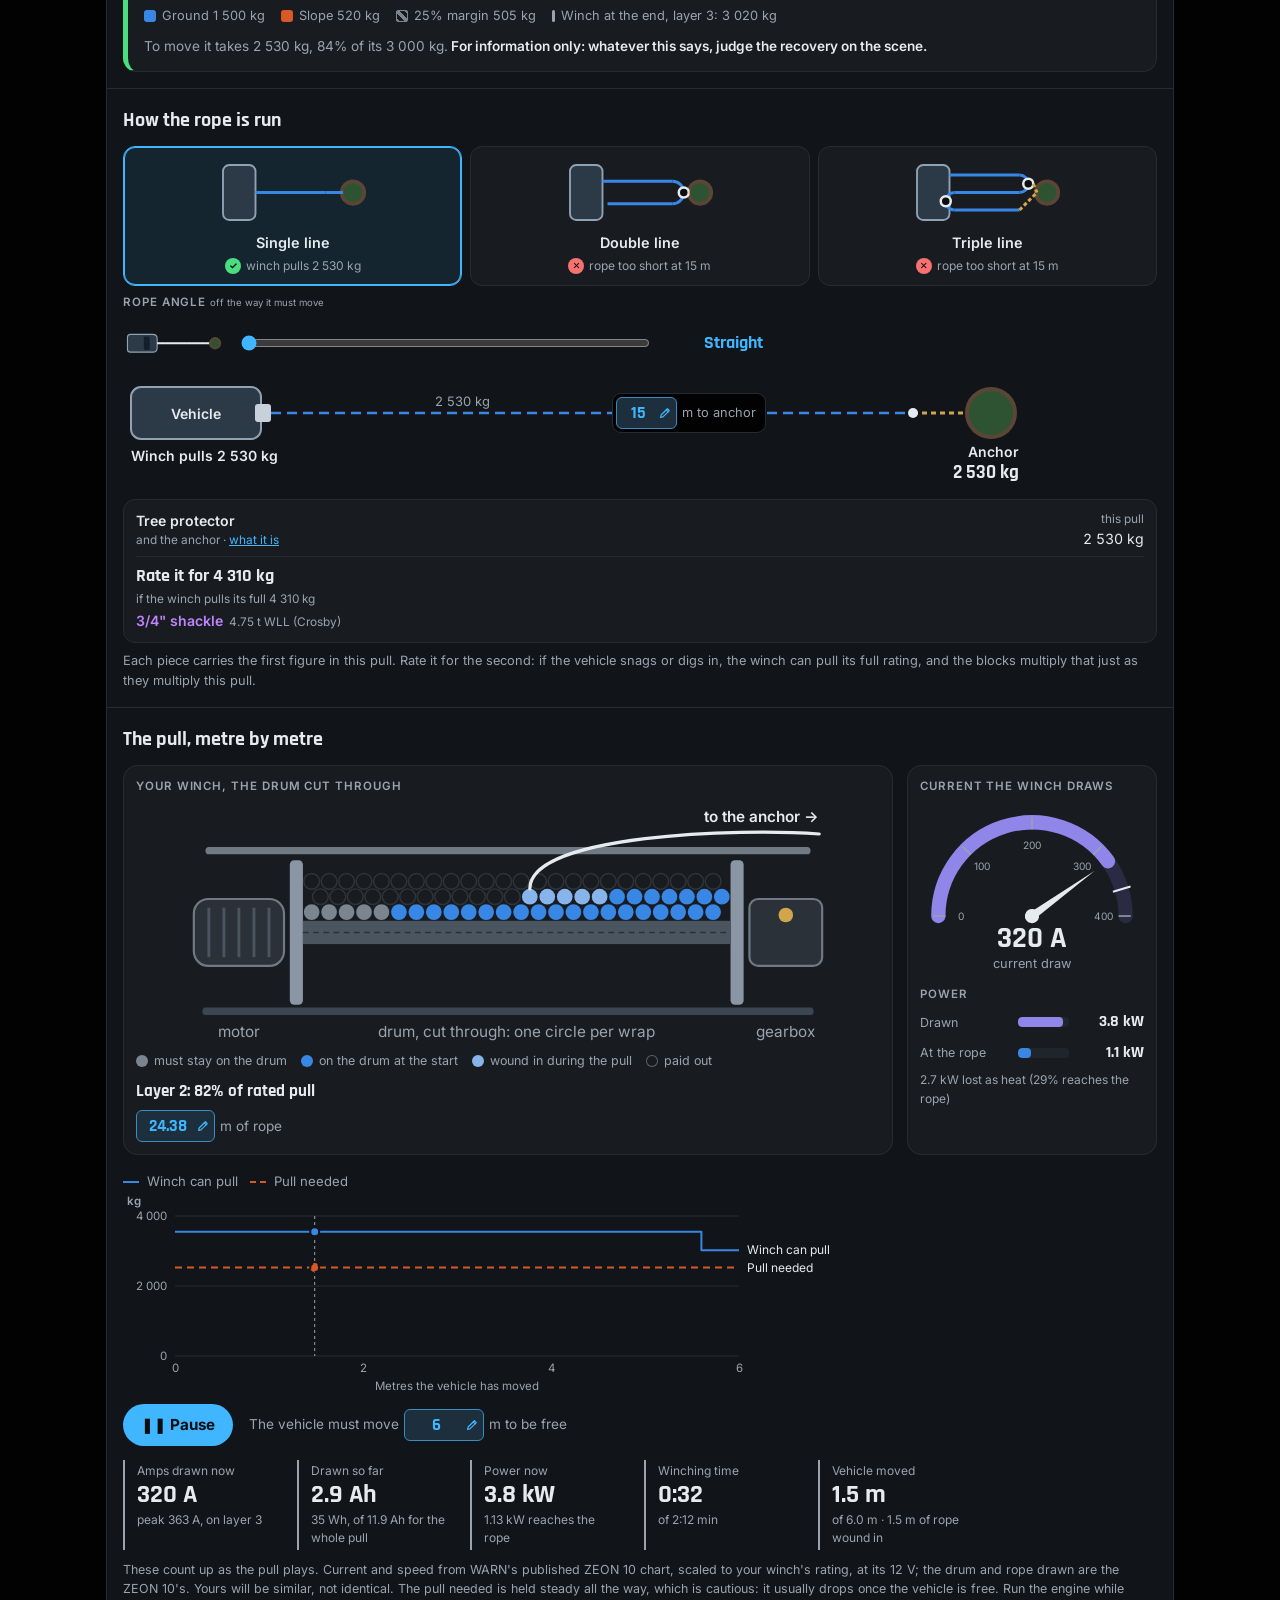
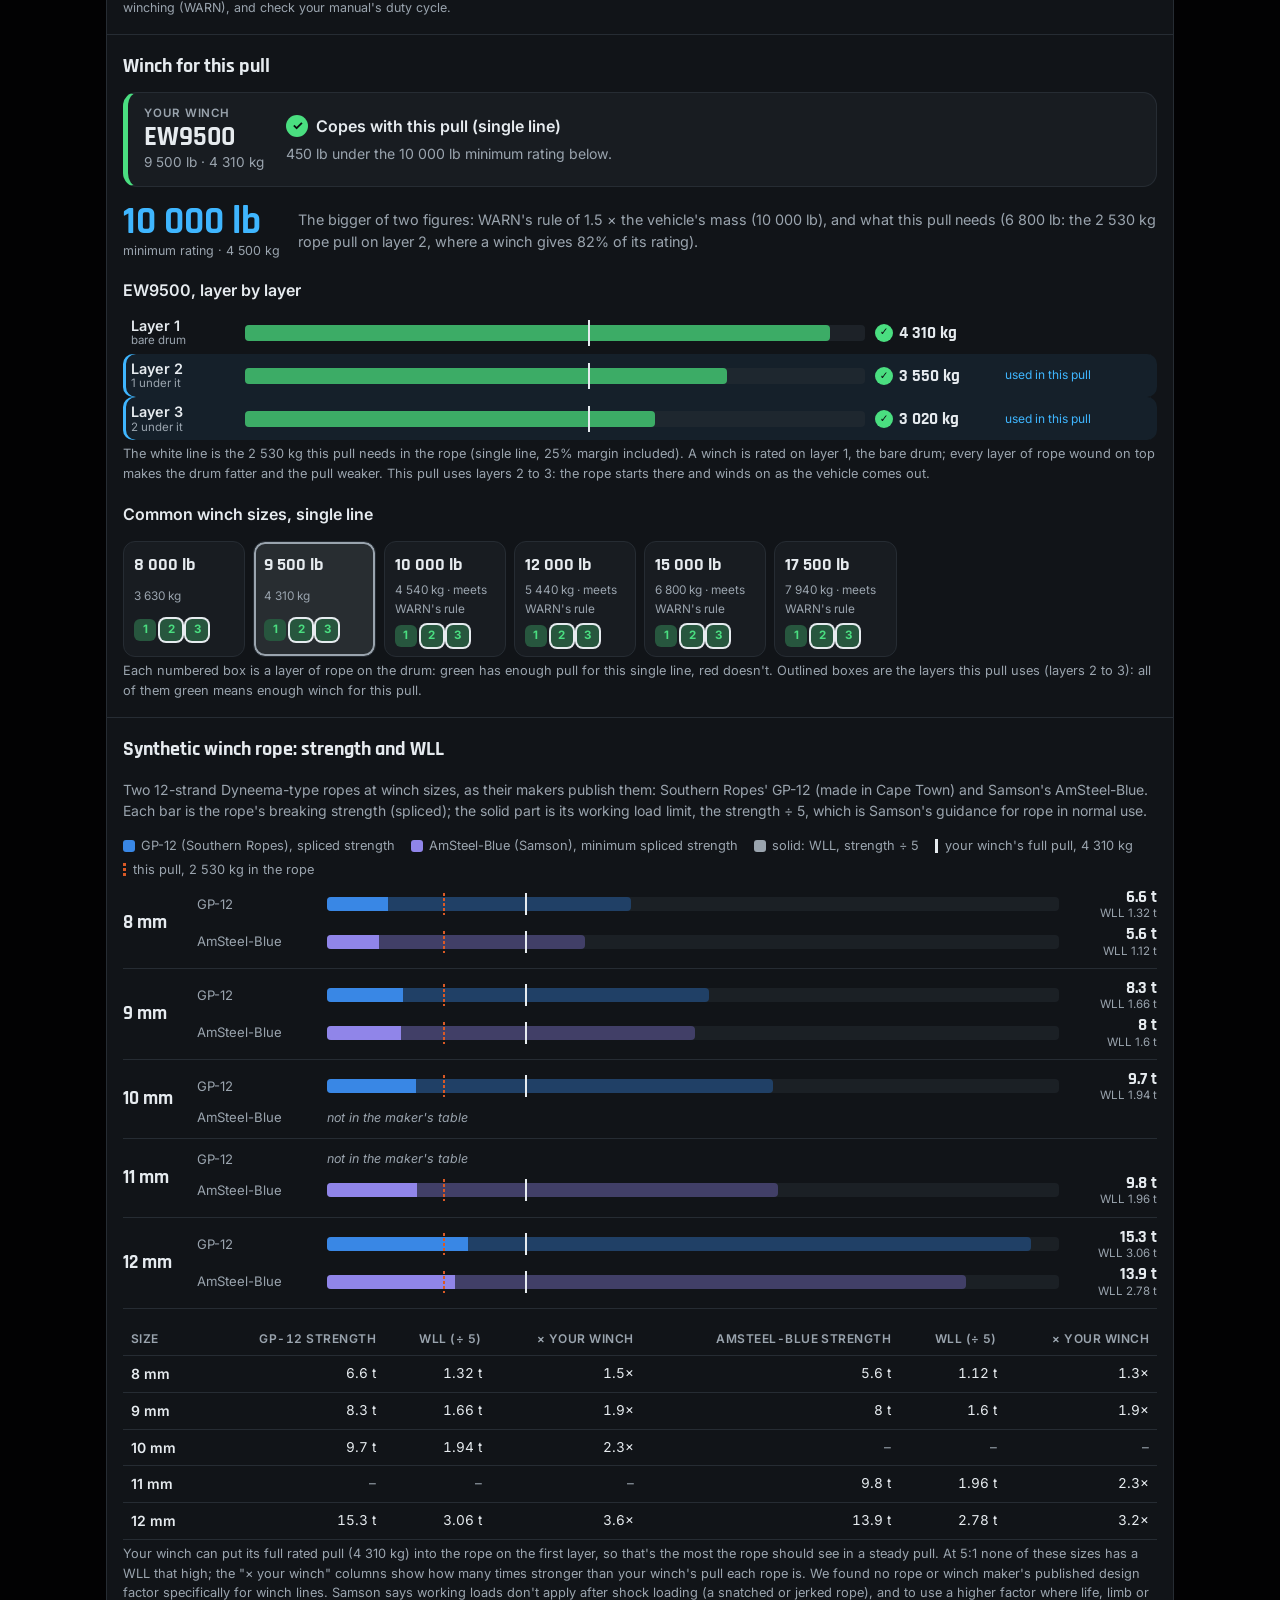
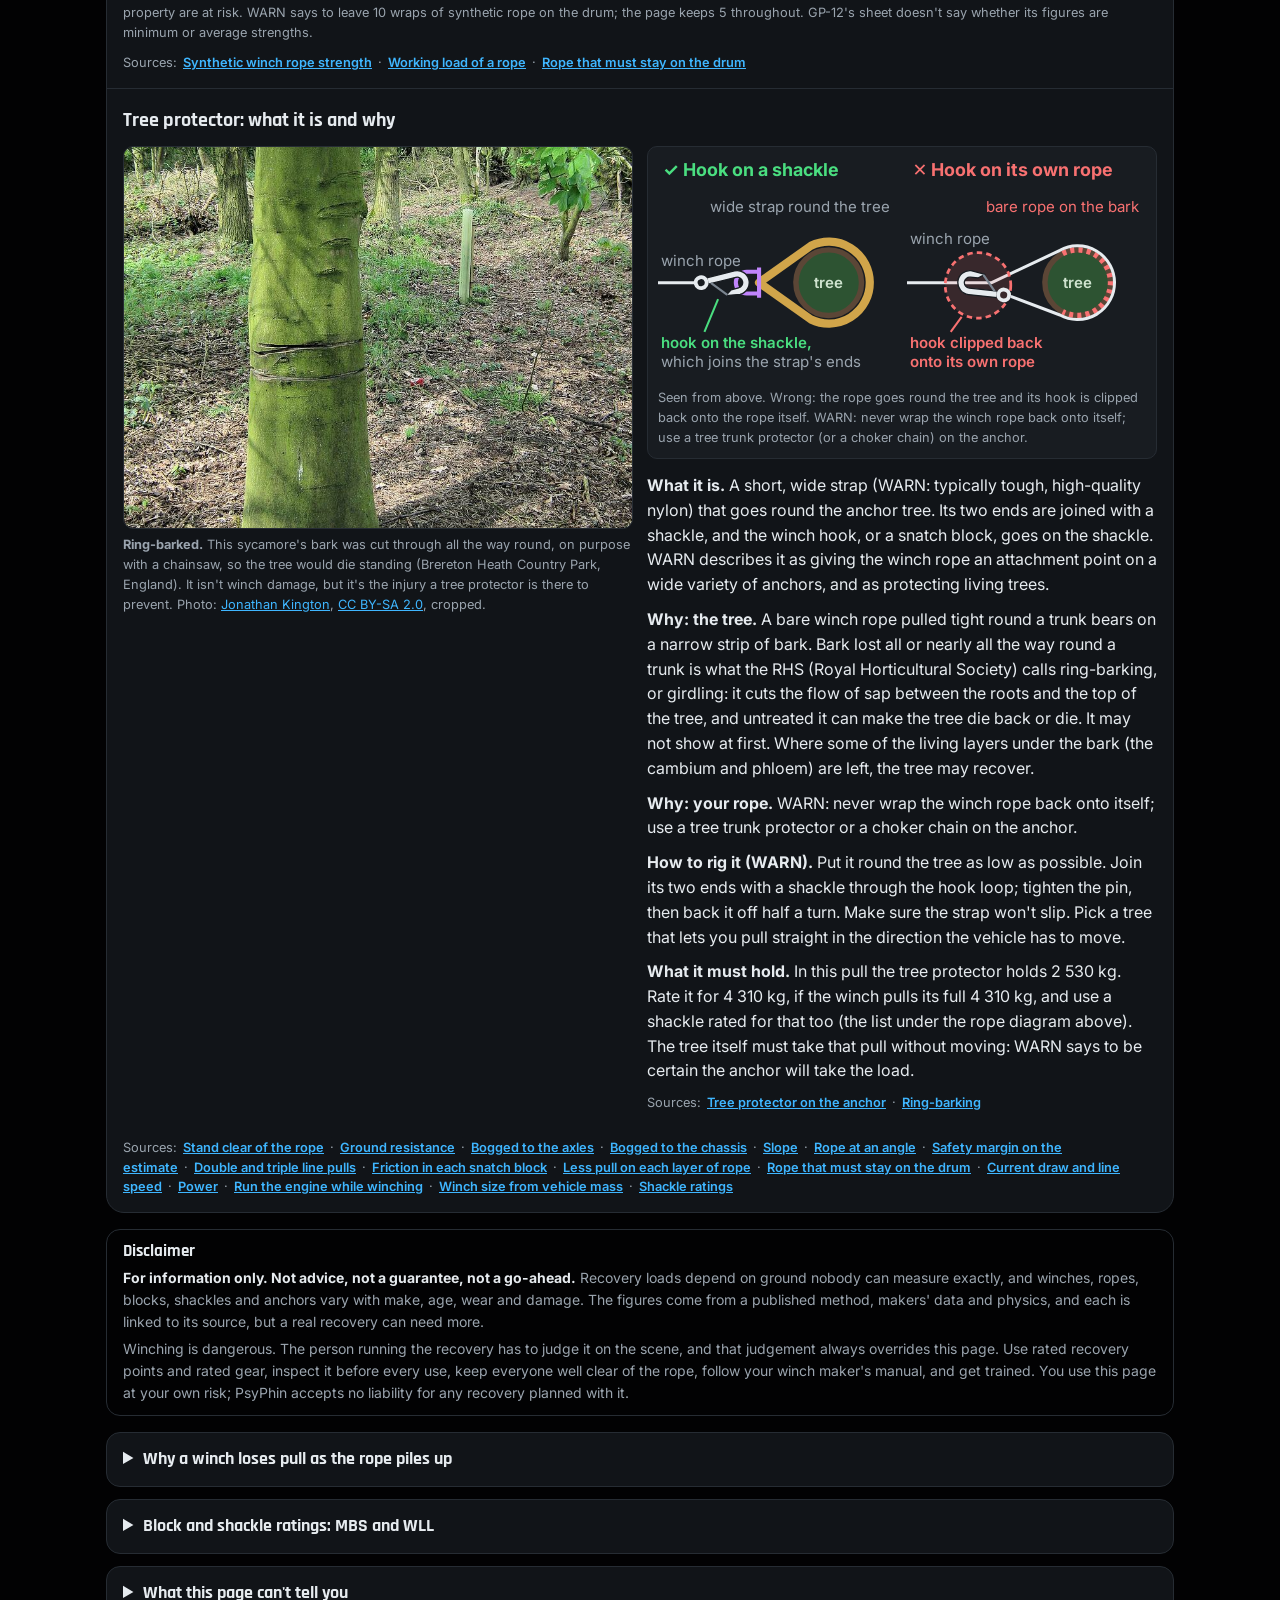
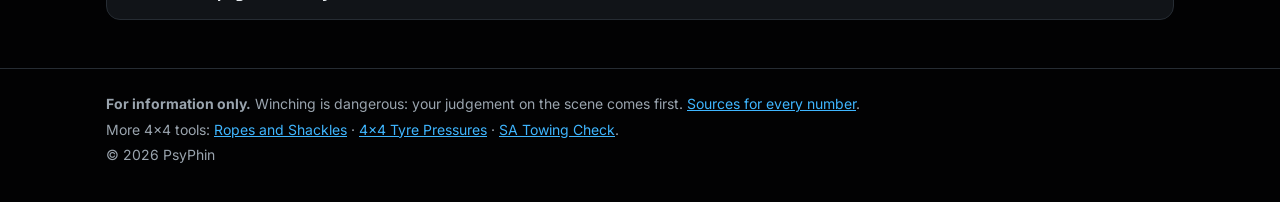
==== commit 26d4e0d0: "Search: titles and descriptions in search words, structured data, robots.txt and sitemap - Title lea" ====
--- a/index.html
+++ b/index.html
@@ -3,10 +3,33 @@
 <head>
   <meta charset="utf-8">
   <meta name="viewport" content="width=device-width, initial-scale=1">
-  <title>Winch Planning and Sizing | PsyPhin</title>
-  <meta name="description" content="How much pull it takes to winch your 4x4 out, what double and triple line pulls do, and what your winch, drum and battery go through. From a published recovery method, manufacturer data and engineering, with a source for every number. For information only: winching is dangerous.">
+  <title>Winch Planning and Sizing: 4x4 Winch Calculator | PsyPhin</title>
+  <meta name="description" content="How much pull it takes to winch your 4x4 out, what double and triple line pulls do, and what your winch and battery go through. Every number is sourced.">
   <meta name="robots" content="noindex">
   <link rel="canonical" href="https://winching.psyphin.co.za/">
+  <script type="application/ld+json">
+  {
+    "@context": "https://schema.org",
+    "@type": "WebApplication",
+    "name": "Winch Planning and Sizing",
+    "url": "https://winching.psyphin.co.za/",
+    "description": "How much pull it takes to winch your 4x4 out, what double and triple line pulls do, and what your winch and battery go through. Every number is sourced.",
+    "applicationCategory": "UtilitiesApplication",
+    "operatingSystem": "Any (runs in the browser)",
+    "inLanguage": "en-ZA",
+    "isAccessibleForFree": true,
+    "offers": {
+      "@type": "Offer",
+      "price": "0",
+      "priceCurrency": "ZAR"
+    },
+    "publisher": {
+      "@type": "Organization",
+      "name": "PsyPhin",
+      "url": "https://psyphin.co.za/"
+    }
+  }
+  </script>
   <meta property="og:type" content="website">
   <meta property="og:url" content="https://winching.psyphin.co.za/">
   <meta property="og:title" content="Winch Planning and Sizing">
@@ -264,6 +287,7 @@
   <footer class="site-footer">
     <div class="wrap">
       <p><strong>For information only.</strong> Winching is dangerous: your judgement on the scene comes first. <a href="sources.html">Sources for every number</a>.</p>
+      <p>More 4x4 tools: <a href="https://ropes.psyphin.co.za/">Ropes and Shackles</a> &middot; <a href="https://tyres.psyphin.co.za/">4x4 Tyre Pressures</a> &middot; <a href="https://towing.psyphin.co.za/">SA Towing Check</a>.</p>
       <p>&copy; <span id="year"></span> PsyPhin</p>
     </div>
   </footer>
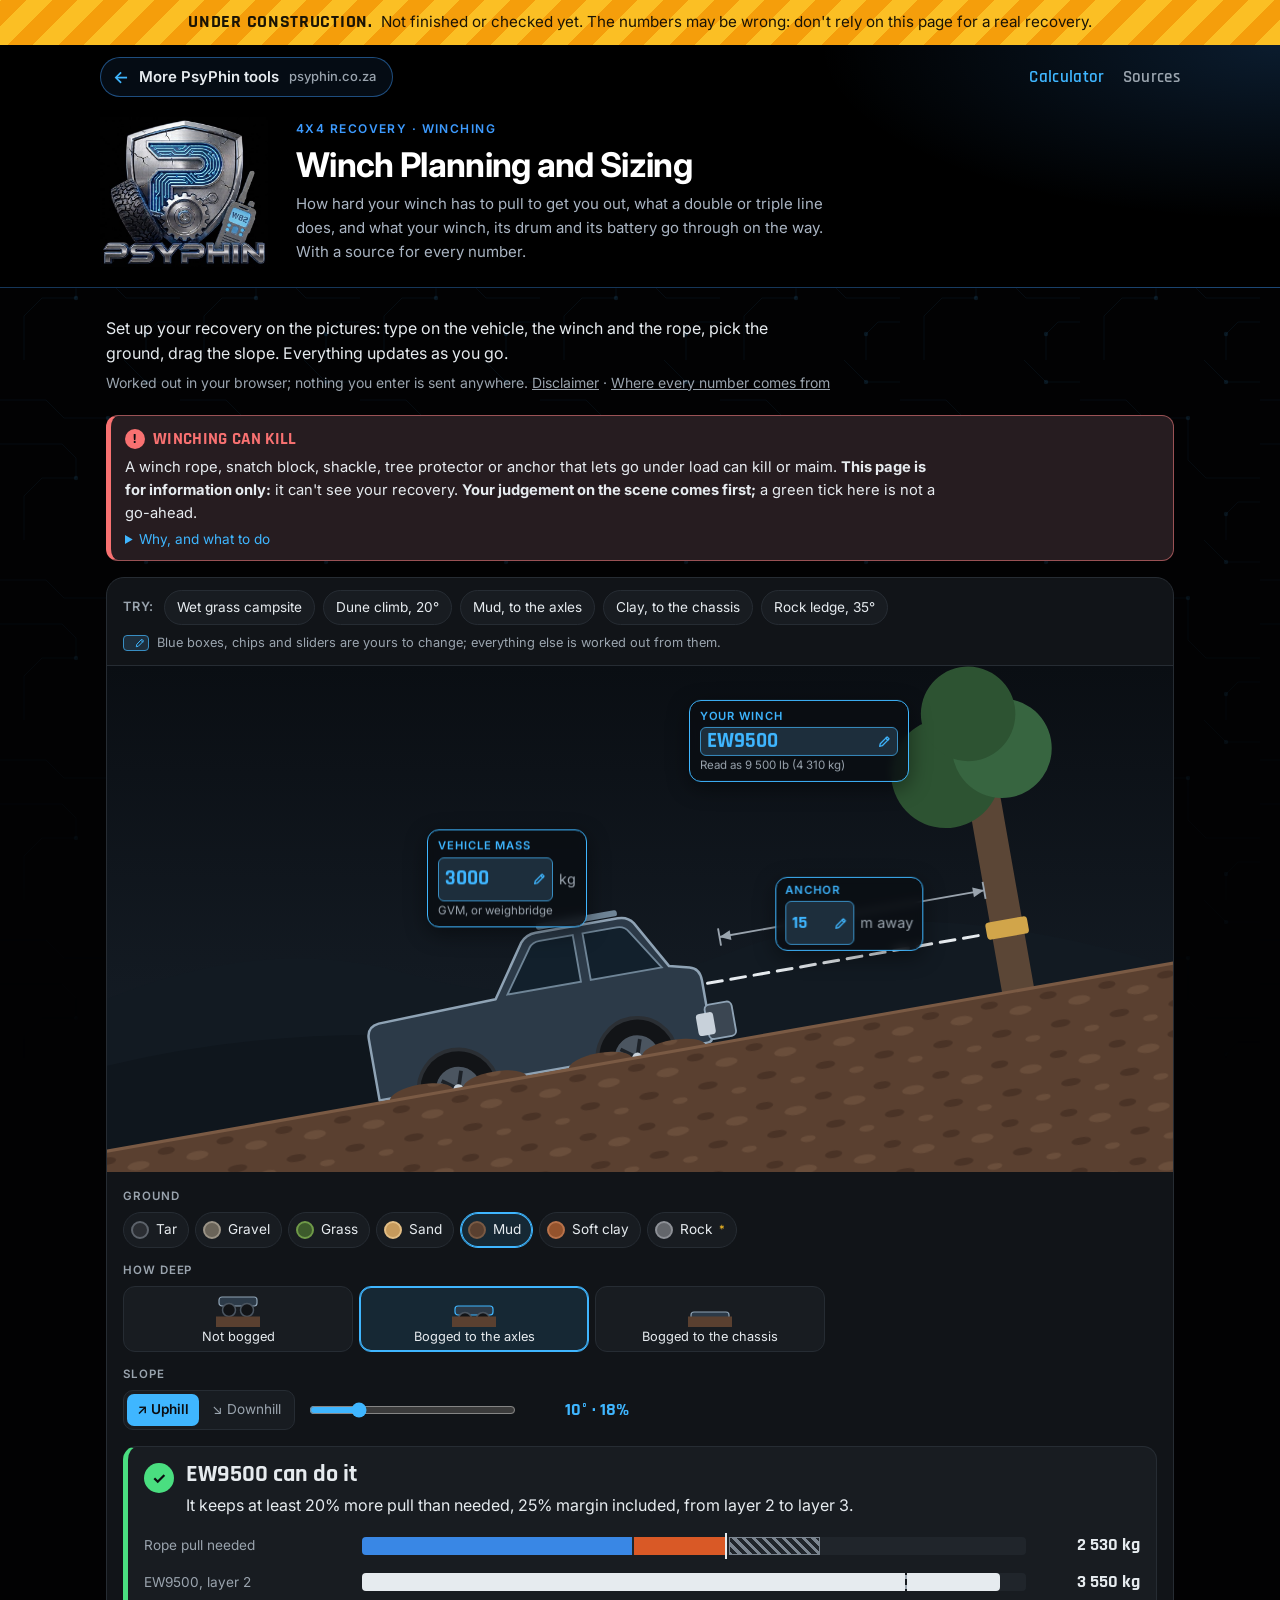
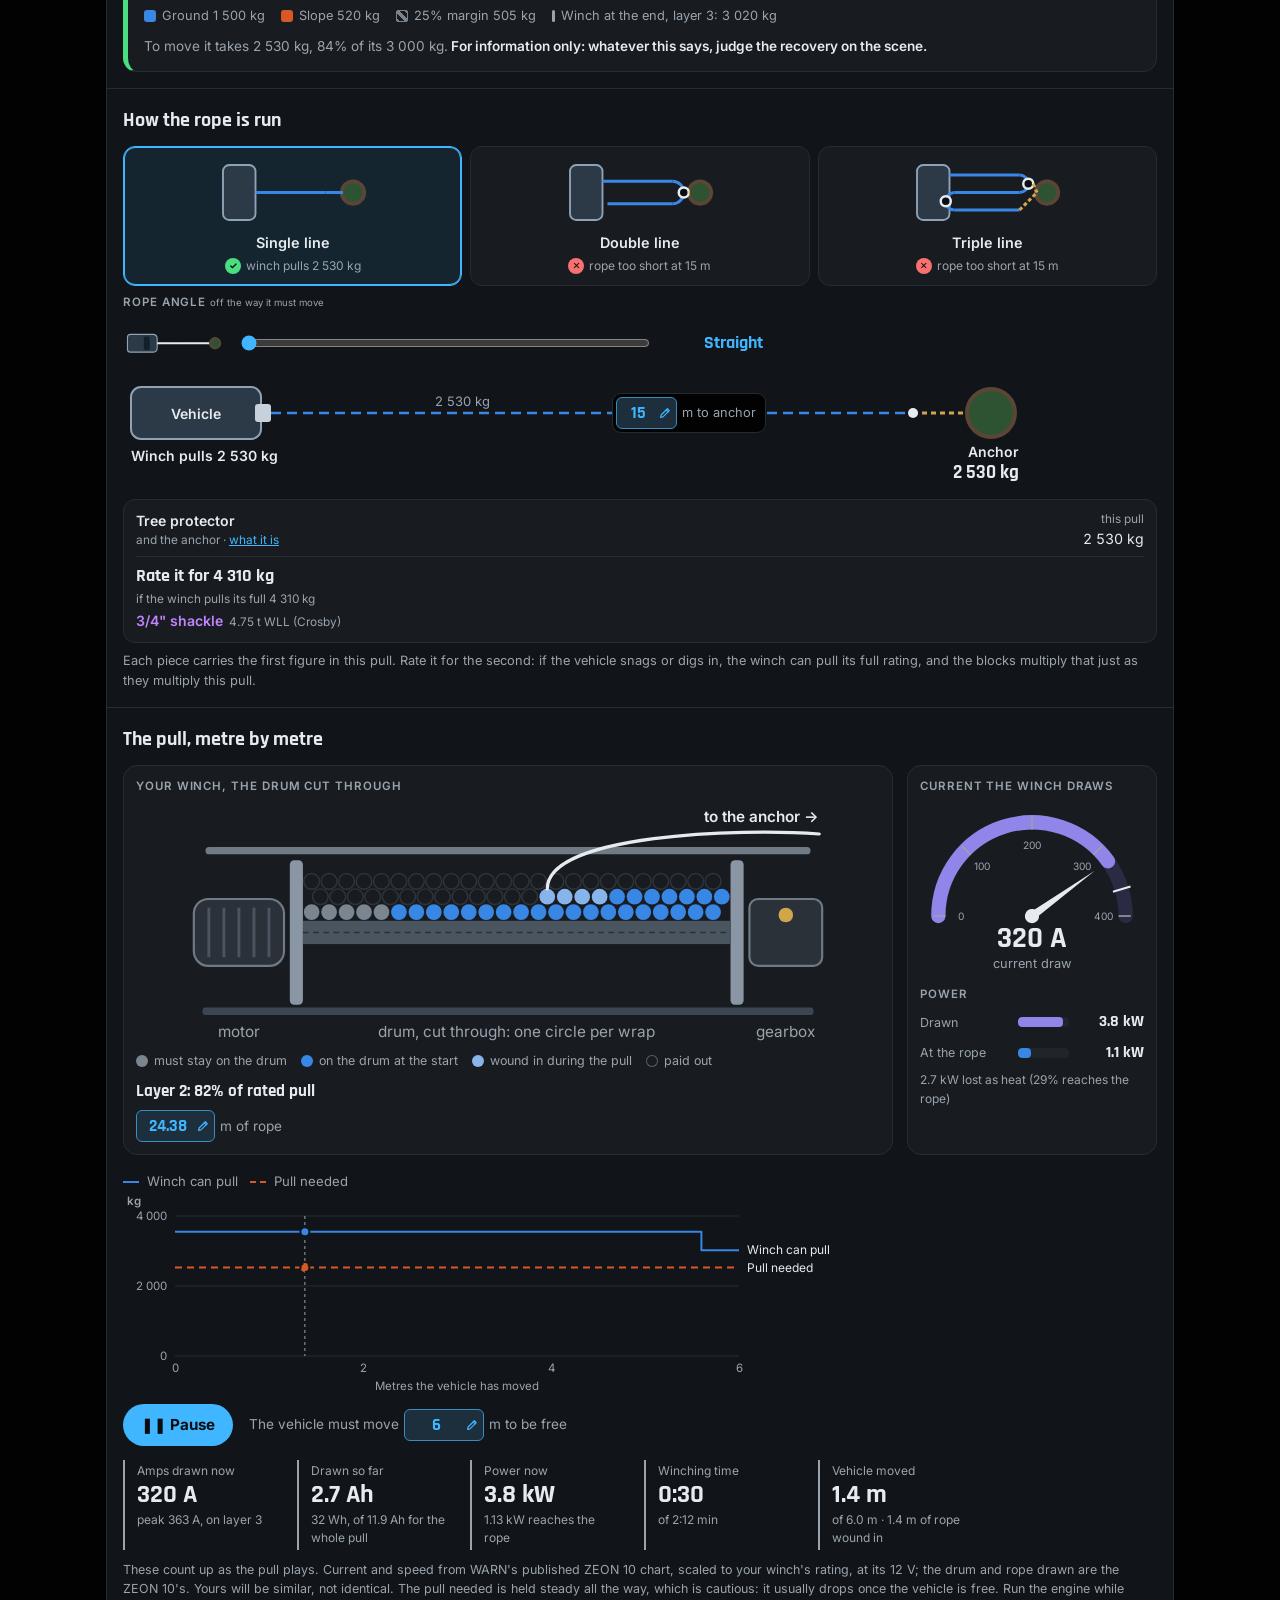
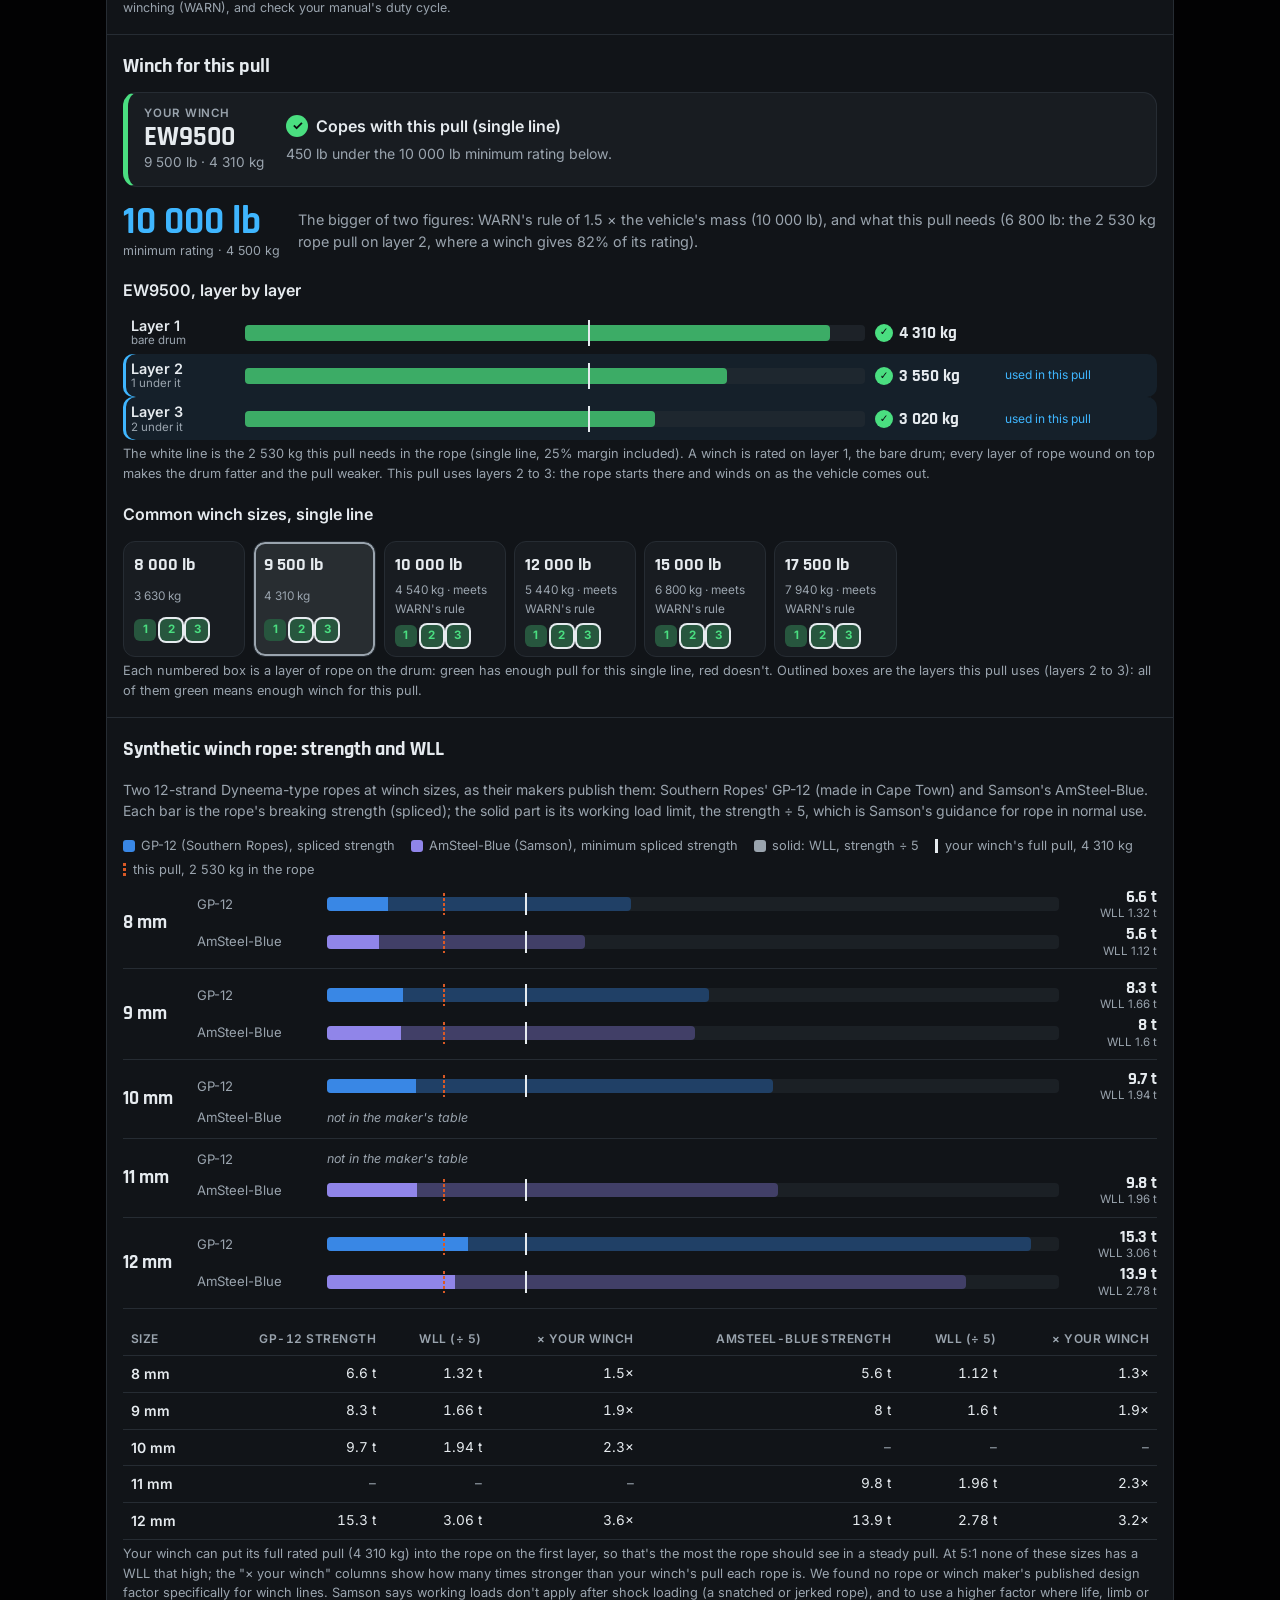
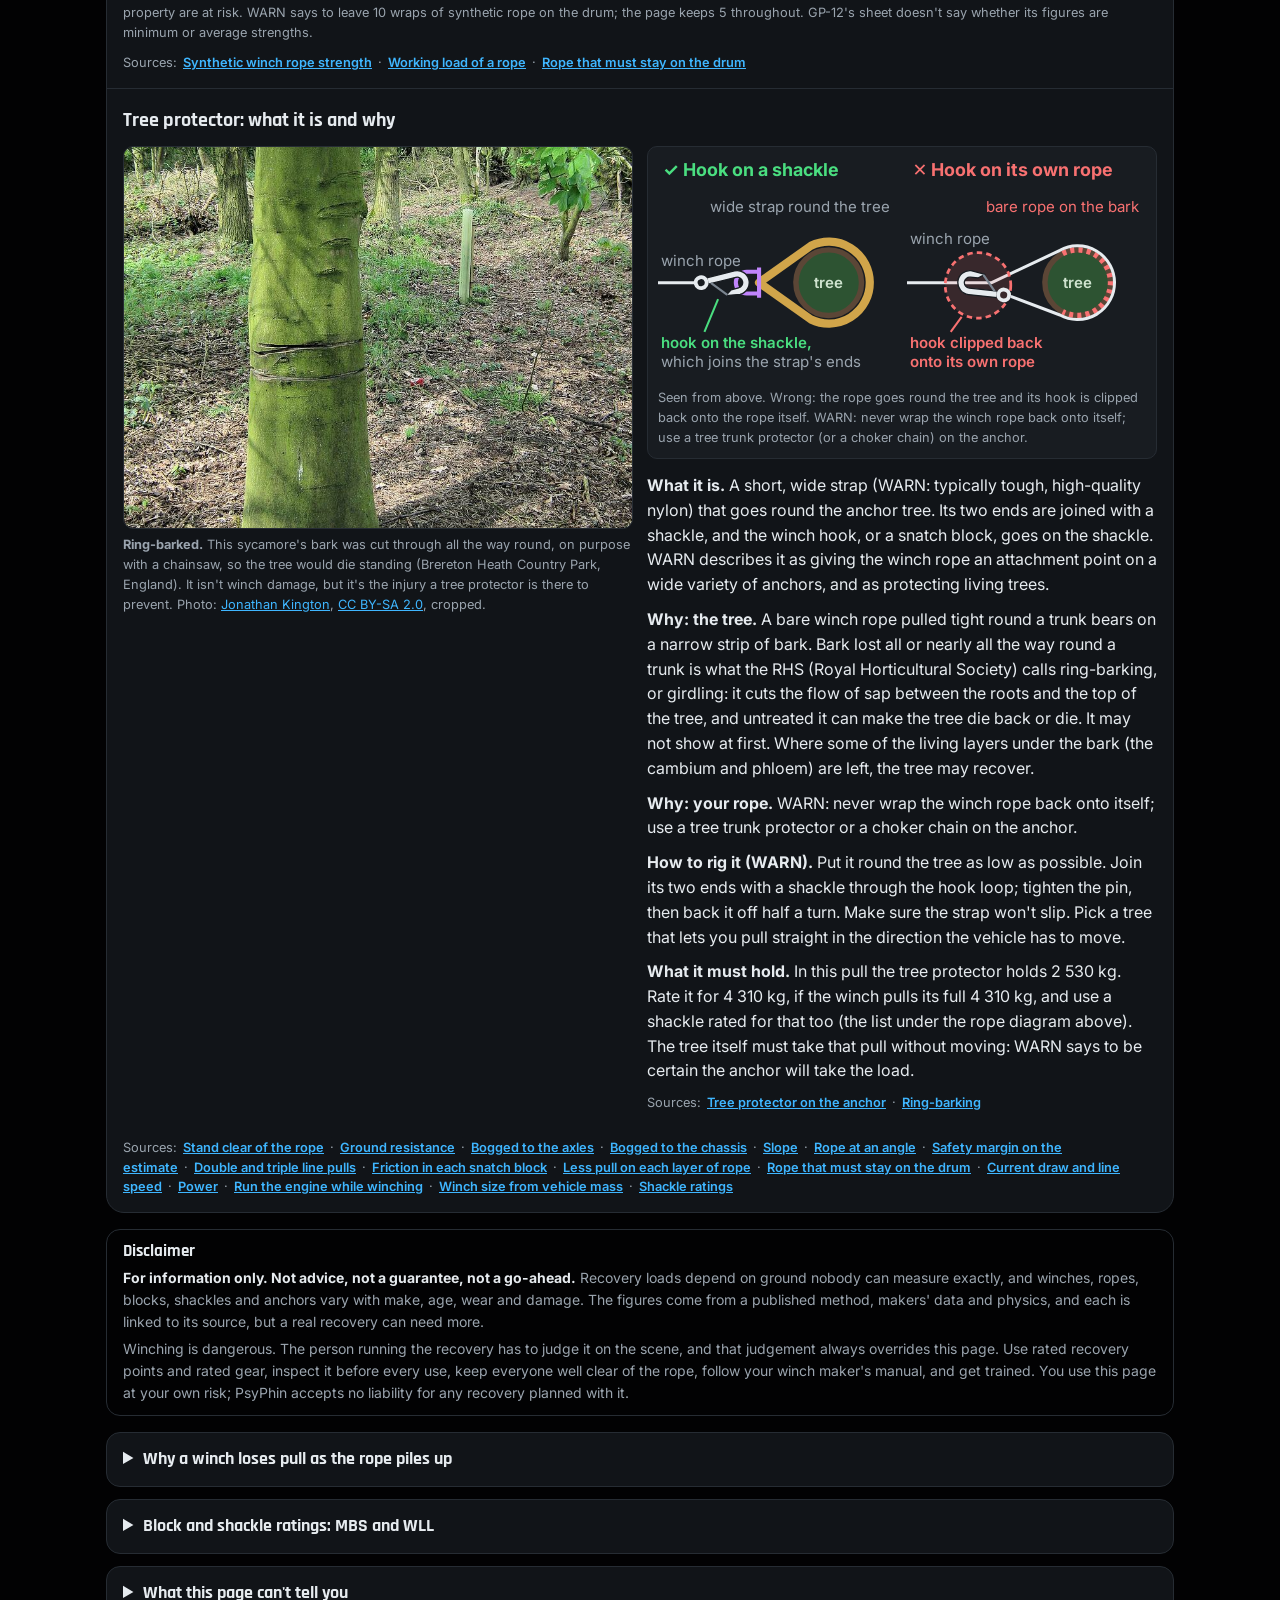
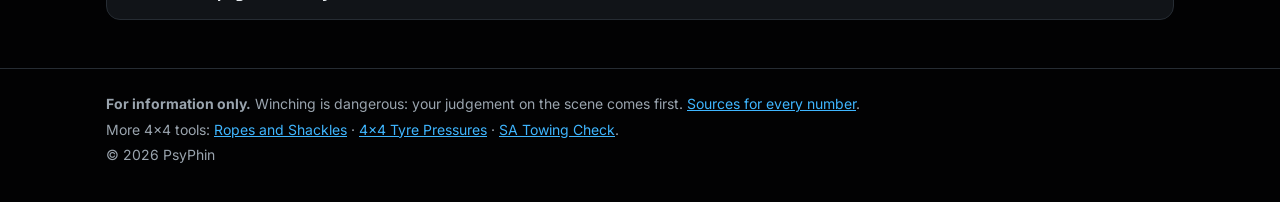
==== commit f6c5b994: "Search: remove noindex so Google can list the pages The tool is finished; the sitemap's lastmod is u" ====
--- a/index.html
+++ b/index.html
@@ -5,7 +5,6 @@
   <meta name="viewport" content="width=device-width, initial-scale=1">
   <title>Winch Planning and Sizing: 4x4 Winch Calculator | PsyPhin</title>
   <meta name="description" content="How much pull it takes to winch your 4x4 out, what double and triple line pulls do, and what your winch and battery go through. Every number is sourced.">
-  <meta name="robots" content="noindex">
   <link rel="canonical" href="https://winching.psyphin.co.za/">
   <script type="application/ld+json">
   {
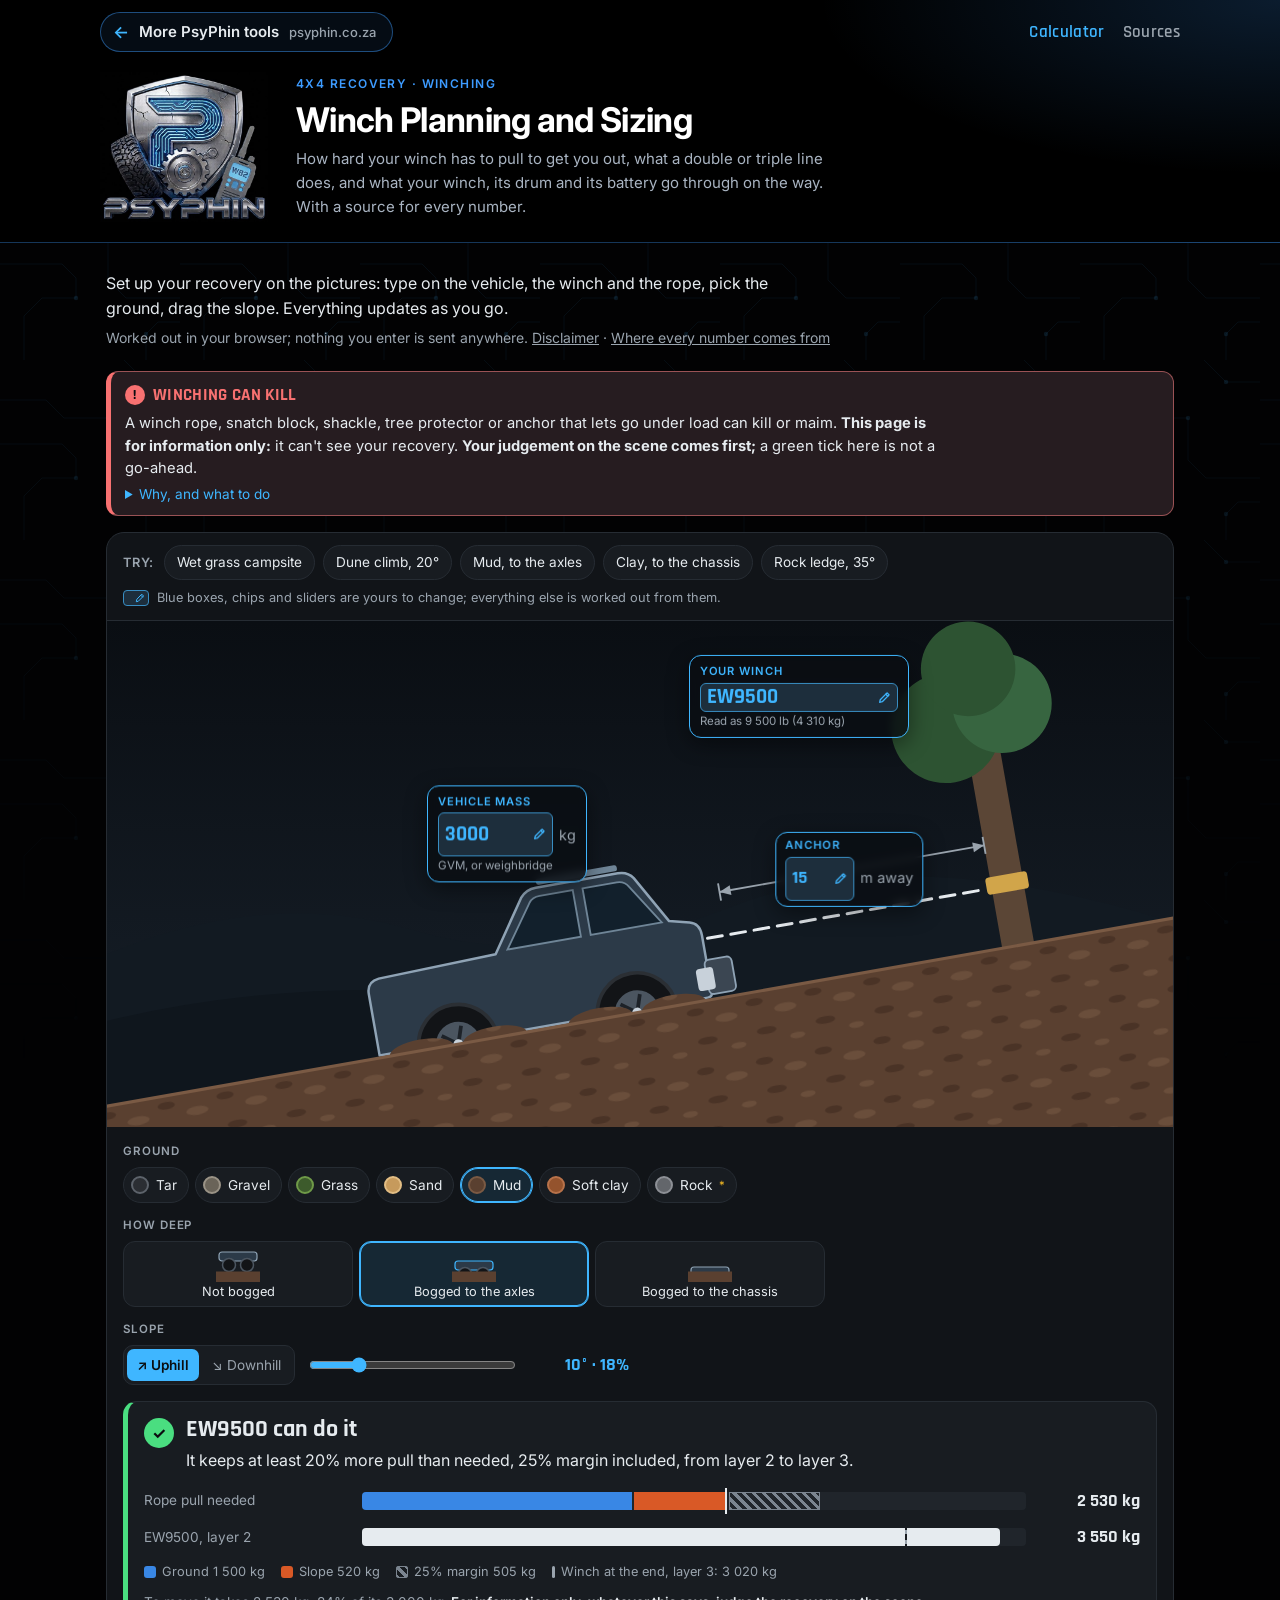
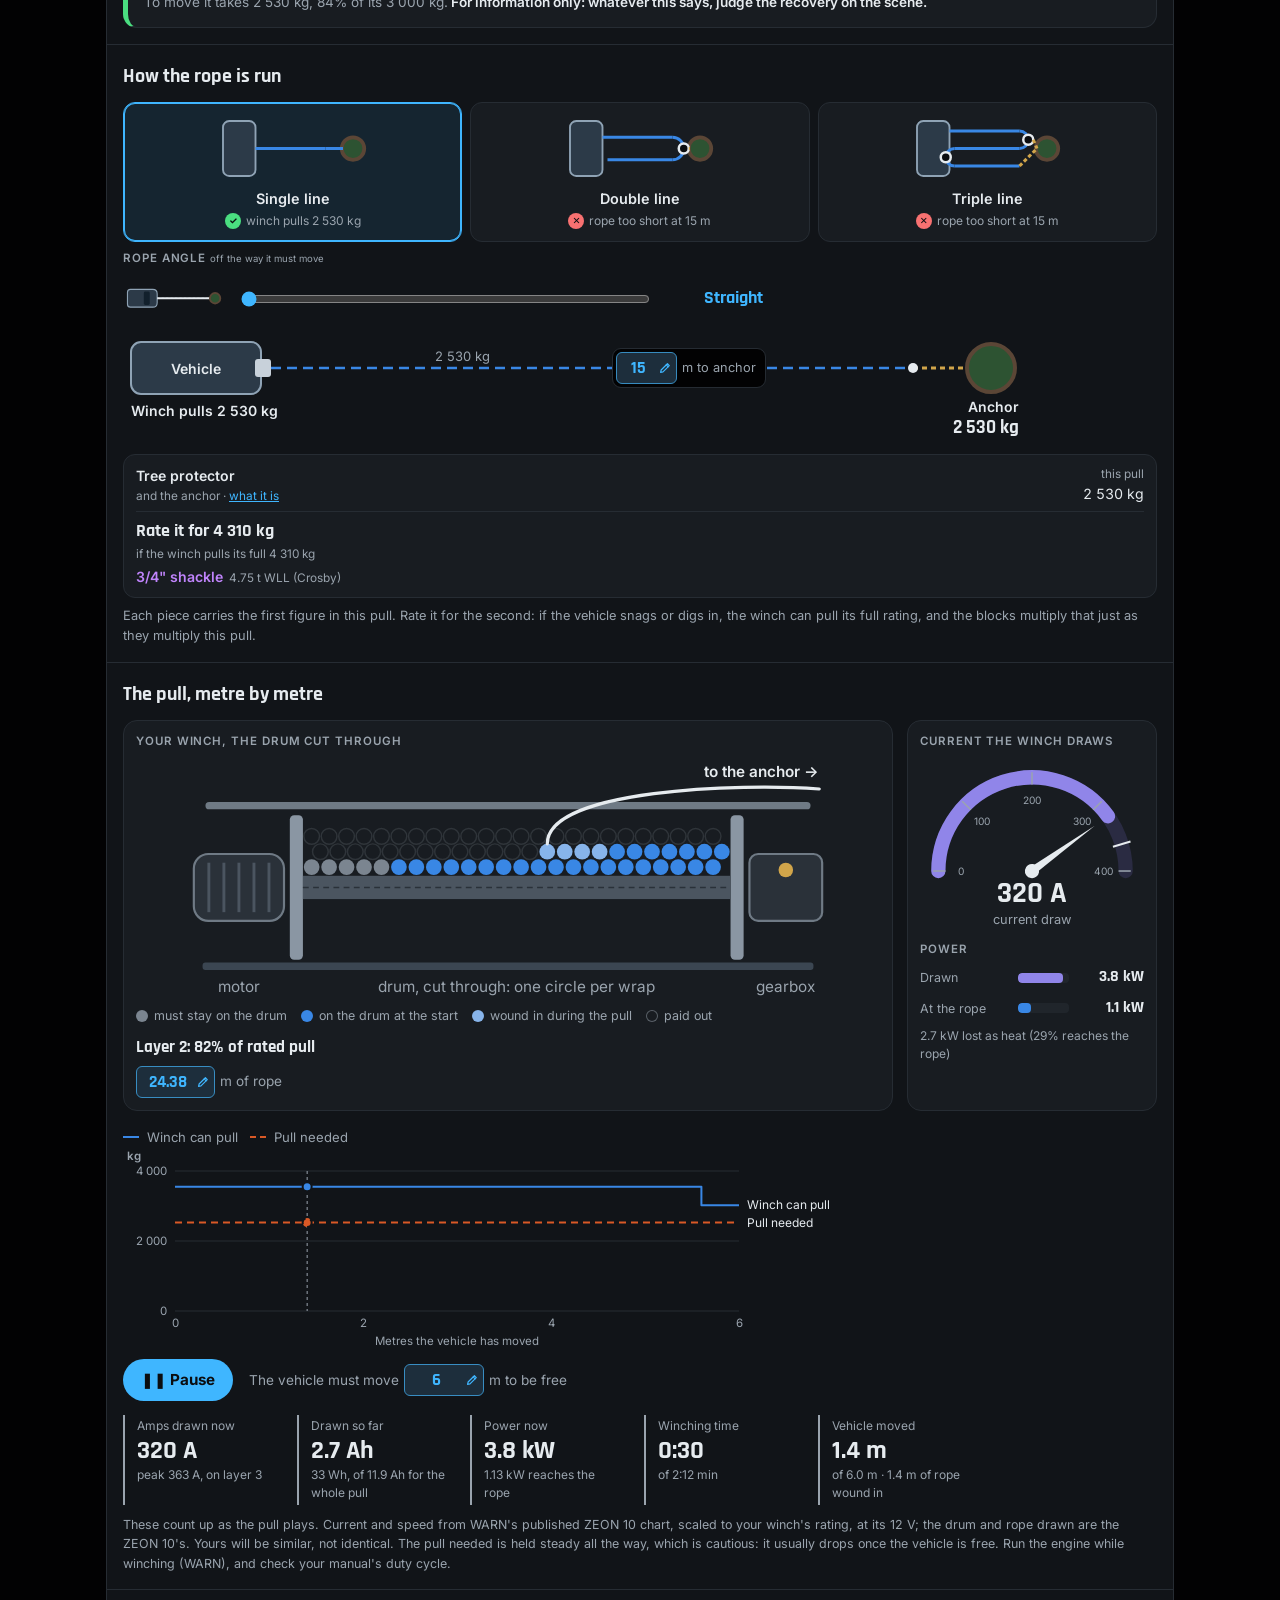
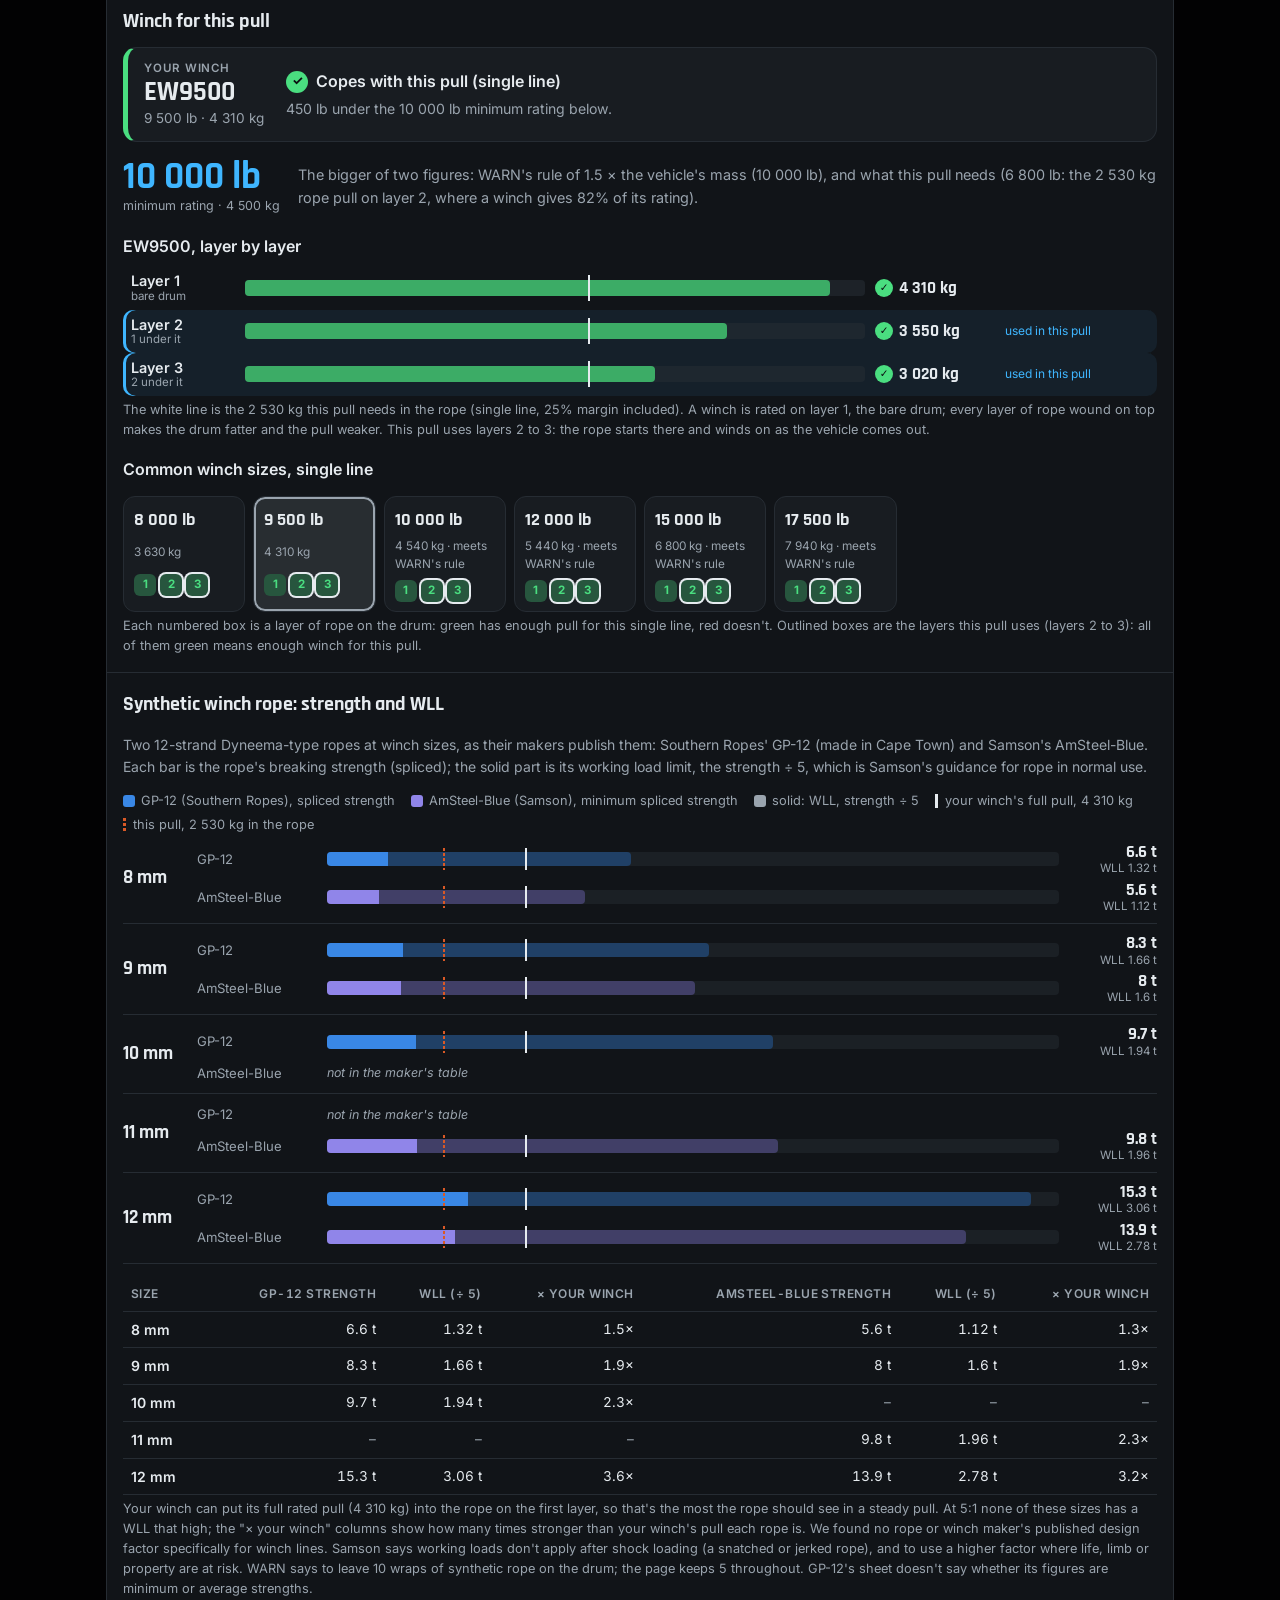
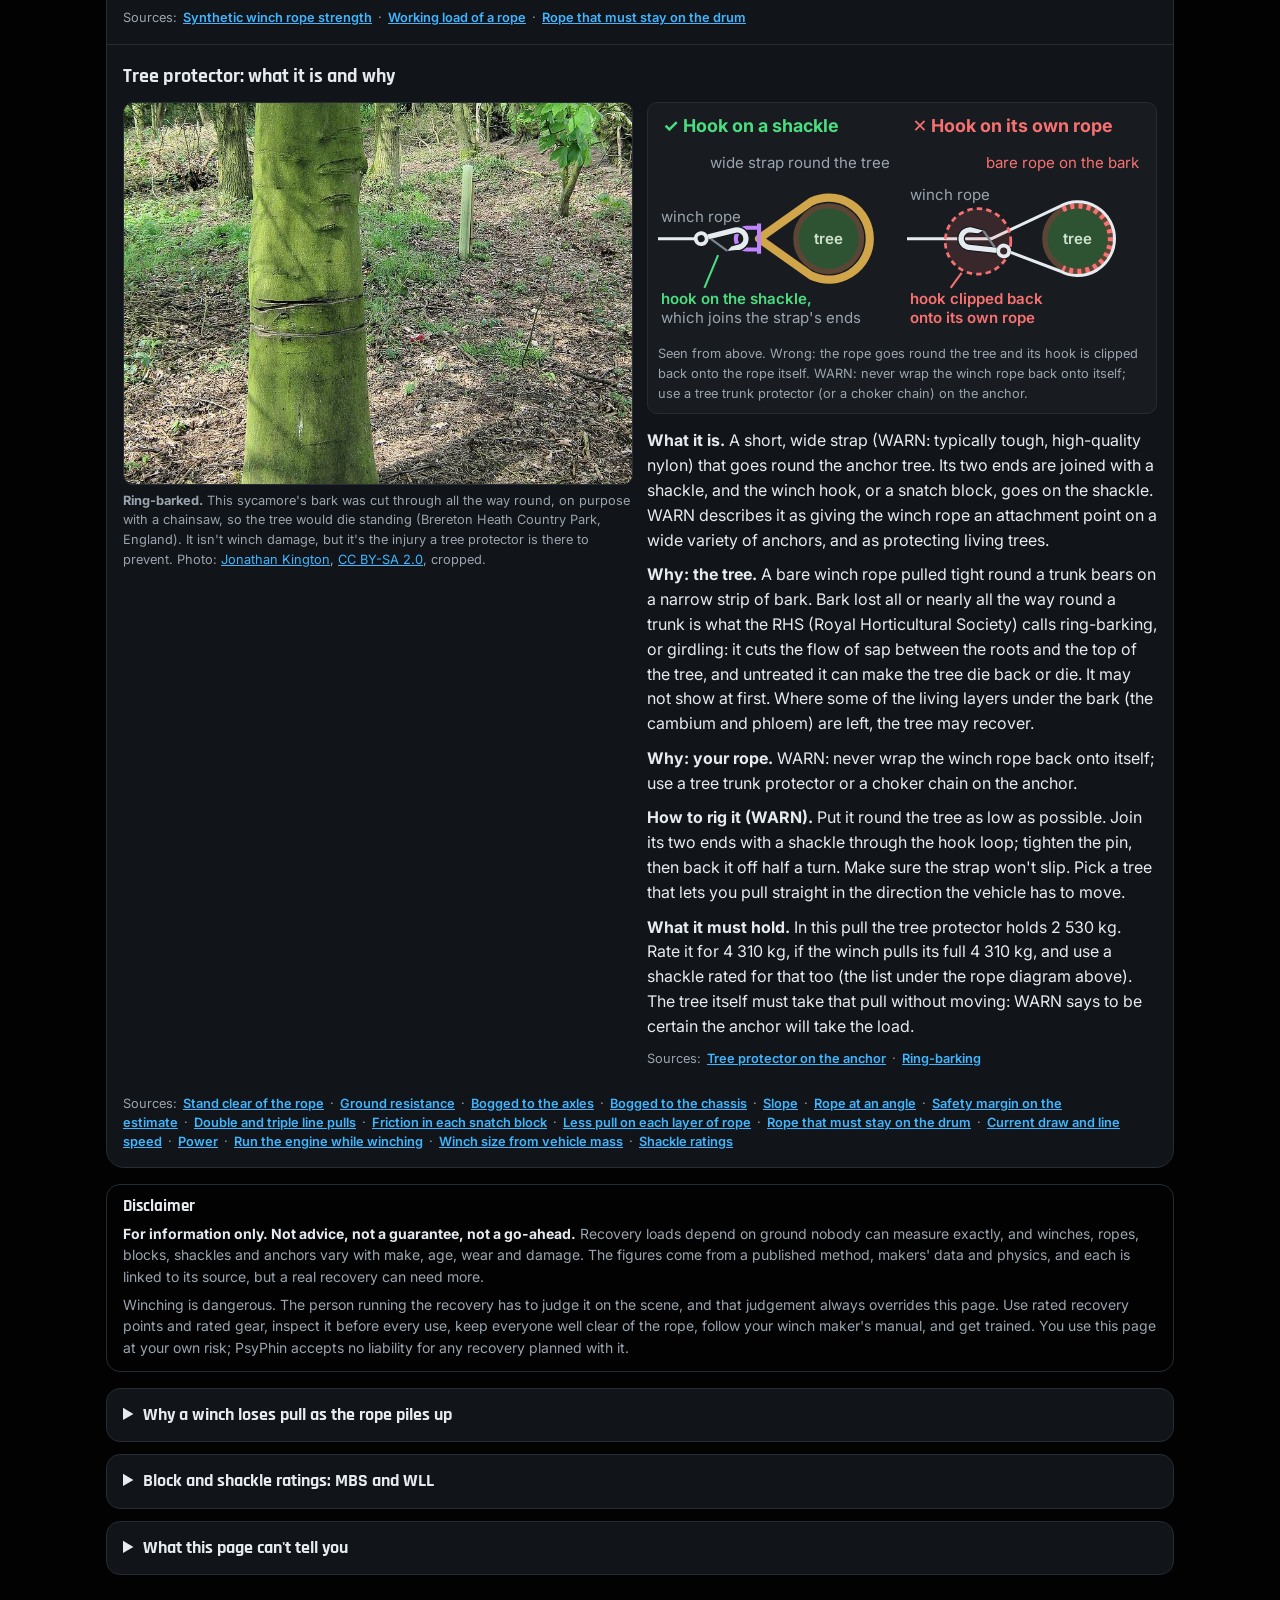
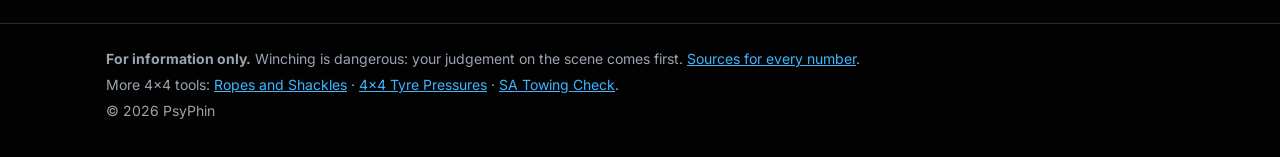
==== commit 3b37a948: "Finished: remove the amber construction banner Co-Authored-By: Claude Opus 5.5 <noreply@anthropic.co" ====
--- a/index.html
+++ b/index.html
@@ -48,10 +48,6 @@
 <body>
   <a class="skip-link" href="#main">Skip to content</a>
 
-  <div class="construction" role="alert">
-    <strong>Under construction.</strong> Not finished or checked yet. The numbers may be wrong: don't rely on this page for a real recovery.
-  </div>
-
   <header class="brand-bar">
     <div class="brand-nav">
       <a class="back-link" href="https://psyphin.co.za/#tools"><span class="back-link-arrow" aria-hidden="true">&larr;</span> <span class="back-link-label"><span class="back-link-more">More </span>PsyPhin tools</span> <span class="back-link-domain">psyphin.co.za</span></a>
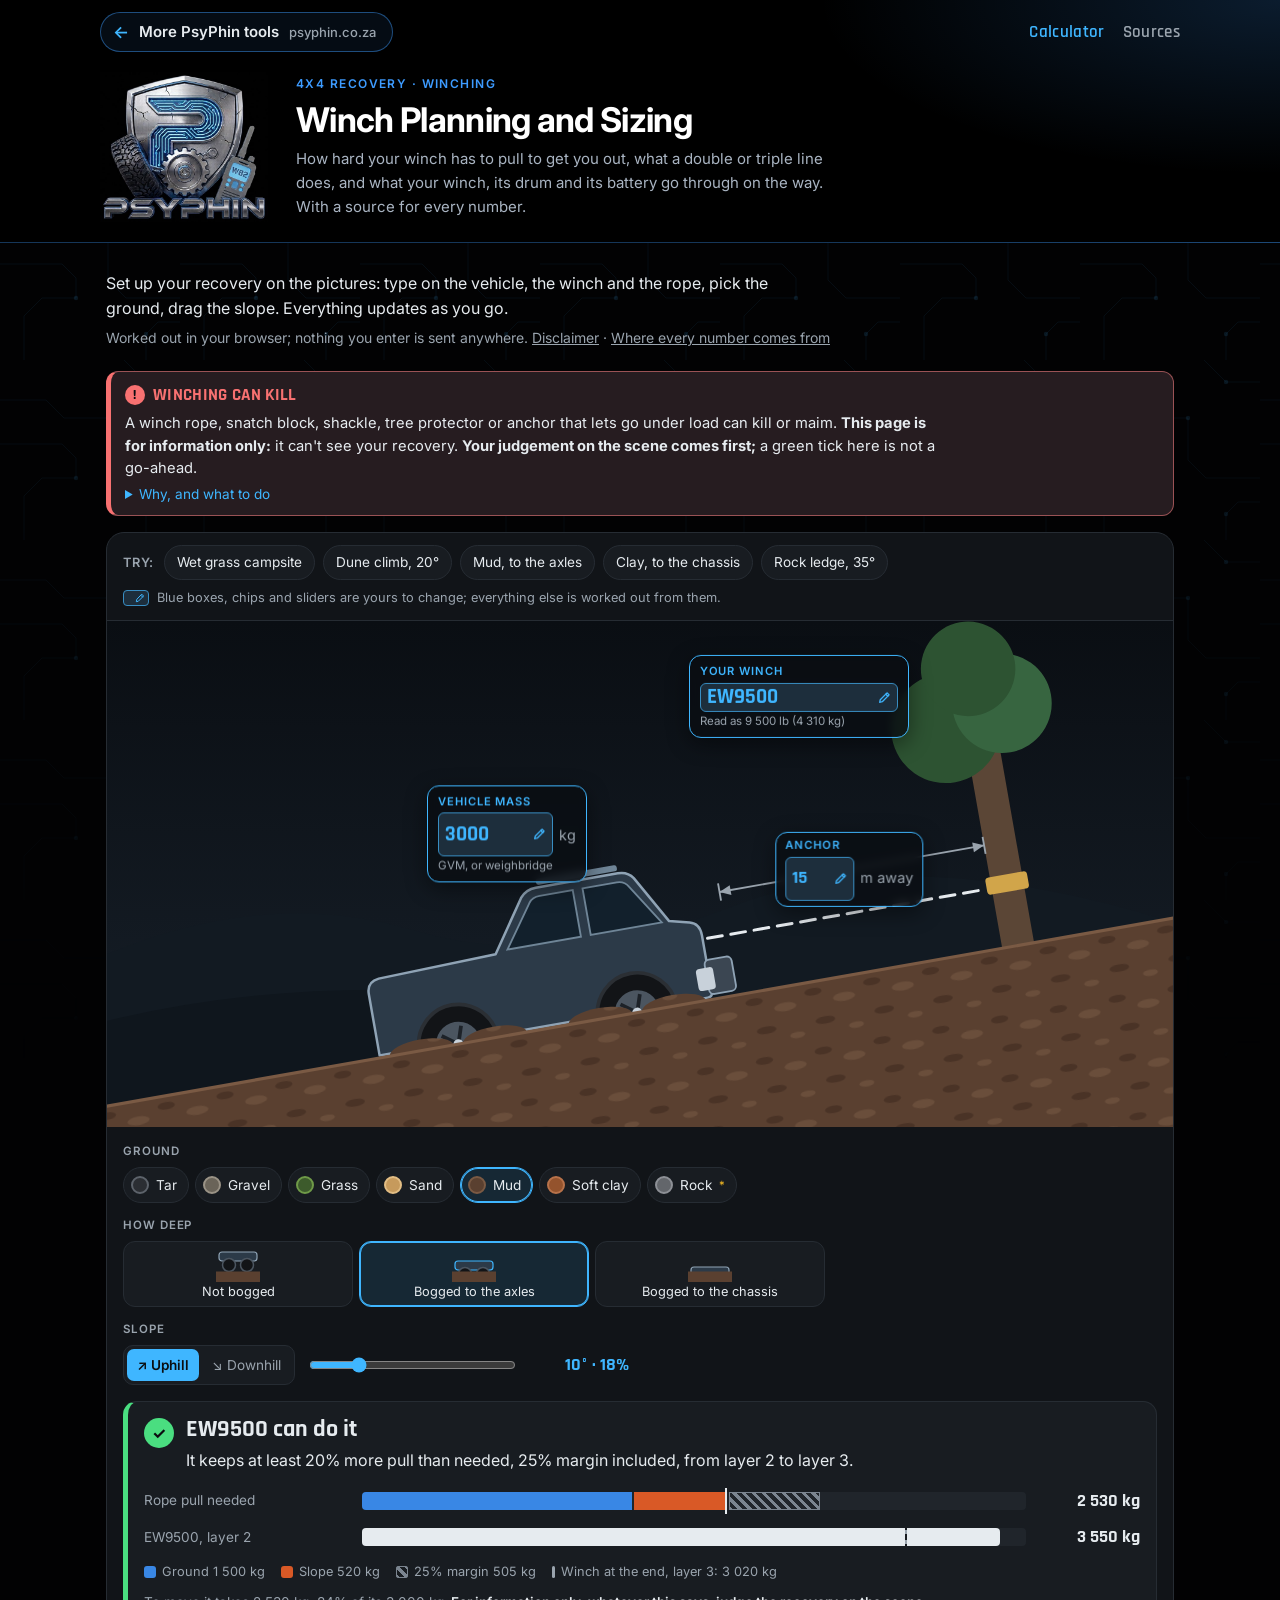
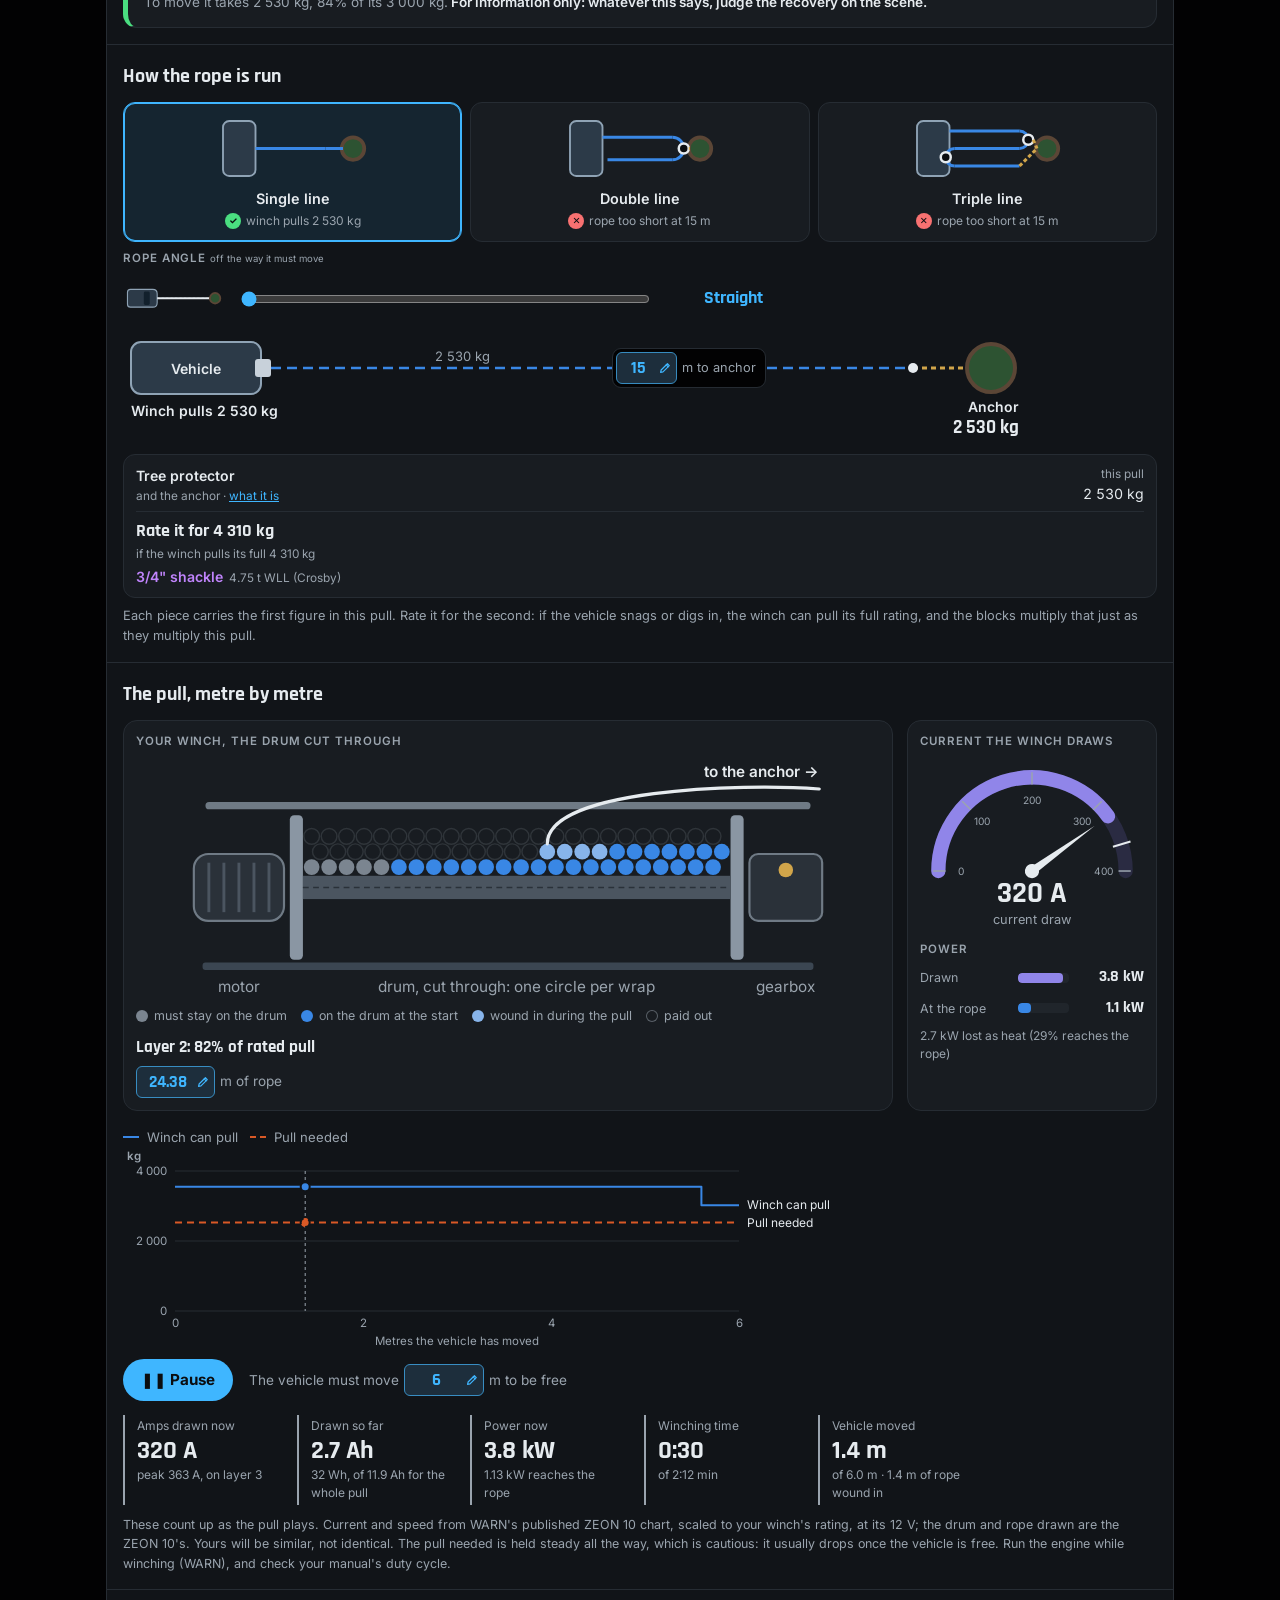
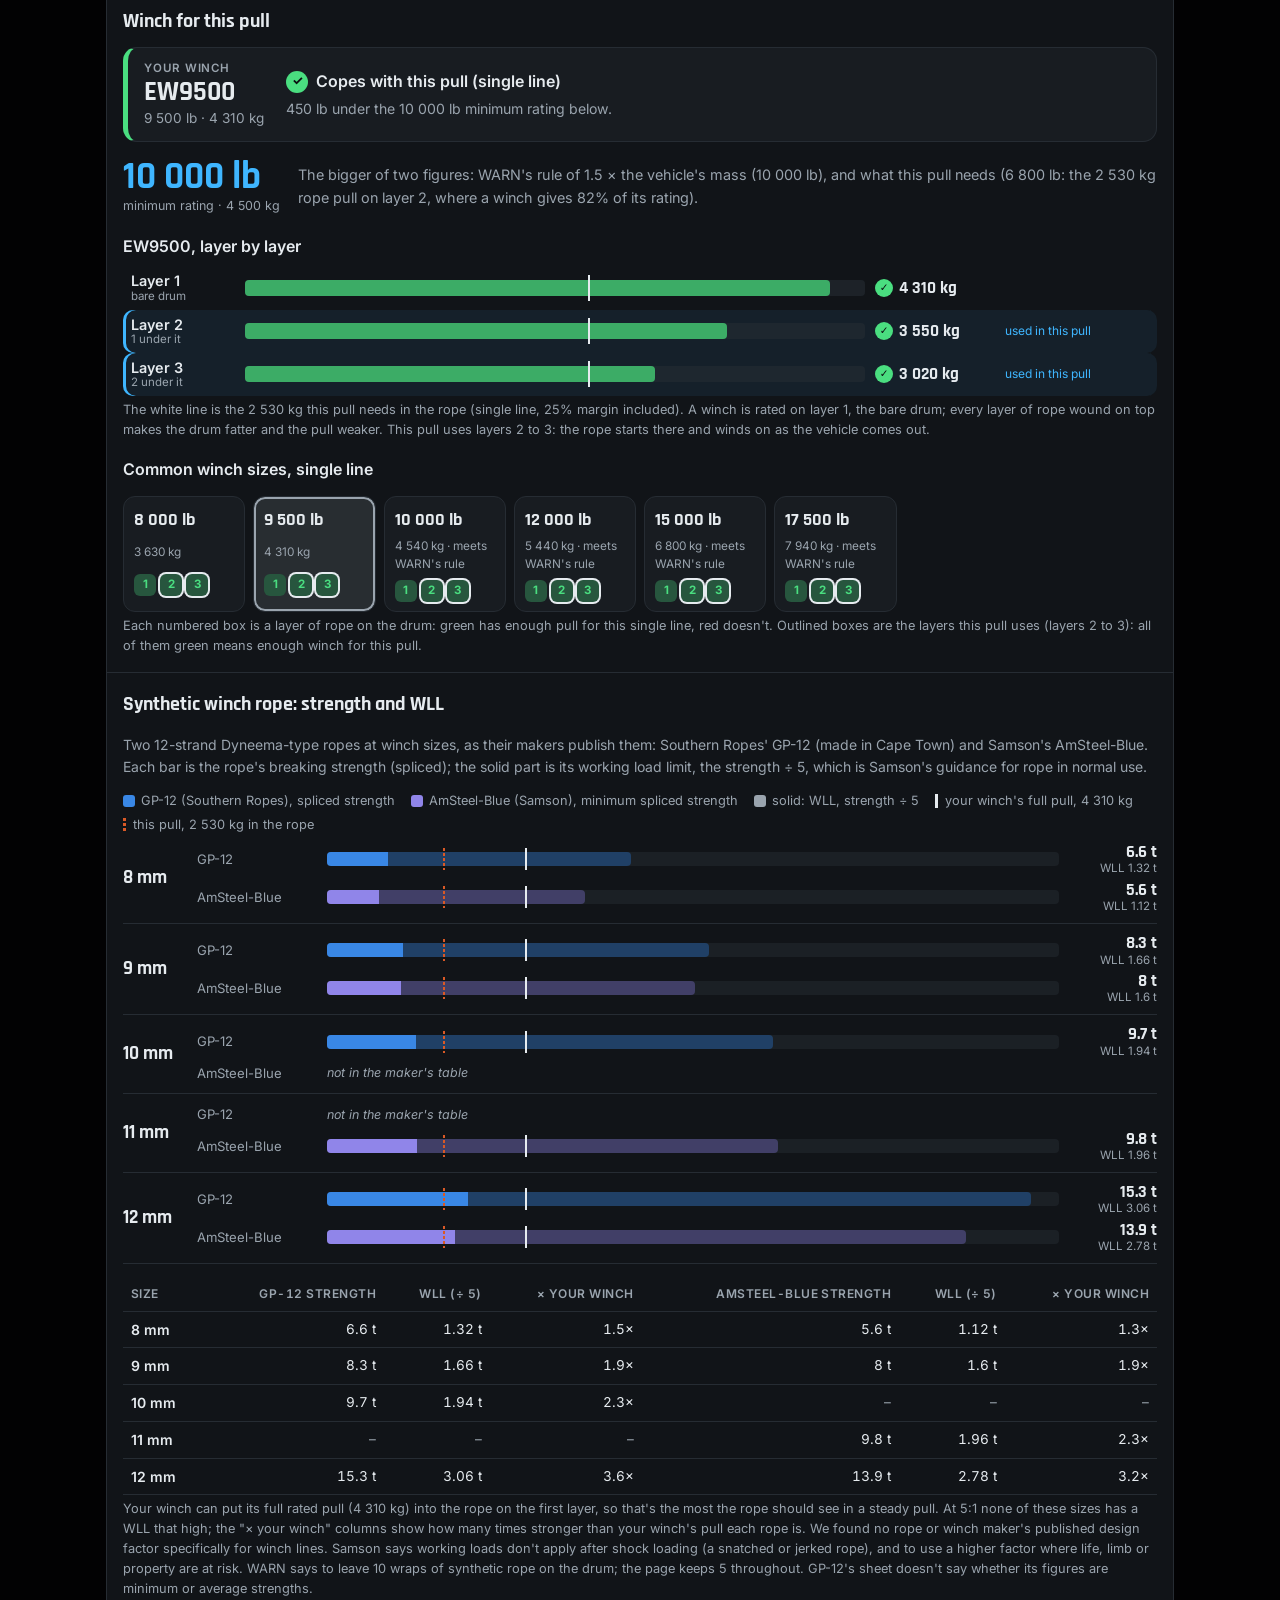
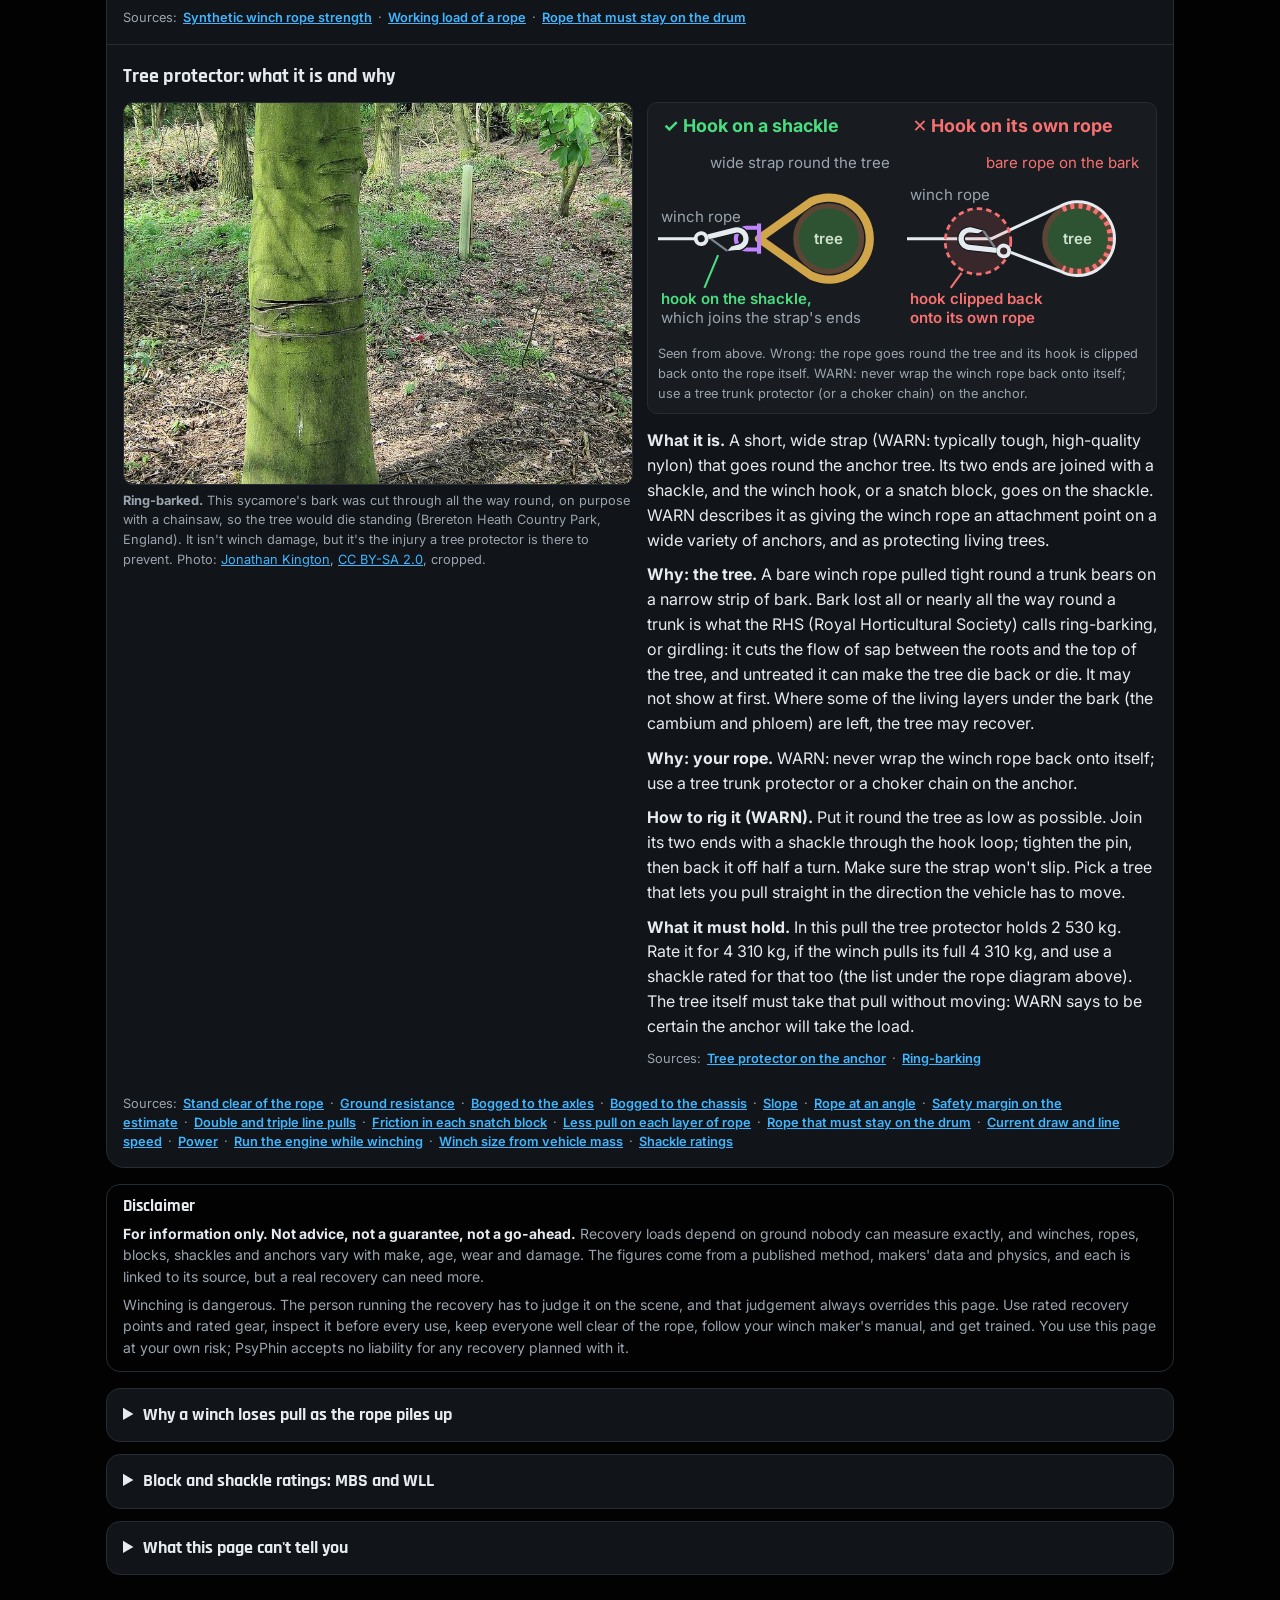
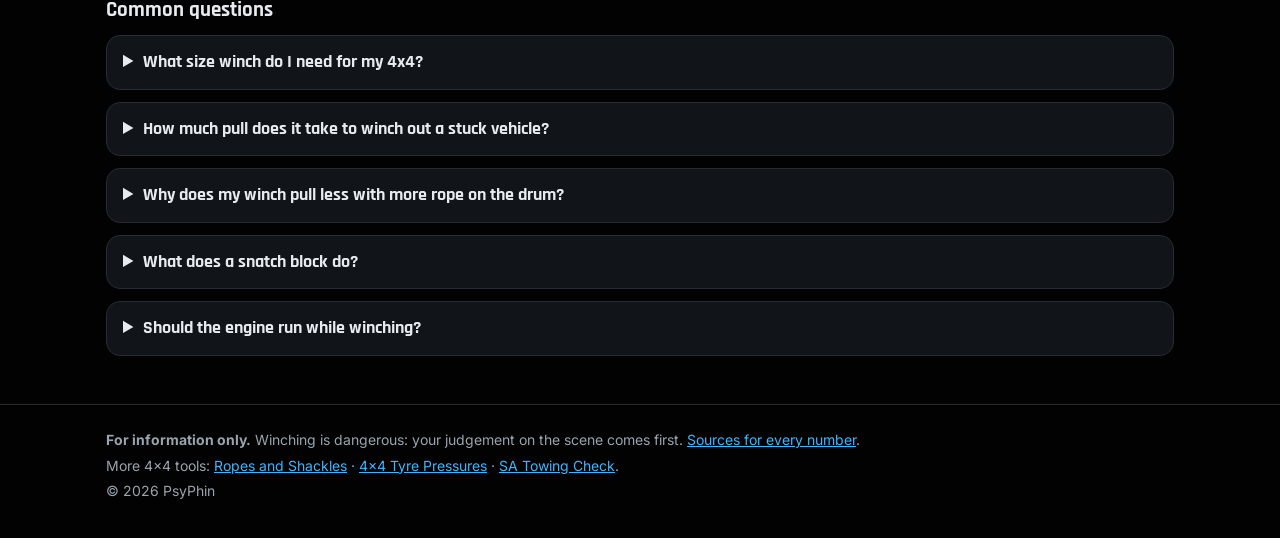
==== commit 274b2e5a: "Search: common questions section, answers built from data.js Co-Authored-By: Claude Opus 5.5 <norepl" ====
--- a/index.html
+++ b/index.html
@@ -277,6 +277,30 @@
         <div class="explainer-body"></div>
       </details>
     </section>
+
+    <section class="explainers faq" aria-labelledby="faq-title">
+      <h2 id="faq-title" class="faq-title">Common questions</h2>
+      <details class="explainer" id="faq-size">
+        <summary>What size winch do I need for my 4x4?</summary>
+        <div class="explainer-body"></div>
+      </details>
+      <details class="explainer" id="faq-pull">
+        <summary>How much pull does it take to winch out a stuck vehicle?</summary>
+        <div class="explainer-body"></div>
+      </details>
+      <details class="explainer" id="faq-layers">
+        <summary>Why does my winch pull less with more rope on the drum?</summary>
+        <div class="explainer-body"></div>
+      </details>
+      <details class="explainer" id="faq-block">
+        <summary>What does a snatch block do?</summary>
+        <div class="explainer-body"></div>
+      </details>
+      <details class="explainer" id="faq-engine">
+        <summary>Should the engine run while winching?</summary>
+        <div class="explainer-body"></div>
+      </details>
+    </section>
   </main>
 
   <footer class="site-footer">
--- a/css/style.css
+++ b/css/style.css
@@ -3006,6 +3006,7 @@
 
 /* ------------------------------------------------------------ explainers, sources page */
 .explainers { margin-top: 16px; }
+.faq-title { font-size: 1.3rem; margin: 24px 0 12px; }
 .explainer-body p, .explainer-body ul { margin: 8px 0 0; }
 .explainer-body ul { padding-left: 18px; }
 .explainer-body li + li { margin-top: 6px; }
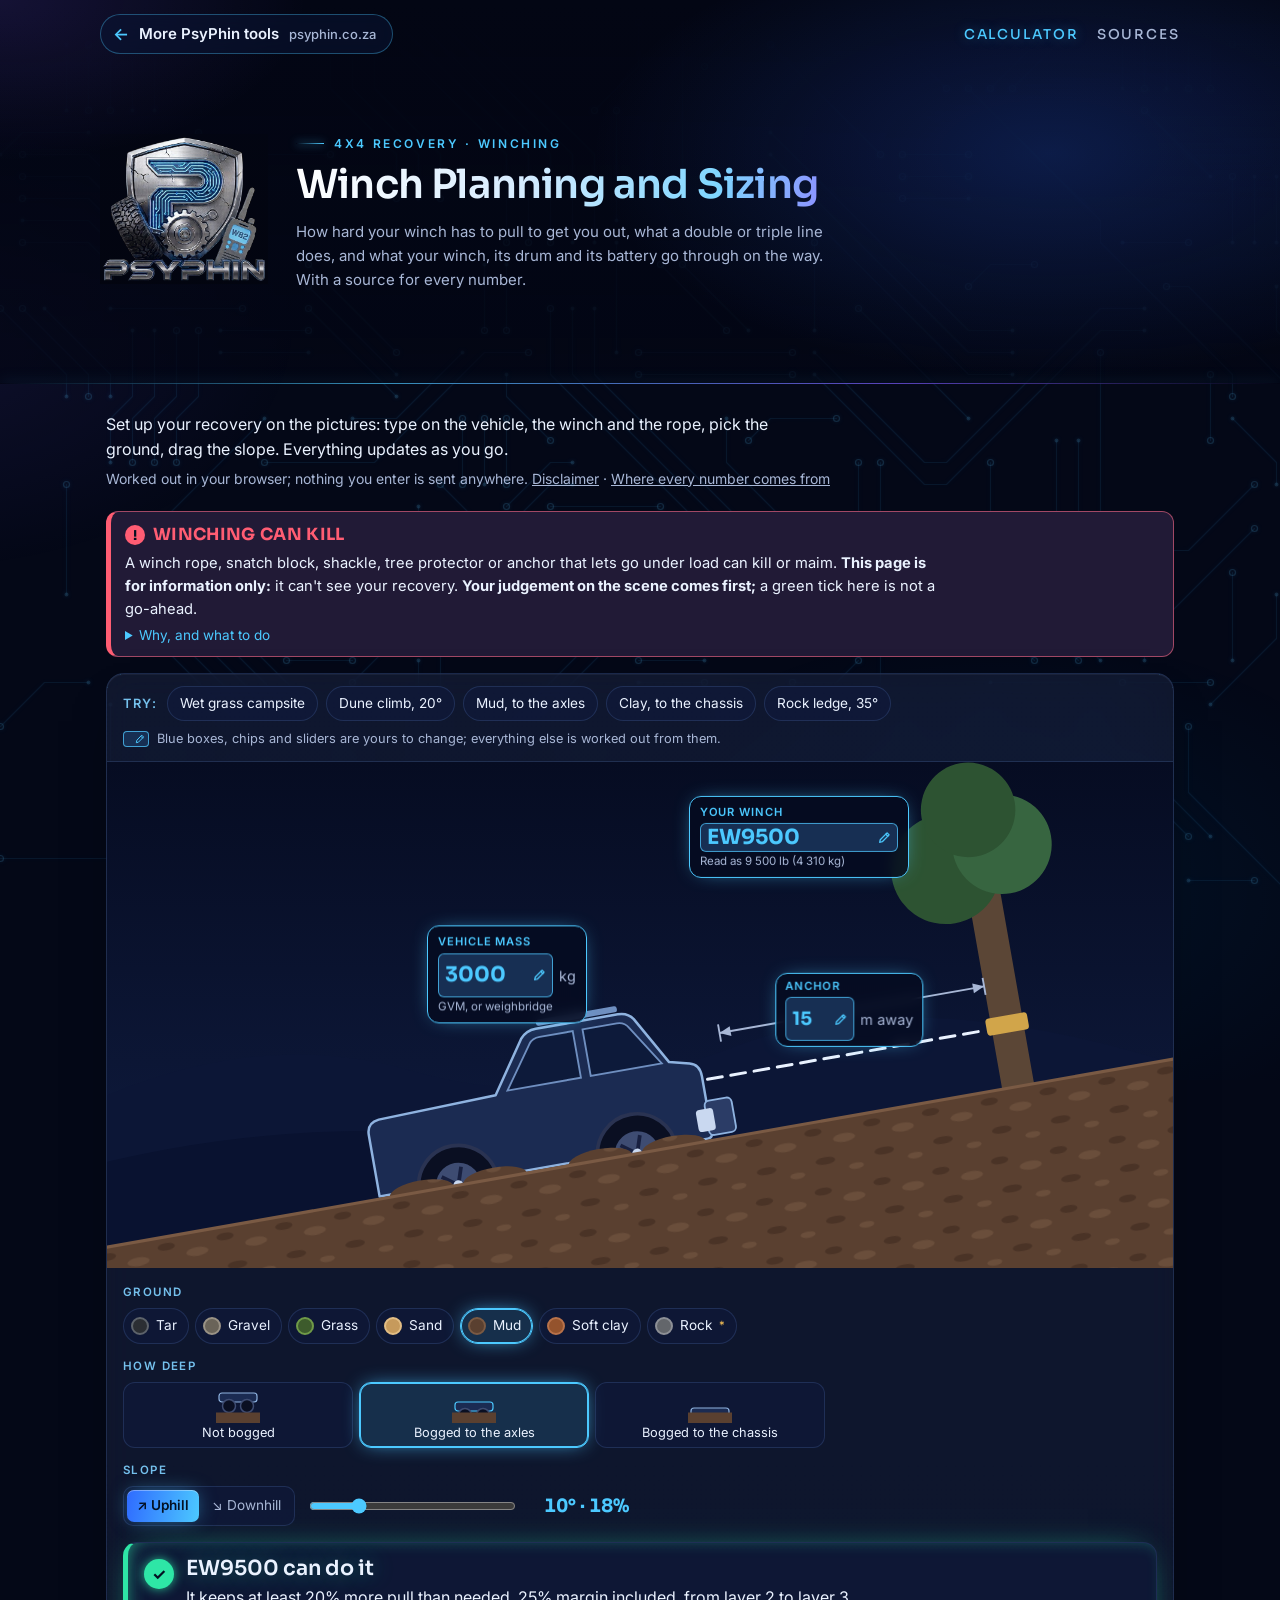
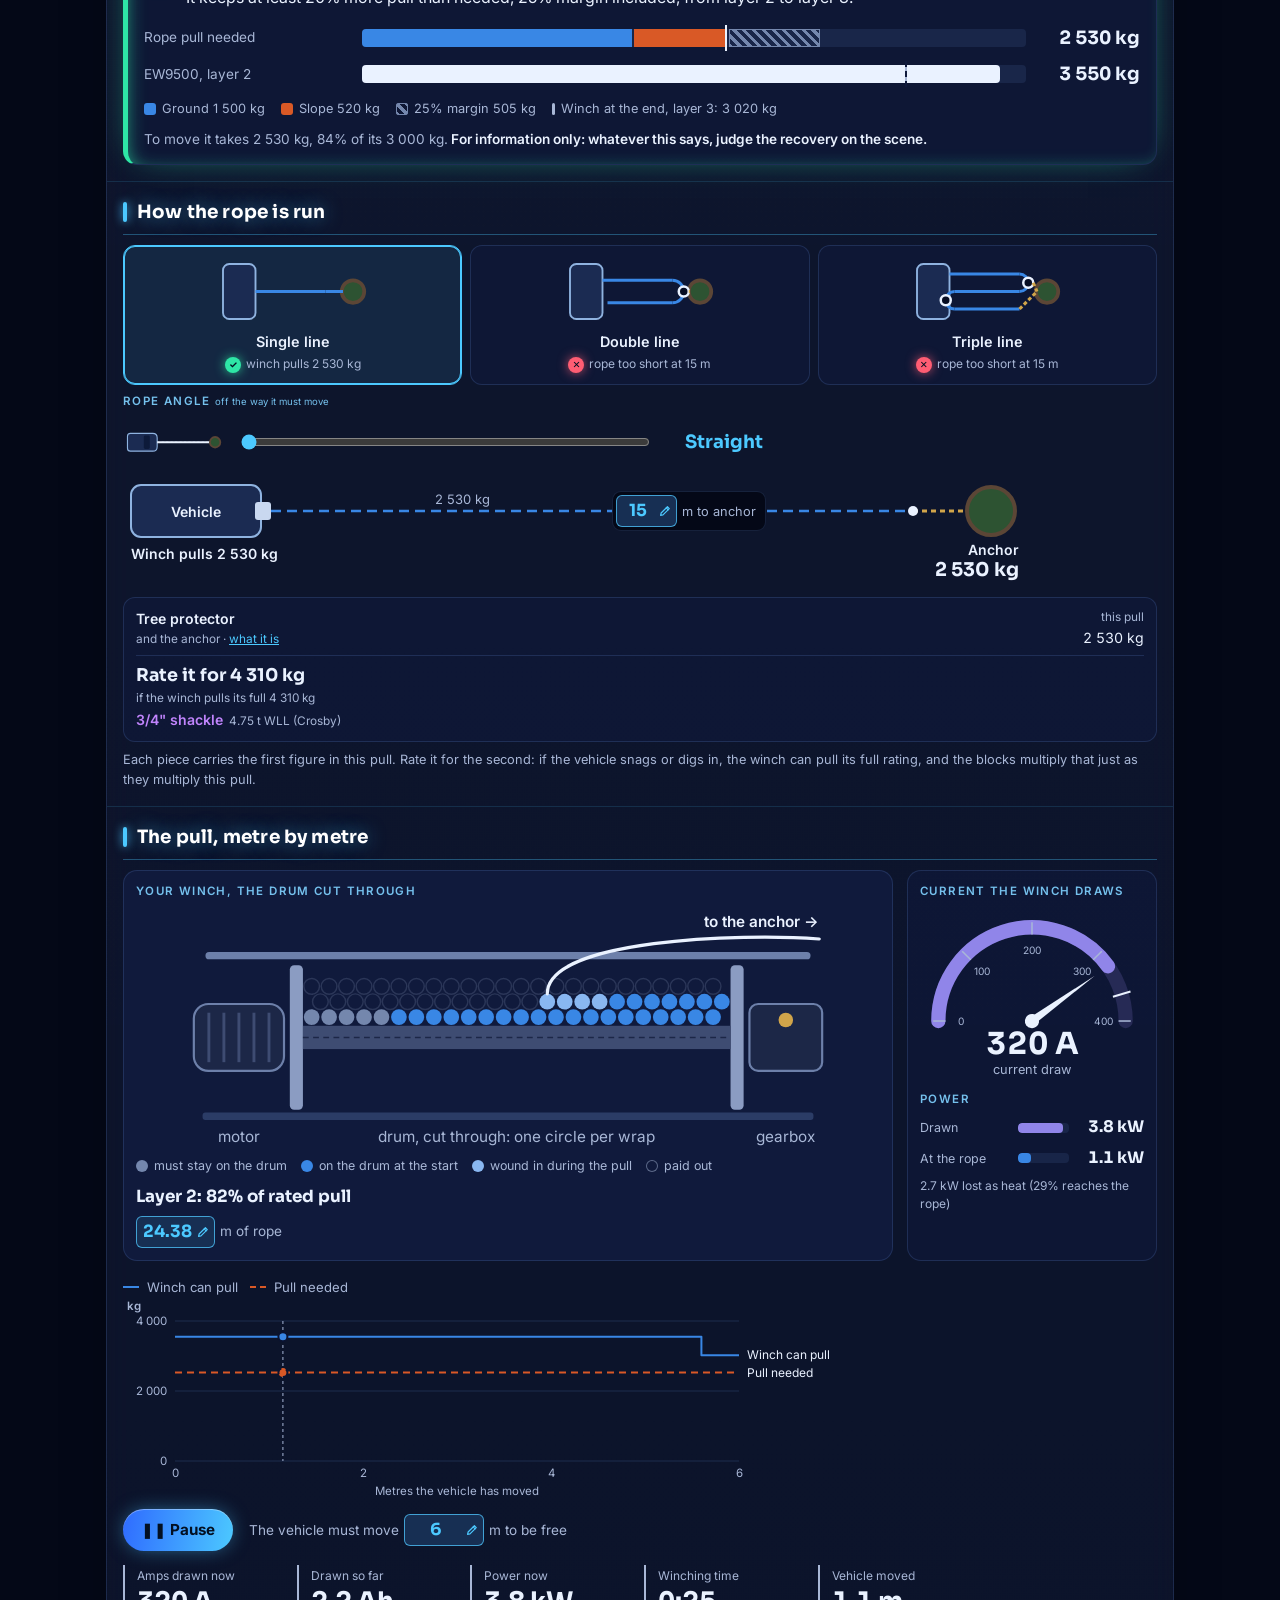
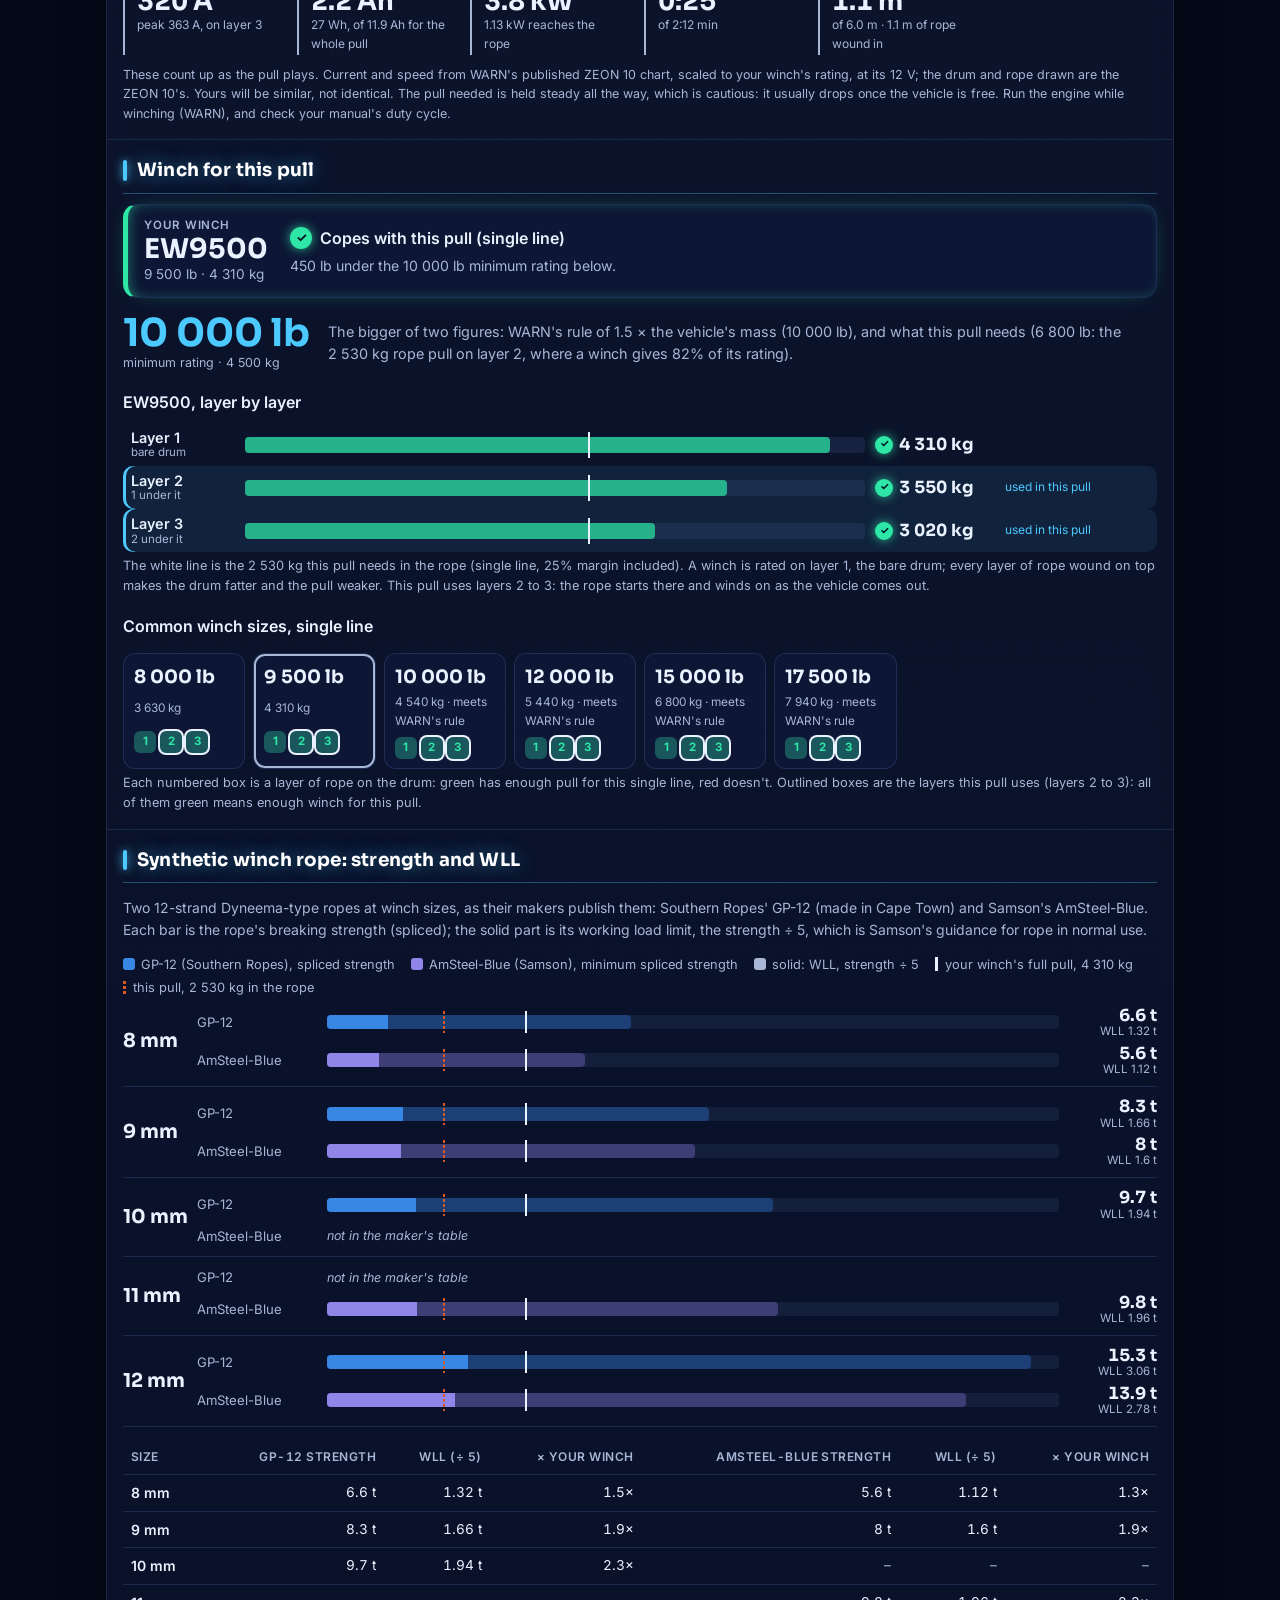
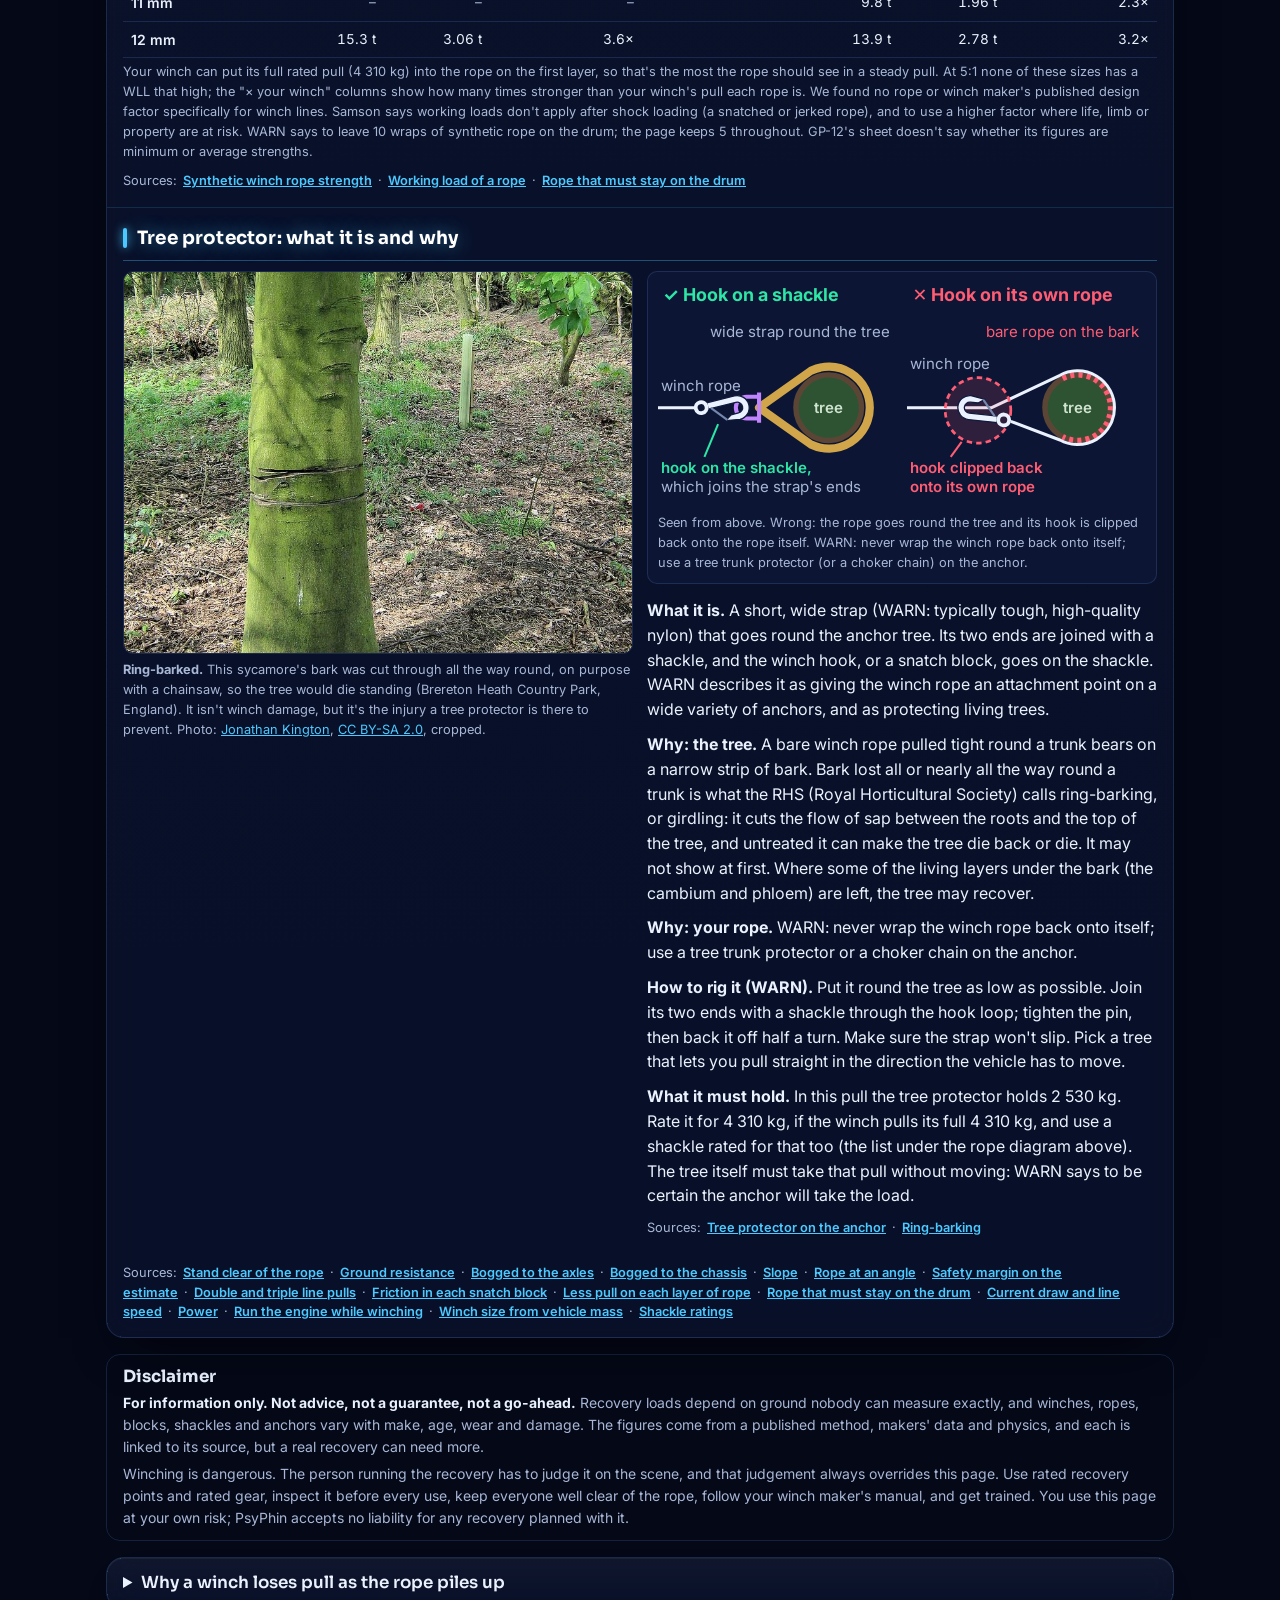
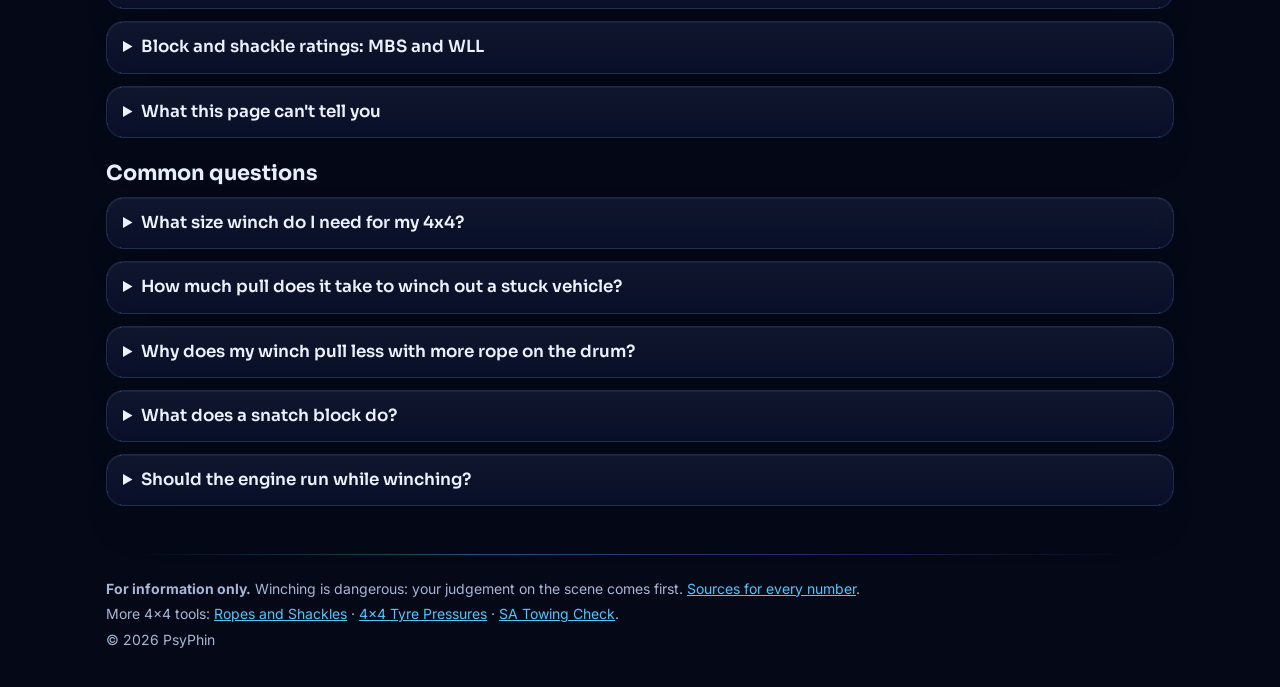
==== commit b2b6f2ba: "Deep space look: winching hologram header, glass stage, still circuit board Restyles the calculator " ====
--- a/index.html
+++ b/index.html
@@ -1,5 +1,5 @@
 <!doctype html>
-<html lang="en-ZA">
+<html lang="en-ZA" data-circuit="still">
 <head>
   <meta charset="utf-8">
   <meta name="viewport" content="width=device-width, initial-scale=1">
@@ -35,20 +35,21 @@
   <meta property="og:description" content="How hard your winch has to pull to get you out, what a double or triple line does, and what your winch and battery go through, with a source for every number. For information only: winching is dangerous.">
   <meta property="og:image" content="https://psyphin.co.za/assets/img/projects/winch-recovery-sizing.jpg">
   <meta name="twitter:card" content="summary_large_image">
-  <meta name="theme-color" content="#020203">
+  <meta name="theme-color" content="#040817">
   <link rel="icon" href="favicon.ico" sizes="48x48">
   <link rel="icon" href="favicon-96x96.png" type="image/png" sizes="96x96">
   <link rel="icon" href="favicon-192x192.png" type="image/png" sizes="192x192">
   <link rel="apple-touch-icon" href="apple-touch-icon.png" sizes="180x180">
   <link rel="preconnect" href="https://fonts.googleapis.com">
   <link rel="preconnect" href="https://fonts.gstatic.com" crossorigin>
-  <link href="https://fonts.googleapis.com/css2?family=Inter:wght@400;500;600;700&family=Rajdhani:wght@600;700&display=swap" rel="stylesheet">
+  <link href="https://fonts.googleapis.com/css2?family=Inter:wght@400;500;600;700&family=Sora:wght@500;600;700&display=swap" rel="stylesheet">
   <link rel="stylesheet" href="css/style.css">
 </head>
 <body>
   <a class="skip-link" href="#main">Skip to content</a>
 
-  <header class="brand-bar">
+  <header class="brand-bar brand-bar--hero">
+    <canvas class="hero-fx" aria-hidden="true"></canvas>
     <div class="brand-nav">
       <a class="back-link" href="https://psyphin.co.za/#tools"><span class="back-link-arrow" aria-hidden="true">&larr;</span> <span class="back-link-label"><span class="back-link-more">More </span>PsyPhin tools</span> <span class="back-link-domain">psyphin.co.za</span></a>
       <nav class="nav" aria-label="Site">
@@ -316,6 +317,8 @@
   <script src="js/ui.js"></script>
   <script src="js/diagrams.js"></script>
   <script src="js/app.js"></script>
+  <script src="js/circuit.js"></script>
+  <script src="js/fx.js"></script>
 
   <!-- GoatCounter: cookie-free page-visit stats at https://psyphin.goatcounter.com/ (never sees form inputs) -->
   <!-- Shared with psyphin.co.za: prefix paths with the host so this site's "/" is counted separately -->
--- a/css/style.css
+++ b/css/style.css
@@ -1,29 +1,34 @@
 /* Winch Planning and Sizing. Colours follow psyphin.co.za (css/style.css there);
-   based on the SA Towing Check stylesheet, so the tools look the same. */
+   based on the SA Towing Check stylesheet, so the tools look the same: the navy
+   "deep space" look shared by every PsyPhin site since 2026-10-18. */
 :root {
-  --bg: #020203;
-  --surface: #111418;
-  --surface-2: #181c21;
-  --border: #262c33;
-  --text: #e6ebef;
-  --text-muted: #9aa4ae;
-  --accent: #3fb6ff;
-  --accent-strong: #1e8fff;
+  --bg: #040817;
+  --surface: #0b1330;
+  --surface-2: #101a3c;
+  --glass: rgba(11, 19, 48, 0.58);
+  --glass-2: rgba(16, 26, 60, 0.6);
+  --border: rgba(120, 170, 255, 0.16);
+  --text: #eaf2ff;
+  --text-muted: #a8b7d6;
+  --accent: #4cc9ff;
+  --accent-strong: #2f6bff;
+  --accent-glow: rgba(76, 201, 255, 0.35);
+  --violet: #7c5cff;
 
   /* anything the visitor can change: blue box, blue value, pencil (worked-out figures stay plain) */
   --input-bg: color-mix(in srgb, var(--accent) 12%, var(--surface-2));
   --input-border: color-mix(in srgb, var(--accent) 70%, var(--border));
-  --pencil: url("data:image/svg+xml,%3Csvg xmlns='http://www.w3.org/2000/svg' viewBox='0 0 16 16' fill='none' stroke='%233fb6ff' stroke-width='1.6' stroke-linecap='round' stroke-linejoin='round'%3E%3Cpath d='M11.2 2.3l2.5 2.5-8.4 8.4-3.2.7.7-3.2z'/%3E%3Cpath d='M9.6 3.9l2.5 2.5'/%3E%3C/svg%3E");
+  --pencil: url("data:image/svg+xml,%3Csvg xmlns='http://www.w3.org/2000/svg' viewBox='0 0 16 16' fill='none' stroke='%234cc9ff' stroke-width='1.6' stroke-linecap='round' stroke-linejoin='round'%3E%3Cpath d='M11.2 2.3l2.5 2.5-8.4 8.4-3.2.7.7-3.2z'/%3E%3Cpath d='M9.6 3.9l2.5 2.5'/%3E%3C/svg%3E");
 
   /* traffic light */
-  --pass: #4ade80;
-  --warn: #fbbf24;
-  --fail: #f87171;
-  --info: #3fb6ff;
-  --incomplete: #7b8590;
+  --pass: #2ee6a6;
+  --warn: #ffc857;
+  --fail: #ff5d73;
+  --info: #4cc9ff;
+  --incomplete: #7487ad;
 
   /* panel accents */
-  --legal: #3fb6ff;
+  --legal: #4cc9ff;
   --maker: #c084fc;
 
   /* chart series (validated for colour-blind separation on --surface-2) */
@@ -31,7 +36,7 @@
   --series-2: #d95926;
   --series-3: #9085e9;
   --series-4: #d55181;
-  --series-neutral: #7b8590;
+  --series-neutral: #7487ad;
 
   /* under construction banner */
   --construction: #fbbf24;
@@ -40,7 +45,7 @@
   --radius: 14px;
   --max-width: 1100px;
   --font-body: "Inter", system-ui, -apple-system, "Segoe UI", Roboto, sans-serif;
-  --font-display: "Rajdhani", "Segoe UI", system-ui, sans-serif;
+  --font-display: "Sora", "Inter", system-ui, sans-serif;
 }
 
 *,
@@ -62,22 +67,56 @@
   font-size: 1rem;
   line-height: 1.55;
   -webkit-font-smoothing: antialiased;
-}
-
-/* Faint circuit-trace pattern behind the top of the page, the same as
-   psyphin.co.za's (css/style.css there); it fades out downwards. */
+  overflow-x: hidden;
+}
+
+/* Fixed layers behind the whole page, the same on every PsyPhin site (change them
+   together): a glowing circuit board and slow-drifting pools of blue and violet
+   light. js/circuit.js (identical on every site) draws the circuit on two canvases
+   (.circuit-fx) and adds .fx-circuit to <html>, which hides the static fallback
+   tile in body::before. Here (owner's request, 2026-10-19) both are dimmer than
+   on the other sites and still: the pages set <html data-circuit="still">, so
+   circuit.js draws the board once with no pulses, and the light doesn't drift,
+   so nothing moves behind the text. */
+body::before,
+body::after {
+  content: "";
+  position: fixed;
+  inset: 0;
+  z-index: -1;
+  pointer-events: none;
+}
+
 body::before {
-  content: "";
-  position: absolute;
+  opacity: 0.5;
+  background-image: url("data:image/svg+xml,%3Csvg xmlns='http://www.w3.org/2000/svg' width='180' height='180' fill='none'%3E%3Cfilter id='g' filterUnits='userSpaceOnUse' x='-20' y='-20' width='220' height='220'%3E%3CfeGaussianBlur stdDeviation='1.8' result='b'/%3E%3CfeMerge%3E%3CfeMergeNode in='b'/%3E%3CfeMergeNode in='SourceGraphic'/%3E%3C/feMerge%3E%3C/filter%3E%3Cg filter='url(%23g)'%3E%3Cg stroke='%233fb6ff' stroke-opacity='0.18' stroke-width='1.1'%3E%3Cpath d='M0 40h46l18 18h44M108 58v42l18 18h54M24 180v-44l18-18h34M180 22h-34L124 0M76 118v-20l-14-14H0M146 180v-26l12-12h22'/%3E%3C/g%3E%3Cg stroke='%235cc8ff' stroke-opacity='0.38'%3E%3Ccircle cx='108' cy='58' r='2.6'/%3E%3Ccircle cx='76' cy='118' r='2.6'/%3E%3Ccircle cx='146' cy='22' r='2.6'/%3E%3Ccircle cx='146' cy='154' r='2.6'/%3E%3C/g%3E%3C/g%3E%3C/svg%3E");
+}
+
+.fx-circuit body::before {
+  display: none;
+}
+
+body::after {
+  z-index: -2;
+  inset: -20%;
+  background:
+    radial-gradient(38% 32% at 82% 8%, rgba(47, 107, 255, 0.18), transparent 70%),
+    radial-gradient(30% 28% at 10% 40%, rgba(124, 92, 255, 0.1), transparent 70%),
+    radial-gradient(34% 30% at 70% 85%, rgba(0, 180, 255, 0.07), transparent 70%);
+}
+
+.circuit-fx {
+  position: fixed;
   top: 0;
   left: 0;
-  right: 0;
-  height: 1100px;
   z-index: -1;
   pointer-events: none;
-  background-image: url("data:image/svg+xml,%3Csvg xmlns='http://www.w3.org/2000/svg' width='180' height='180' fill='none'%3E%3Cg stroke='%233fb6ff' stroke-opacity='0.09' stroke-width='1'%3E%3Cpath d='M0 40h46l18 18h44M108 58v42l18 18h54M24 180v-44l18-18h34M180 22h-34L124 0M76 118v-20l-14-14H0M146 180v-26l12-12h22'/%3E%3C/g%3E%3Cg fill='%233fb6ff' fill-opacity='0.16'%3E%3Ccircle cx='108' cy='58' r='2.2'/%3E%3Ccircle cx='76' cy='118' r='2.2'/%3E%3Ccircle cx='146' cy='22' r='2.2'/%3E%3Ccircle cx='146' cy='154' r='2.2'/%3E%3C/g%3E%3C/svg%3E");
-  -webkit-mask-image: linear-gradient(to bottom, #000 0%, rgba(0, 0, 0, 0.6) 45%, transparent 100%);
-  mask-image: linear-gradient(to bottom, #000 0%, rgba(0, 0, 0, 0.6) 45%, transparent 100%);
+  opacity: 0.5;
+}
+
+::selection {
+  background: rgba(76, 201, 255, 0.35);
+  color: #fff;
 }
 
 a {
@@ -151,9 +190,11 @@
   flex-wrap: wrap;
   gap: 4px 10px;
   padding: 8px 16px 8px 12px;
-  border: 1px solid rgba(61, 155, 255, 0.45);
+  border: 1px solid rgba(76, 201, 255, 0.35);
   border-radius: 999px;
-  background: rgba(61, 155, 255, 0.08);
+  background: rgba(10, 20, 52, 0.55);
+  -webkit-backdrop-filter: blur(10px);
+  backdrop-filter: blur(10px);
   color: var(--text);
   font-size: 15px;
   font-weight: 600;
@@ -175,9 +216,9 @@
 }
 
 .back-link:hover {
-  background: rgba(61, 155, 255, 0.16);
+  background: rgba(76, 201, 255, 0.14);
   border-color: var(--accent);
-  box-shadow: 0 0 18px rgba(61, 155, 255, 0.25);
+  box-shadow: 0 0 22px rgba(76, 201, 255, 0.3);
 }
 
 .back-link:hover .back-link-arrow {
@@ -387,7 +428,7 @@
 }
 
 .mode-button[aria-pressed="true"] {
-  color: #0b0d10;
+  color: #031022;
   background: var(--accent);
 }
 
@@ -757,7 +798,7 @@
 
 .button--primary {
   background: var(--accent);
-  color: #0b0d10;
+  color: #031022;
   border: 1px solid var(--accent);
 }
 
@@ -807,7 +848,7 @@
   height: 26px;
   border-radius: 50%;
   background: var(--tone);
-  color: #0b0d10;
+  color: #031022;
   font-weight: 700;
   font-size: 0.9rem;
   line-height: 1;
@@ -1510,23 +1551,52 @@
 
 
 /* ------------------------------------------------------------ header
-   The same header as fuel.psyphin.co.za (.brand-bar in its style.css):
-   black band with a blue glow, the PsyPhin logo, a blue eyebrow, the title
-   and a one-line description. Keep the three in step. */
+   The same header as fuel.psyphin.co.za (.brand-bar in its style.css): navy
+   band with blue/violet glow and a glowing bottom edge, the PsyPhin logo, a cyan
+   eyebrow, the title and a one-line description. Here js/fx.js draws the winching
+   hologram on canvas.hero-fx behind it. Keep the sites in step. */
 .brand-bar {
   position: relative;
+  overflow: hidden;
+  isolation: isolate;
   background:
-    radial-gradient(ellipse 60% 120% at 100% 0%, rgba(61, 155, 255, 0.18), transparent 60%),
-    #000000;
+    radial-gradient(ellipse 55% 90% at 82% 40%, rgba(47, 107, 255, 0.22), transparent 65%),
+    radial-gradient(ellipse 40% 70% at 0% 0%, rgba(124, 92, 255, 0.14), transparent 60%),
+    linear-gradient(180deg, #030614, rgba(3, 6, 20, 0.72));
   color: #ffffff;
-  border-bottom: 1px solid rgba(61, 155, 255, 0.35);
   padding-top: env(safe-area-inset-top, 0px);
+}
+
+/* Glowing line along the bottom edge, with a spark running along it. */
+.brand-bar::after {
+  content: "";
+  position: absolute;
+  left: 0;
+  right: 0;
+  bottom: 0;
+  height: 1px;
+  background:
+    linear-gradient(90deg, transparent 0 40%, rgba(255, 255, 255, 0.95) 50%, transparent 60% 100%) no-repeat,
+    linear-gradient(90deg, transparent, rgba(76, 201, 255, 0.7) 30%, rgba(124, 92, 255, 0.7) 70%, transparent);
+  background-size: 30% 100%, 100% 100%;
+  background-position: -40% 0, 0 0;
+  box-shadow: 0 0 14px rgba(76, 201, 255, 0.55);
+}
+
+.hero-fx {
+  position: absolute;
+  inset: 0;
+  z-index: -1;
+  width: 100%;
+  height: 100%;
+  display: block;
+  pointer-events: none;
 }
 
 .brand-nav {
   max-width: 1120px;
   margin: 0 auto;
-  padding: 12px 20px 0;
+  padding: 14px 20px 0;
   display: flex;
   align-items: center;
   justify-content: space-between;
@@ -1544,6 +1614,17 @@
   gap: 20px 28px;
 }
 
+/* A taller header with room on the right for the winching hologram. */
+.brand-bar--hero .brand-inner {
+  min-height: 330px;
+  padding-top: 28px;
+  padding-bottom: 48px;
+}
+
+.brand-bar--hero .brand-text {
+  flex: 0 1 560px;
+}
+
 .brand-logo-link {
   flex-shrink: 0;
   display: block;
@@ -1551,14 +1632,16 @@
 }
 
 .brand-logo-link:focus-visible {
-  outline: 2px solid #3d9bff;
+  outline: 2px solid var(--accent);
   outline-offset: 3px;
 }
 
+/* The logo sits on black; "lighten" drops the black so it floats on the navy. */
 .brand-logo {
   width: 168px;
   height: auto;
   display: block;
+  mix-blend-mode: lighten;
 }
 
 .brand-text {
@@ -1566,30 +1649,56 @@
   min-width: 0;
 }
 
+.brand-text > * {
+  animation: rise 0.9s cubic-bezier(0.2, 0.8, 0.2, 1) both;
+}
+
+.brand-text > :nth-child(2) { animation-delay: 0.08s; }
+.brand-text > :nth-child(3) { animation-delay: 0.16s; }
+
+@keyframes rise {
+  from { opacity: 0; transform: translateY(14px); }
+}
+
 .brand-eyebrow {
-  margin: 0 0 6px;
+  display: inline-flex;
+  align-items: center;
+  gap: 10px;
+  margin: 0 0 10px;
   font-family: var(--font-body);
   font-size: 12px;
   font-weight: 600;
-  letter-spacing: 0.12em;
+  letter-spacing: 0.22em;
   text-transform: uppercase;
-  color: #3d9bff;
+  color: var(--accent);
+}
+
+.brand-eyebrow::before {
+  content: "";
+  width: 28px;
+  height: 1px;
+  background: linear-gradient(90deg, transparent, var(--accent));
+  box-shadow: 0 0 8px var(--accent);
 }
 
 .brand-bar h1,
 .brand-title {
-  margin: 0 0 8px;
-  font-family: var(--font-body);
-  font-size: clamp(24px, 3.2vw, 34px);
-  line-height: 1.15;
-  font-weight: 700;
+  margin: 0 0 12px;
+  font-family: var(--font-display);
+  font-size: clamp(26px, 3.6vw, 40px);
+  line-height: 1.12;
+  font-weight: 600;
   letter-spacing: -0.02em;
   color: #ffffff;
+  background: linear-gradient(100deg, #ffffff 0%, #d6ecff 40%, #7fd6ff 75%, #8f7bff 100%);
+  -webkit-background-clip: text;
+  background-clip: text;
+  -webkit-text-fill-color: transparent;
 }
 
 .brand-bar .subtitle {
   margin: 0;
-  color: #a9b4c2;
+  color: var(--text-muted);
   max-width: 62ch;
   font-size: 15px;
   line-height: 1.6;
@@ -1605,6 +1714,12 @@
     gap: 14px 18px;
   }
 
+  .brand-bar--hero .brand-inner {
+    min-height: 0;
+    padding-top: 16px;
+    padding-bottom: 28px;
+  }
+
   .brand-logo {
     width: 112px;
   }
@@ -1620,10 +1735,13 @@
 
 @media print {
   .brand-bar,
-  body::before {
+  body::before,
+  body::after,
+  .circuit-fx {
     display: none;
   }
 }
+
 
 /* ============================================================ Winch Planning and Sizing additions */
 
@@ -1721,7 +1839,7 @@
 /* ------------------------------------------------------------ scene */
 .scene {
   position: relative;
-  background: #0a0e13;
+  background: #060c22;
 }
 
 .scene-pic {
@@ -1737,29 +1855,29 @@
   display: block;
 }
 
-.sc-hill { fill: #121a22; }
-.sc-hill--near { fill: #0f161d; }
+.sc-hill { fill: #0c1636; }
+.sc-hill--near { fill: #091230; }
 .sc-trunk { fill: #5b4636; }
 .sc-leaf { fill: #2d5332; }
 .sc-leaf--2 { fill: #376540; }
 .sc-strap { fill: #d1a54a; }
-.sc-body { fill: #2c3a48; stroke: #8fa3b5; stroke-width: 2; stroke-linejoin: round; }
-.sc-glass { fill: #12202c; stroke: #6f8597; stroke-width: 1.5; }
-.sc-rack { fill: #6f8597; }
-.sc-bar { fill: #3b4652; stroke: #8fa3b5; stroke-width: 1.5; }
-.sc-winch { fill: #c8d1da; }
-.sc-tyre { fill: #121417; stroke: #2b2f34; stroke-width: 3; }
-.sc-rim { fill: #4b5560; }
-.sc-spoke { stroke: #1d2228; stroke-width: 3; }
-.sc-hub { fill: #c8d1da; }
+.sc-body { fill: #1b2b52; stroke: #8fb3e0; stroke-width: 2; stroke-linejoin: round; }
+.sc-glass { fill: #0d1a3a; stroke: #6f8fc0; stroke-width: 1.5; }
+.sc-rack { fill: #6f8fc0; }
+.sc-bar { fill: #2b3c66; stroke: #8fb3e0; stroke-width: 1.5; }
+.sc-winch { fill: #c9d8f0; }
+.sc-tyre { fill: #0a0f22; stroke: #2a3352; stroke-width: 3; }
+.sc-rim { fill: #3e4c72; }
+.sc-spoke { stroke: #182040; stroke-width: 3; }
+.sc-hub { fill: #c9d8f0; }
 .sc-edge { stroke-width: 2.5; transition: stroke 0.4s; }
 .sc-mounds, .sc-blades { transition: opacity 0.5s; }
-.sc-rope { stroke: #e6ebef; stroke-width: 2.4; stroke-linecap: round; }
-.sc-rope--back { stroke: #b9c3cc; }
-.sc-block { fill: #0b0d10; stroke: #e6ebef; stroke-width: 2.5; }
+.sc-rope { stroke: var(--text); stroke-width: 2.4; stroke-linecap: round; }
+.sc-rope--back { stroke: #b5c6e4; }
+.sc-block { fill: #060c22; stroke: var(--text); stroke-width: 2.5; }
 .sc-blockstrap { stroke: #d1a54a; stroke-width: 4; }
-.sc-dimline { stroke: #9aa4ae; stroke-width: 1.5; }
-.sc-dimhead { fill: #9aa4ae; }
+.sc-dimline { stroke: var(--text-muted); stroke-width: 1.5; }
+.sc-dimhead { fill: var(--text-muted); }
 .sc-dimtext { fill: var(--text); font-family: var(--font-body); font-size: 15px; font-weight: 600; }
 /* on wide screens the anchor field sits on the line, so its text label hides */
 .scene-pic:has(> .scene-fields) .sc-dimtext { display: none; }
@@ -1767,9 +1885,9 @@
 .sc-seg.seg-2 { fill: var(--series-2); }
 .sc-seg.seg-3 { fill: var(--series-3); }
 .sc-seg.seg-4 { fill: var(--series-4); }
-.sc-seg.seg-margin { fill: #9aa4ae; opacity: 0.55; }
+.sc-seg.seg-margin { fill: var(--text-muted); opacity: 0.55; }
 .sc-head--load { fill: var(--series-2); }
-.sc-winbar, .sc-head--winch { fill: #e6ebef; }
+.sc-winbar, .sc-head--winch { fill: var(--text); }
 
 /* the world turns for the slope; the vehicle sinks; arrows stretch. All in SVG units. */
 .sc-world,
@@ -1821,7 +1939,7 @@
   gap: 2px;
   padding: 7px 10px 8px;
   border-radius: 12px;
-  background: rgba(10, 14, 19, 0.82);
+  background: rgba(6, 12, 32, 0.82);
   border: 1px solid var(--accent);
   box-shadow: 0 6px 22px rgba(0, 0, 0, 0.45);
   backdrop-filter: blur(4px);
@@ -1887,7 +2005,7 @@
   justify-items: center;
   padding: 3px 10px 4px;
   border-radius: 10px;
-  background: rgba(10, 14, 19, 0.7);
+  background: rgba(6, 12, 32, 0.7);
   font-size: 0.7rem;
   color: var(--text-muted);
   white-space: nowrap;
@@ -1901,7 +2019,7 @@
 }
 
 .scene-tag--load { border-bottom: 3px solid var(--series-2); }
-.scene-tag--winch { border-bottom: 3px solid #e6ebef; }
+.scene-tag--winch { border-bottom: 3px solid var(--text); }
 
 /* phones: the typed fields drop below the picture; the labels stay on it */
 @media (max-width: 860px) {
@@ -1974,10 +2092,10 @@
 }
 
 .angle-svg { display: block; width: 104px; height: auto; }
-.av-veh { fill: #2c3a48; stroke: #8fa3b5; stroke-width: 1.5; }
-.av-glass { fill: #12202c; }
+.av-veh { fill: #1b2b52; stroke: #8fb3e0; stroke-width: 1.5; }
+.av-glass { fill: #0d1a3a; }
 .av-path { stroke: var(--text-muted); stroke-width: 1.5; stroke-dasharray: 3 3; }
-.av-line { stroke: #e6ebef; stroke-width: 2.4; }
+.av-line { stroke: var(--text); stroke-width: 2.4; }
 .av-tree { fill: #2d5332; stroke: #5b4636; stroke-width: 2.5; }
 .av-arc { fill: none; stroke: var(--series-4); stroke-width: 2; }
 .av-rope {
@@ -2030,7 +2148,7 @@
 
 .chip[aria-checked="true"] {
   border-color: var(--accent);
-  background: rgba(63, 182, 255, 0.12);
+  background: rgba(76, 201, 255, 0.12);
   box-shadow: inset 0 0 0 1px var(--accent);
 }
 
@@ -2063,8 +2181,8 @@
 }
 
 .bog-icon { width: 46px; height: 34px; }
-.bi-body { fill: #2c3a48; stroke: #8fa3b5; stroke-width: 1.2; }
-.bi-wheel { fill: #121417; stroke: #4b5560; stroke-width: 1.5; }
+.bi-body { fill: #1b2b52; stroke: #8fb3e0; stroke-width: 1.2; }
+.bi-wheel { fill: #0a0f22; stroke: #3e4c72; stroke-width: 1.5; }
 .bi-ground { fill: #5a4030; }
 .chip[aria-checked="true"] .bi-body { stroke: var(--accent); }
 
@@ -2127,7 +2245,7 @@
 
 .seg button[aria-checked="true"] {
   background: var(--accent);
-  color: #0b0d10;
+  color: #031022;
   font-weight: 600;
 }
 
@@ -2185,7 +2303,7 @@
   font: inherit;
   font-size: 0.9rem;
   font-weight: 600;
-  color: #0b0d10;
+  color: #031022;
   background: var(--accent);
   border: 0;
   border-radius: 10px;
@@ -2239,7 +2357,7 @@
 
 .bal-seg:first-child { border-radius: 4px 0 0 4px; }
 .bal-seg:last-of-type { border-radius: 0 4px 4px 0; }
-.bal-winch { background: #e6ebef; border-radius: 4px !important; }
+.bal-winch { background: var(--text); border-radius: 4px !important; }
 
 .bal-tick,
 .bal-end {
@@ -2330,7 +2448,7 @@
 
 .pick[aria-checked="true"] {
   border-color: var(--accent);
-  background: rgba(63, 182, 255, 0.1);
+  background: rgba(76, 201, 255, 0.1);
   box-shadow: inset 0 0 0 1px var(--accent);
 }
 
@@ -2339,10 +2457,10 @@
 .pick--fail { --tone: var(--fail); }
 
 .thumb-svg { width: 100%; max-width: 150px; height: auto; }
-.th-veh { fill: #2c3a48; stroke: #8fa3b5; stroke-width: 1.5; }
+.th-veh { fill: #1b2b52; stroke: #8fb3e0; stroke-width: 1.5; }
 .th-tree { fill: #2d5332; stroke: #5b4636; stroke-width: 3; }
 .th-rope { stroke: var(--series-1); stroke-width: 2.4; fill: none; }
-.th-block { fill: #0b0d10; stroke: #e6ebef; stroke-width: 2; }
+.th-block { fill: #060c22; stroke: var(--text); stroke-width: 2; }
 .th-strap { stroke: #d1a54a; stroke-width: 2.5; stroke-dasharray: 3 2; }
 
 .pick-name { font-weight: 600; font-size: 0.9rem; }
@@ -2370,14 +2488,14 @@
 
 .rigging-svg { display: block; max-width: 100%; height: auto; }
 
-.rg-vehicle { fill: #2c3a48; stroke: #8fa3b5; stroke-width: 2; }
-.rg-winch { fill: #c8d1da; }
+.rg-vehicle { fill: #1b2b52; stroke: #8fb3e0; stroke-width: 2; }
+.rg-winch { fill: #c9d8f0; }
 .rg-tree { fill: #2d5332; stroke: #5b4636; stroke-width: 4; }
 .rg-rope { stroke: var(--series-1); stroke-width: 2.6; fill: none; }
 .rg-strap { stroke: #d1a54a; stroke-width: 3; stroke-dasharray: 5 4; }
-.rg-block { fill: #0b0d10; stroke: #e6ebef; stroke-width: 2.5; }
-.rg-axle { stroke: #e6ebef; stroke-width: 2; }
-.rg-end { fill: #e6ebef; }
+.rg-block { fill: #060c22; stroke: var(--text); stroke-width: 2.5; }
+.rg-axle { stroke: var(--text); stroke-width: 2; }
+.rg-end { fill: var(--text); }
 .rg-label { fill: var(--text); font-family: var(--font-body); font-size: 14px; font-weight: 600; }
 .rg-value { fill: var(--text); font-family: var(--font-display); font-weight: 700; font-size: 19px; }
 .rg-seg, .rg-blocklabel { fill: var(--text-muted); font-family: var(--font-body); font-size: 13px; }
@@ -2516,16 +2634,16 @@
 }
 
 .drum-svg { display: block; width: 100%; max-width: 640px; margin: 0 auto; height: auto; }
-.wn-base { fill: #3b4652; }
-.wn-motor { fill: #2a3139; stroke: #6f7a85; stroke-width: 1.5; }
-.wn-rib { stroke: #4b5560; stroke-width: 2; }
-.wn-gear { fill: #2a3139; stroke: #6f7a85; stroke-width: 1.5; }
+.wn-base { fill: #2b3c66; }
+.wn-motor { fill: #1c2747; stroke: #6d80aa; stroke-width: 1.5; }
+.wn-rib { stroke: #3e4c72; stroke-width: 2; }
+.wn-gear { fill: #1c2747; stroke: #6d80aa; stroke-width: 1.5; }
 .wn-knob { fill: #d1a54a; }
-.wn-flange { fill: #8a96a3; }
-.wn-barrel { fill: #4b5560; }
-.wn-axis { stroke: #2a3139; stroke-width: 1; stroke-dasharray: 4 3; }
-.wn-tie { fill: #6f7a85; }
-.wn-exit { fill: none; stroke: #e6ebef; stroke-width: 2.2; stroke-linecap: round; }
+.wn-flange { fill: #8b9cc2; }
+.wn-barrel { fill: #3e4c72; }
+.wn-axis { stroke: #1c2747; stroke-width: 1; stroke-dasharray: 4 3; }
+.wn-tie { fill: #6d80aa; }
+.wn-exit { fill: none; stroke: var(--text); stroke-width: 2.2; stroke-linecap: round; }
 .wn-text { fill: var(--text-muted); font-family: var(--font-body); font-size: 10.5px; }
 .wn-text--exit { fill: var(--text); font-weight: 600; }
 
@@ -2544,12 +2662,12 @@
 .dm-key { border-radius: 50%; }
 .dm-key--min { background: var(--series-neutral); }
 .dm-key--start { background: var(--series-1); }
-.dm-key--wound { background: color-mix(in srgb, var(--series-1) 55%, #e6ebef); }
-.dm-key--out { box-shadow: inset 0 0 0 1px rgba(154, 164, 174, 0.5); }
-.dm-wrap { fill: transparent; stroke: rgba(154, 164, 174, 0.18); stroke-width: 1; transition: fill 0.2s; }
+.dm-key--wound { background: color-mix(in srgb, var(--series-1) 55%, var(--text)); }
+.dm-key--out { box-shadow: inset 0 0 0 1px rgba(168, 183, 214, 0.5); }
+.dm-wrap { fill: transparent; stroke: rgba(168, 183, 214, 0.18); stroke-width: 1; transition: fill 0.2s; }
 .dm-wrap.is-min { fill: var(--series-neutral); stroke: none; }
 .dm-wrap.is-start { fill: var(--series-1); stroke: none; }
-.dm-wrap.is-wound { fill: color-mix(in srgb, var(--series-1) 55%, #e6ebef); stroke: none; }
+.dm-wrap.is-wound { fill: color-mix(in srgb, var(--series-1) 55%, var(--text)); stroke: none; }
 
 .drum-box figcaption {
   display: grid;
@@ -2674,7 +2792,7 @@
   font: inherit;
   font-weight: 700;
   font-size: 0.95rem;
-  color: #0b0d10;
+  color: #031022;
   background: var(--accent);
   border: 0;
   border-radius: 999px;
@@ -2766,7 +2884,7 @@
   border-radius: 6px;
   font-size: 0.75rem;
   font-weight: 700;
-  color: #0b0d10;
+  color: #031022;
   background: var(--tone);
 }
 
@@ -2789,7 +2907,7 @@
   border-radius: 10px;
 }
 
-.layer-row.is-used { background: rgba(63, 182, 255, 0.08); box-shadow: inset 3px 0 0 var(--accent); }
+.layer-row.is-used { background: rgba(76, 201, 255, 0.08); box-shadow: inset 3px 0 0 var(--accent); }
 
 .layer-name { font-weight: 600; font-size: 0.9rem; line-height: 1.2; }
 .layer-name small { display: block; font-weight: 400; font-size: 0.72rem; color: var(--text-muted); }
@@ -2816,7 +2934,7 @@
   top: -5px;
   bottom: -5px;
   width: 2px;
-  background: #e6ebef;
+  background: var(--text);
   transition: left 0.6s cubic-bezier(0.3, 0.7, 0.2, 1);
 }
 
@@ -2913,7 +3031,7 @@
 .rp-sw--amsteel { background: var(--series-3); }
 .rp-sw--wll { background: var(--text-muted); }
 .rp-key { display: inline-block; width: 3px; height: 14px; margin-right: 7px; }
-.rp-key--winch { background: #e6ebef; }
+.rp-key--winch { background: var(--text); }
 .rp-key--need { background: repeating-linear-gradient(to bottom, var(--series-2) 0 3px, transparent 3px 5px); }
 
 .rp-chart { display: grid; gap: 10px; margin: 6px 0 14px; }
@@ -2971,7 +3089,7 @@
   transition: left 0.6s cubic-bezier(0.3, 0.7, 0.2, 1);
 }
 
-.rp-mark--winch { background: #e6ebef; }
+.rp-mark--winch { background: var(--text); }
 .rp-mark--need { background: repeating-linear-gradient(to bottom, var(--series-2) 0 3px, transparent 3px 5px); }
 
 .rp-val { display: grid; text-align: right; line-height: 1.15; }
@@ -3079,10 +3197,10 @@
 }
 .tp-tree { fill: #2d5332; stroke: #5b4636; stroke-width: 4; }
 .tp-strap { fill: none; stroke: #d1a54a; stroke-width: 6; stroke-linejoin: round; }
-.tp-rope { fill: none; stroke: #e6ebef; stroke-width: 2.2; stroke-linejoin: round; }
-.tp-hookb { fill: #e6ebef; stroke: #181c21; stroke-width: 1.2; stroke-linejoin: round; }
-.tp-hooke { fill: none; stroke: #e6ebef; stroke-width: 3.5; }
-.tp-latch { stroke: #7b8590; stroke-width: 2; stroke-linecap: round; }
+.tp-rope { fill: none; stroke: var(--text); stroke-width: 2.2; stroke-linejoin: round; }
+.tp-hookb { fill: var(--text); stroke: var(--surface-2); stroke-width: 1.2; stroke-linejoin: round; }
+.tp-hooke { fill: none; stroke: var(--text); stroke-width: 3.5; }
+.tp-latch { stroke: #7487ad; stroke-width: 2; stroke-linecap: round; }
 .tp-ring { fill: color-mix(in srgb, var(--fail) 14%, transparent); stroke: var(--fail); stroke-width: 2; stroke-dasharray: 4 3; }
 .tp-lead { stroke: var(--fail); stroke-width: 1.5; }
 .tp-lead--good { stroke: var(--pass); }
@@ -3158,7 +3276,7 @@
   height: 20px;
   border-radius: 50%;
   background: var(--fail);
-  color: #0b0d10;
+  color: #031022;
   font-size: 0.85rem;
 }
 
@@ -3167,3 +3285,275 @@
 .danger-more p { font-size: 0.88rem; }
 
 .verdict-warn { color: var(--text); font-weight: 600; }
+
+/* ------------------------------------------------------------ deep space finish
+   Screen only, so the print sheet keeps its plain light layout. The same finish
+   as the towing checker: a glass stage with HUD corner brackets, defined part
+   headings with a glowing rule, the verdict lit in its colour, gradient controls
+   and focus glow. Nothing here moves on its own: the background is still
+   (<html data-circuit="still">) and the only continuous animation is the header
+   hologram (js/fx.js). The explainers fade in once as they scroll into view.
+   Everything stops under prefers-reduced-motion (end of file). */
+@media screen {
+  /* -------- glass */
+  .stage,
+  .explainer {
+    background: linear-gradient(180deg, rgba(255, 255, 255, 0.035), rgba(255, 255, 255, 0.008)), var(--glass);
+    -webkit-backdrop-filter: blur(14px) saturate(140%);
+    backdrop-filter: blur(14px) saturate(140%);
+    box-shadow: 0 24px 48px -24px rgba(0, 0, 0, 0.7), inset 0 1px 0 rgba(255, 255, 255, 0.05);
+  }
+
+  .try-chip,
+  .chip,
+  .seg,
+  .verdict,
+  .pick,
+  .gear-item,
+  .gauge-box,
+  .size,
+  .your-winch,
+  .tree-draw {
+    background-color: var(--glass-2);
+  }
+
+  .stage {
+    position: relative;
+  }
+
+  .explainer {
+    position: relative;
+    border-radius: 18px;
+  }
+
+  /* -------- HUD corner brackets */
+  .stage::after,
+  .explainer::after {
+    content: "";
+    position: absolute;
+    inset: 0;
+    border-radius: inherit;
+    pointer-events: none;
+    --c: rgba(76, 201, 255, 0.75);
+    background:
+      linear-gradient(var(--c), var(--c)) top left / 14px 1px,
+      linear-gradient(var(--c), var(--c)) top left / 1px 14px,
+      linear-gradient(var(--c), var(--c)) top right / 14px 1px,
+      linear-gradient(var(--c), var(--c)) top right / 1px 14px,
+      linear-gradient(var(--c), var(--c)) bottom left / 14px 1px,
+      linear-gradient(var(--c), var(--c)) bottom left / 1px 14px,
+      linear-gradient(var(--c), var(--c)) bottom right / 14px 1px,
+      linear-gradient(var(--c), var(--c)) bottom right / 1px 14px;
+    background-repeat: no-repeat;
+    filter: drop-shadow(0 0 4px rgba(76, 201, 255, 0.8));
+    opacity: 0.7;
+    transition: opacity 0.3s;
+  }
+
+  .explainer:hover::after {
+    opacity: 1;
+  }
+
+  /* -------- the stage's parts: defined headings with a glowing rule */
+  .part {
+    border-top-color: rgba(76, 201, 255, 0.14);
+  }
+
+  .part-label {
+    display: flex;
+    align-items: center;
+    gap: 10px;
+    font-size: 1.15rem;
+    font-weight: 700;
+    letter-spacing: 0.01em;
+    color: #fff;
+    padding-bottom: 8px;
+    border-bottom: 1px solid rgba(76, 201, 255, 0.35);
+    text-shadow: 0 0 18px rgba(76, 201, 255, 0.55);
+  }
+
+  .part-label::before {
+    content: "";
+    flex: none;
+    width: 4px;
+    height: 1.1em;
+    border-radius: 2px;
+    background: var(--accent);
+    box-shadow: 0 0 10px var(--accent);
+  }
+
+  .ctl-label,
+  .box-title,
+  .try-label {
+    color: color-mix(in srgb, var(--accent) 55%, var(--text-muted));
+    letter-spacing: 0.12em;
+  }
+
+  .explainer summary {
+    font-size: 1.05rem;
+    font-weight: 600;
+    transition: color 0.2s, text-shadow 0.2s;
+  }
+
+  .explainer summary:hover {
+    text-shadow: 0 0 12px var(--accent-glow);
+  }
+
+  .explainer[open] > :not(summary) {
+    animation: open-down 0.35s ease;
+  }
+
+  @keyframes open-down {
+    from { opacity: 0; transform: translateY(-4px); }
+  }
+
+  .nav a {
+    font-size: 0.85rem;
+    font-weight: 500;
+    letter-spacing: 0.14em;
+    text-transform: uppercase;
+    transition: color 0.2s, text-shadow 0.2s;
+  }
+
+  .nav a[aria-current="page"],
+  .nav a:hover {
+    text-shadow: 0 0 12px var(--accent-glow);
+  }
+
+  /* -------- the scene: a lit frame */
+  .scene {
+    box-shadow: inset 0 -1px 0 rgba(76, 201, 255, 0.25);
+  }
+
+  .scene-field {
+    -webkit-backdrop-filter: blur(6px);
+    backdrop-filter: blur(6px);
+    box-shadow: 0 0 22px -10px var(--accent);
+  }
+
+  /* -------- verdict: lit in its colour */
+  .verdict {
+    box-shadow: inset 6px 0 22px -12px var(--tone), 0 0 34px -18px var(--tone);
+  }
+
+  .verdict-head {
+    font-size: 1.3rem;
+    font-weight: 600;
+    text-shadow: 0 0 22px color-mix(in srgb, var(--tone) 45%, transparent);
+  }
+
+  .status-icon {
+    box-shadow: 0 0 12px -1px var(--tone);
+  }
+
+  .your-winch {
+    box-shadow: inset 4px 0 18px -10px var(--tone), 0 0 26px -16px var(--tone);
+  }
+
+  /* -------- controls */
+  .try-chip,
+  .chip,
+  .pick {
+    transition: border-color 0.2s, box-shadow 0.25s, background-color 0.2s;
+  }
+
+  .try-chip:hover,
+  .chip:hover,
+  .pick:hover {
+    border-color: var(--accent);
+    box-shadow: 0 0 18px -6px var(--accent);
+  }
+
+  .chip[aria-checked="true"] {
+    background: rgba(76, 201, 255, 0.14);
+    box-shadow: inset 0 0 0 1px var(--accent), 0 0 20px -6px var(--accent);
+  }
+
+  .seg button[aria-checked="true"],
+  .play-button {
+    color: #031022;
+    background: linear-gradient(100deg, var(--accent-strong), var(--accent));
+    box-shadow: 0 0 20px -4px rgba(76, 201, 255, 0.6), inset 0 1px 0 rgba(255, 255, 255, 0.35);
+  }
+
+  .play-button {
+    position: relative;
+    overflow: hidden;
+    transition: box-shadow 0.2s;
+  }
+
+  .play-button:hover {
+    background: linear-gradient(100deg, var(--accent-strong), var(--accent));
+    box-shadow: 0 0 0 1px rgba(76, 201, 255, 0.5), 0 10px 36px -6px rgba(76, 201, 255, 0.75);
+  }
+
+  /* a sheen sweeps across on hover */
+  .play-button::before {
+    content: "";
+    position: absolute;
+    top: 0;
+    bottom: 0;
+    left: -60%;
+    width: 40%;
+    background: linear-gradient(100deg, transparent, rgba(255, 255, 255, 0.45), transparent);
+    transform: skewX(-20deg);
+    transition: left 0.6s ease;
+    pointer-events: none;
+  }
+
+  .play-button:hover::before {
+    left: 120%;
+  }
+
+  /* -------- entries glow when they have focus */
+  input[type="number"],
+  input[type="text"],
+  select {
+    transition: border-color 0.2s, box-shadow 0.25s;
+  }
+
+  input[type="number"]:focus,
+  input[type="text"]:focus,
+  select:focus {
+    box-shadow: 0 0 0 3px rgba(76, 201, 255, 0.18), 0 0 22px -4px var(--accent);
+  }
+
+  /* -------- fade-ins (explainers) */
+  .fx-reveal .explainer {
+    opacity: 0;
+    transform: translateY(16px);
+    transition: opacity 0.7s ease, transform 0.7s cubic-bezier(0.2, 0.8, 0.2, 1);
+  }
+
+  .fx-reveal .explainer.is-visible {
+    opacity: 1;
+    transform: none;
+  }
+
+  /* -------- footer */
+  .site-footer {
+    position: relative;
+    border-top: 0;
+  }
+
+  .site-footer::before {
+    content: "";
+    position: absolute;
+    top: 0;
+    left: 10%;
+    right: 10%;
+    height: 1px;
+    background: linear-gradient(90deg, transparent, rgba(76, 201, 255, 0.4), rgba(124, 92, 255, 0.35), transparent);
+  }
+}
+
+@media (prefers-reduced-motion: reduce) {
+  .brand-text > *,
+  .explainer[open] > :not(summary) {
+    animation: none !important;
+  }
+
+  .play-button::before {
+    display: none;
+  }
+}
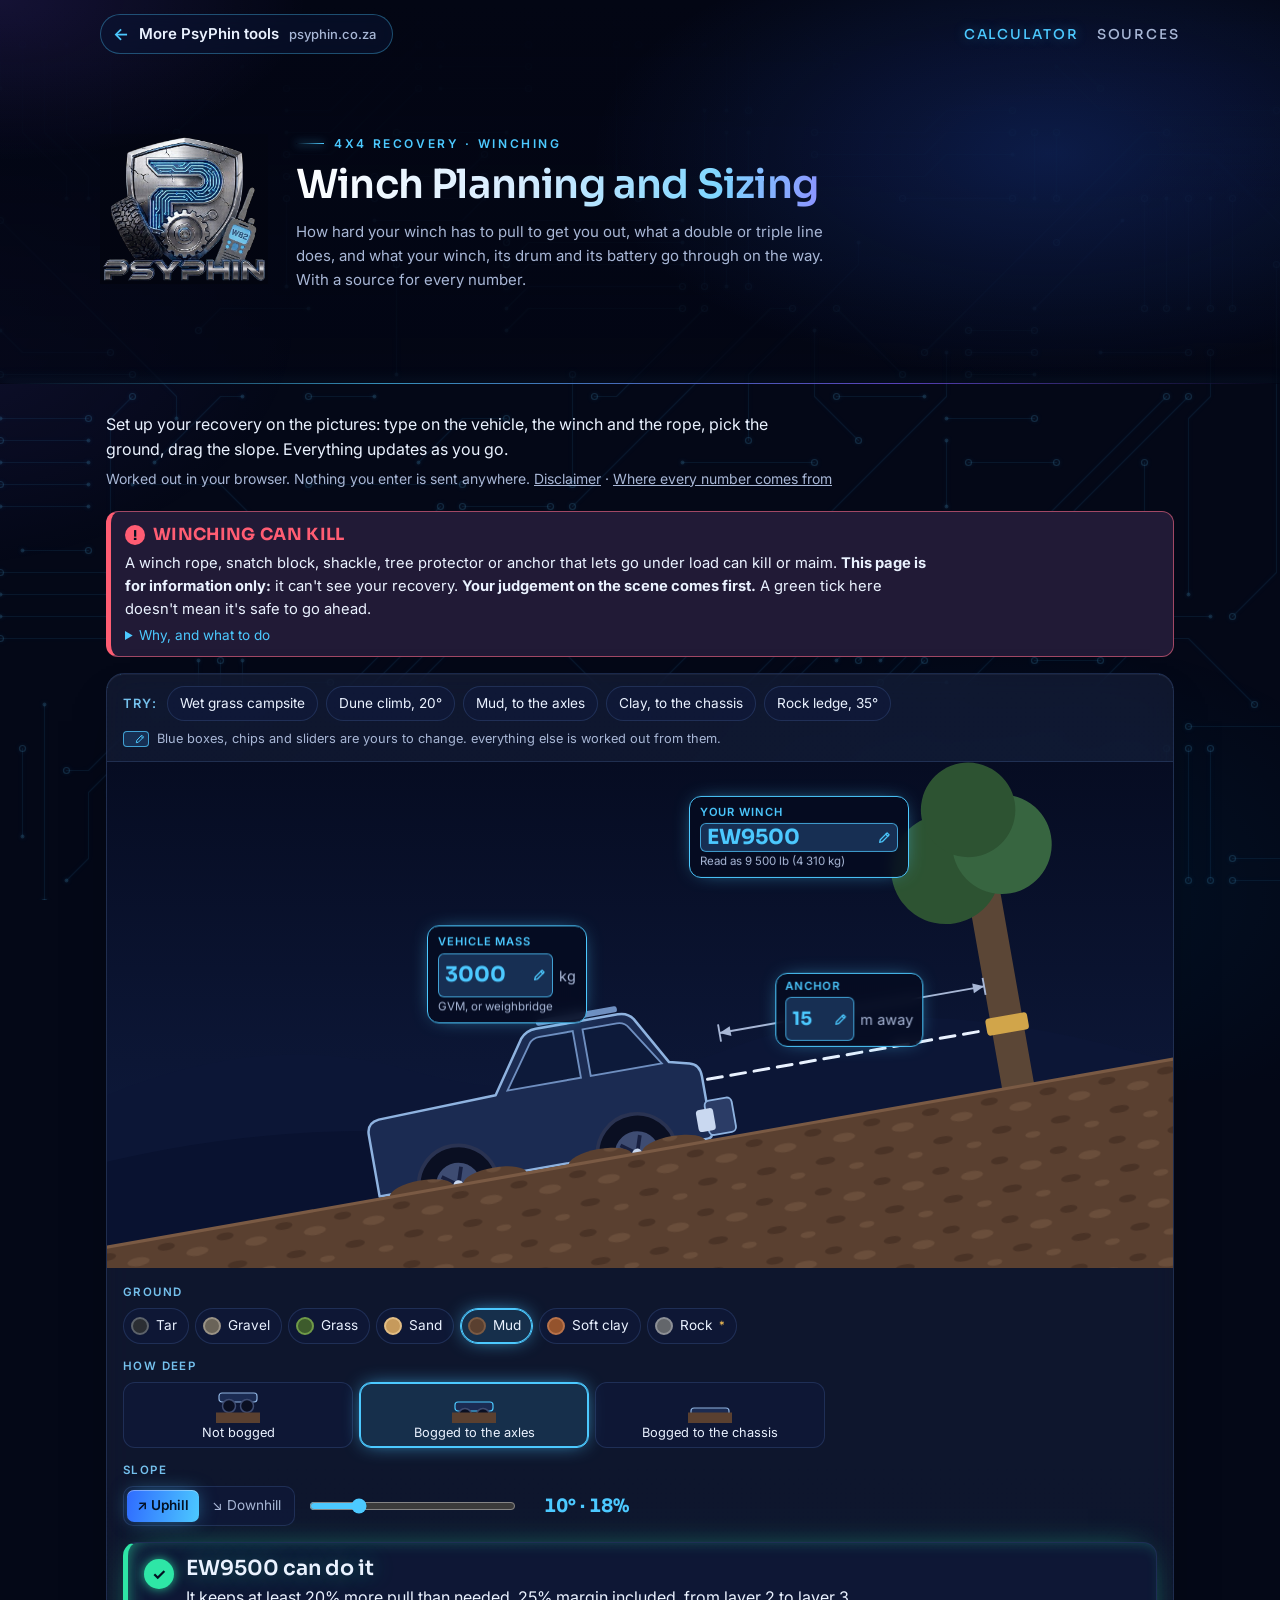
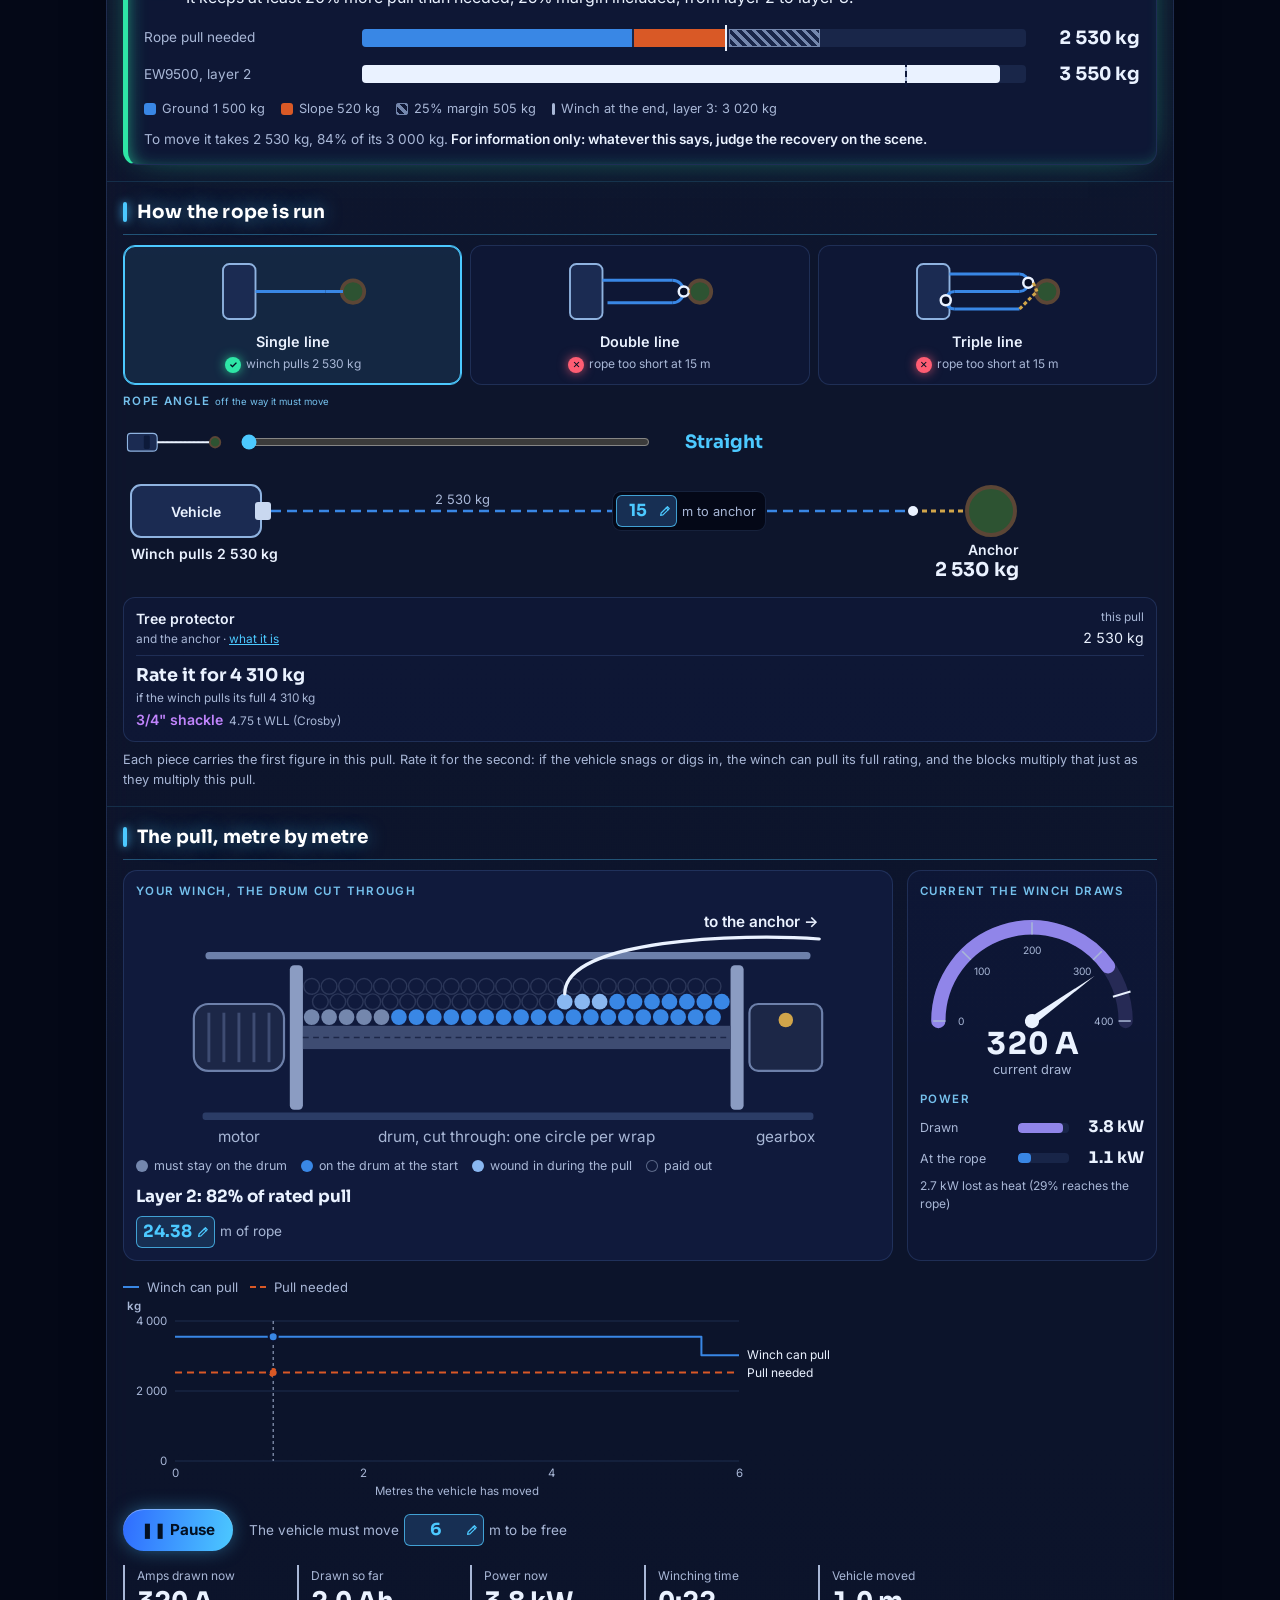
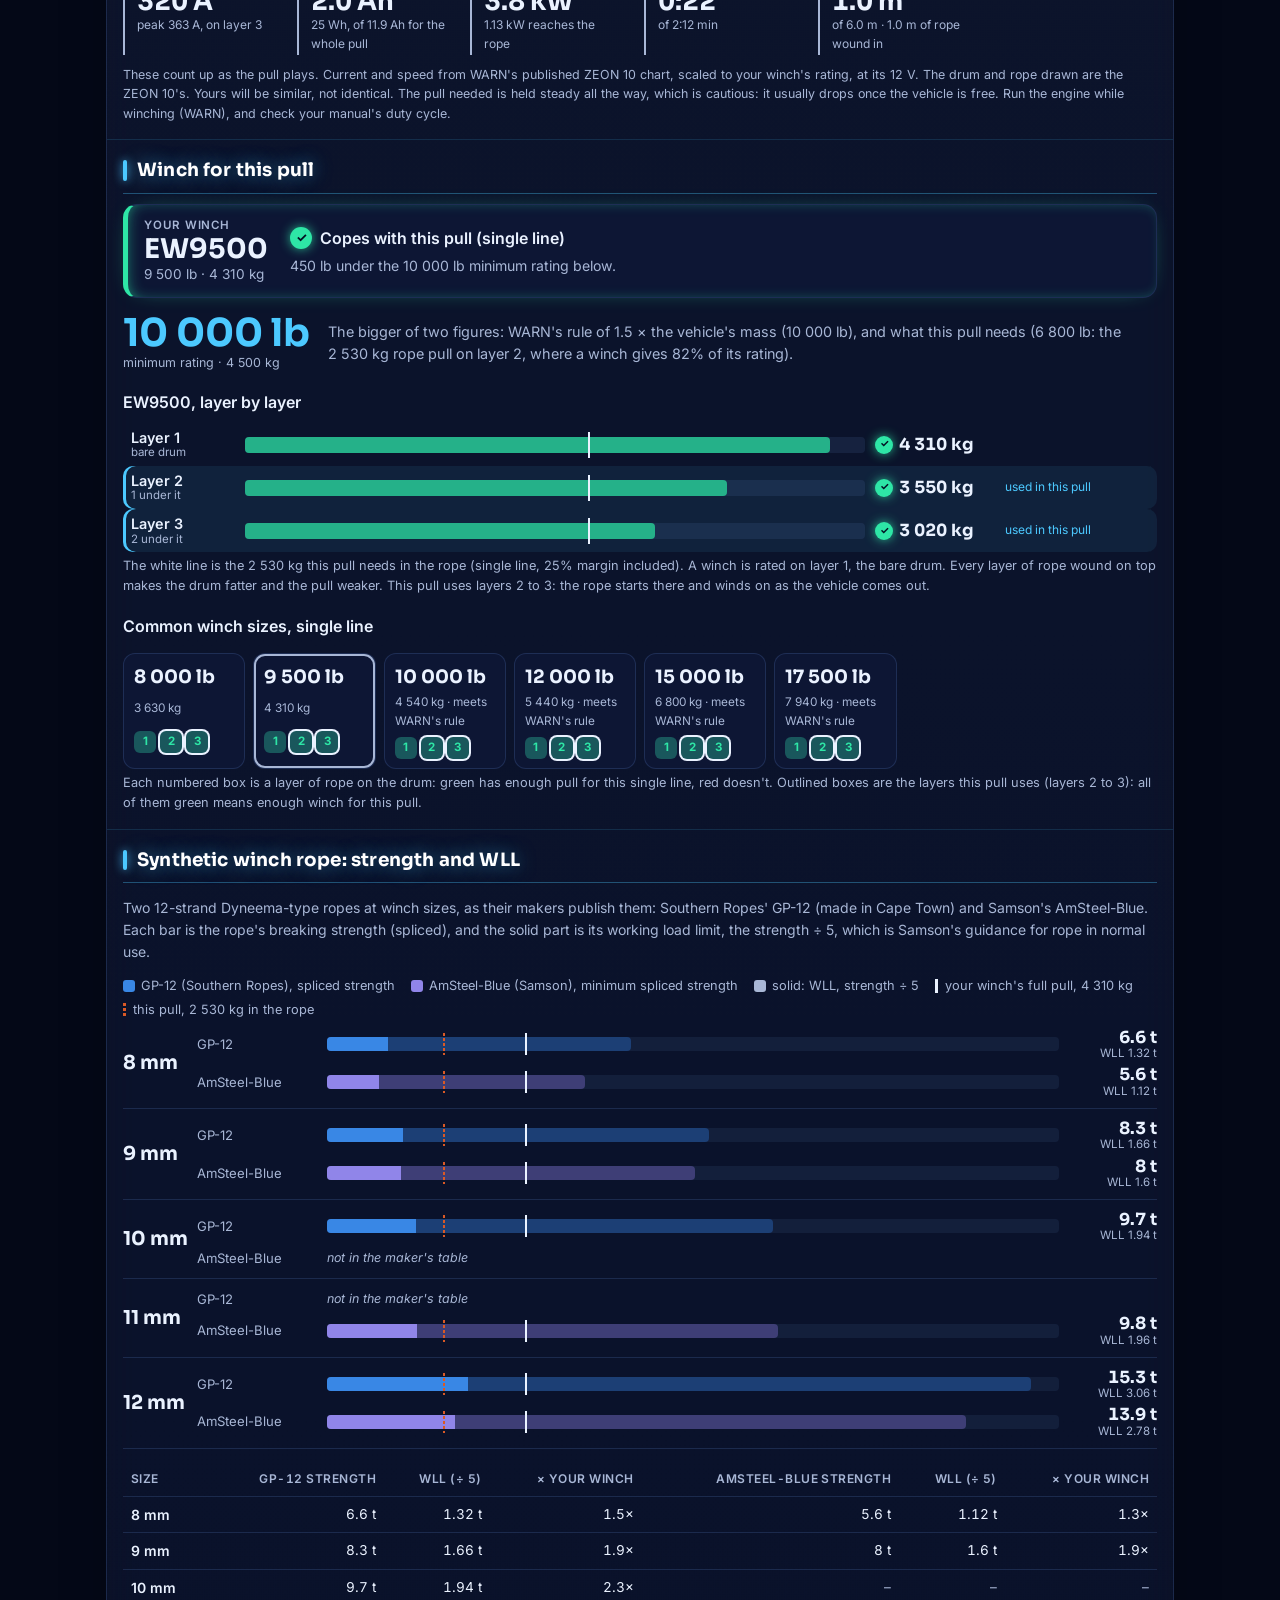
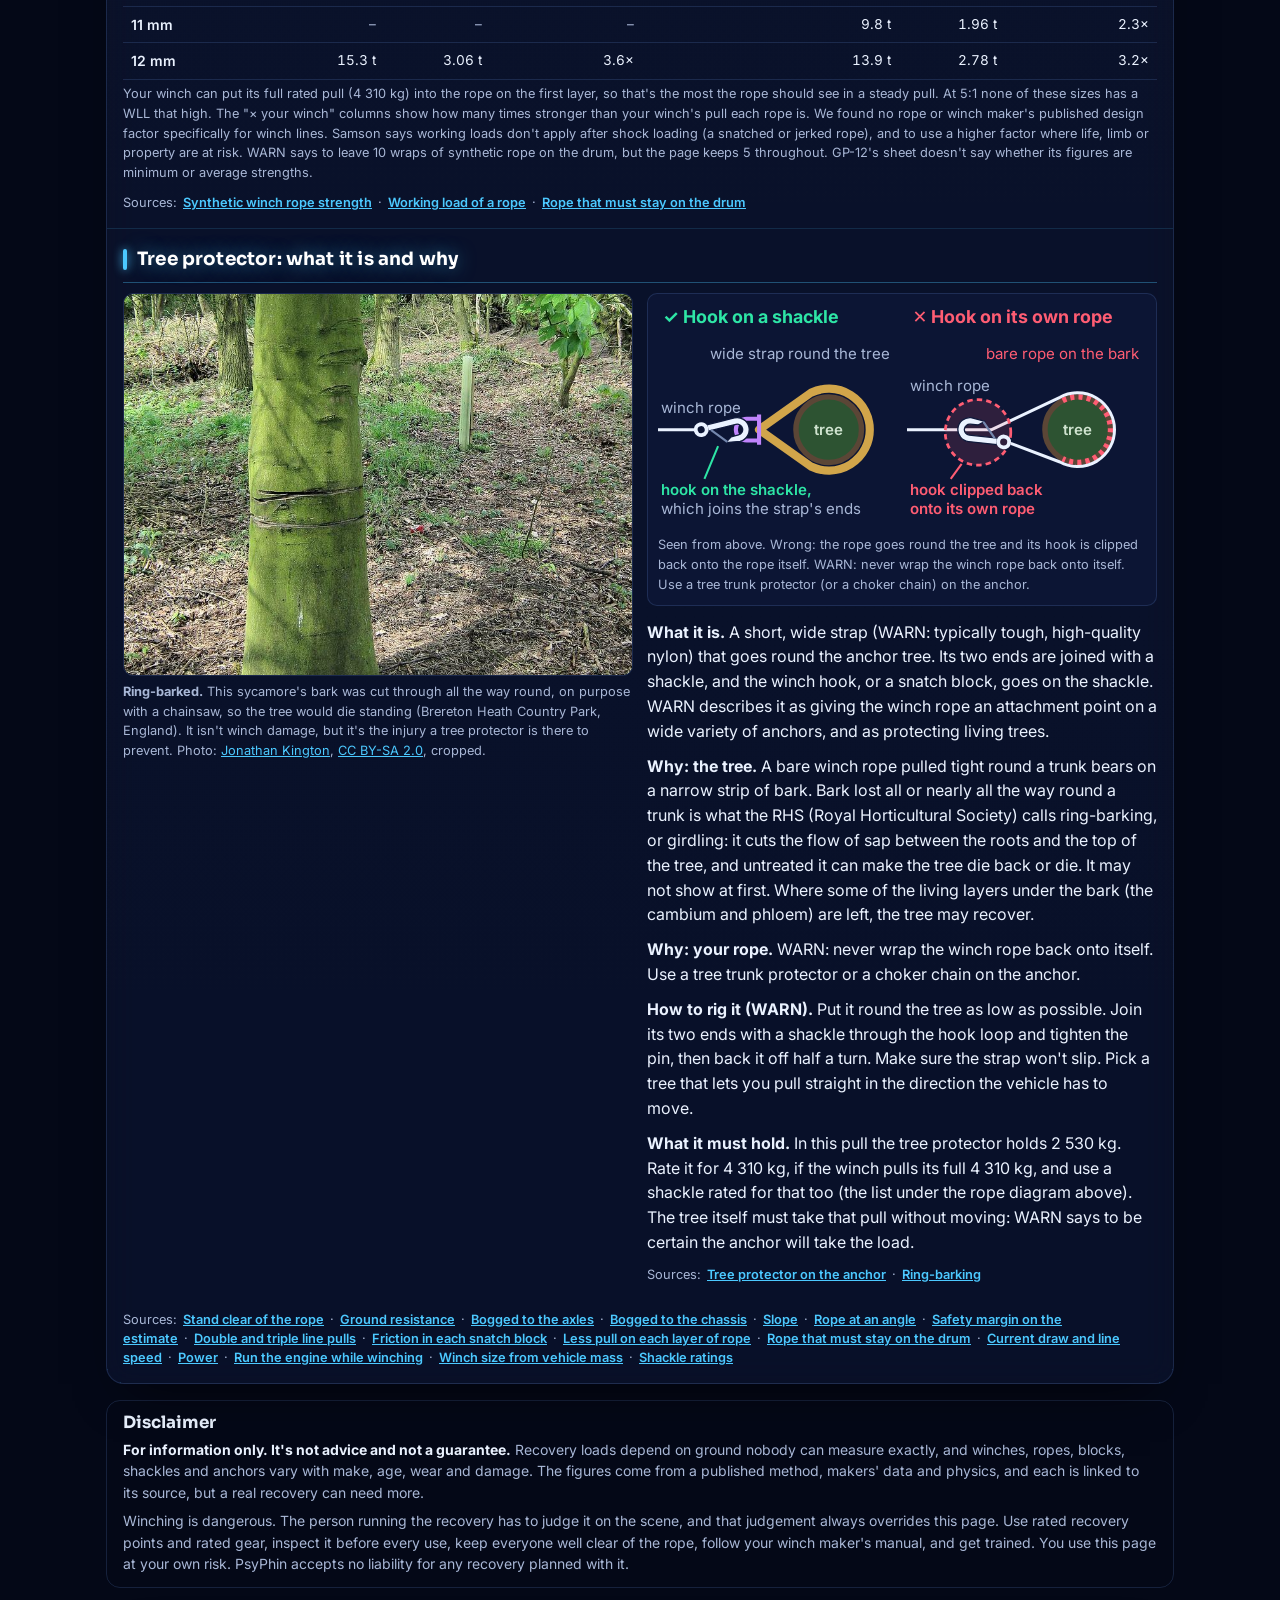
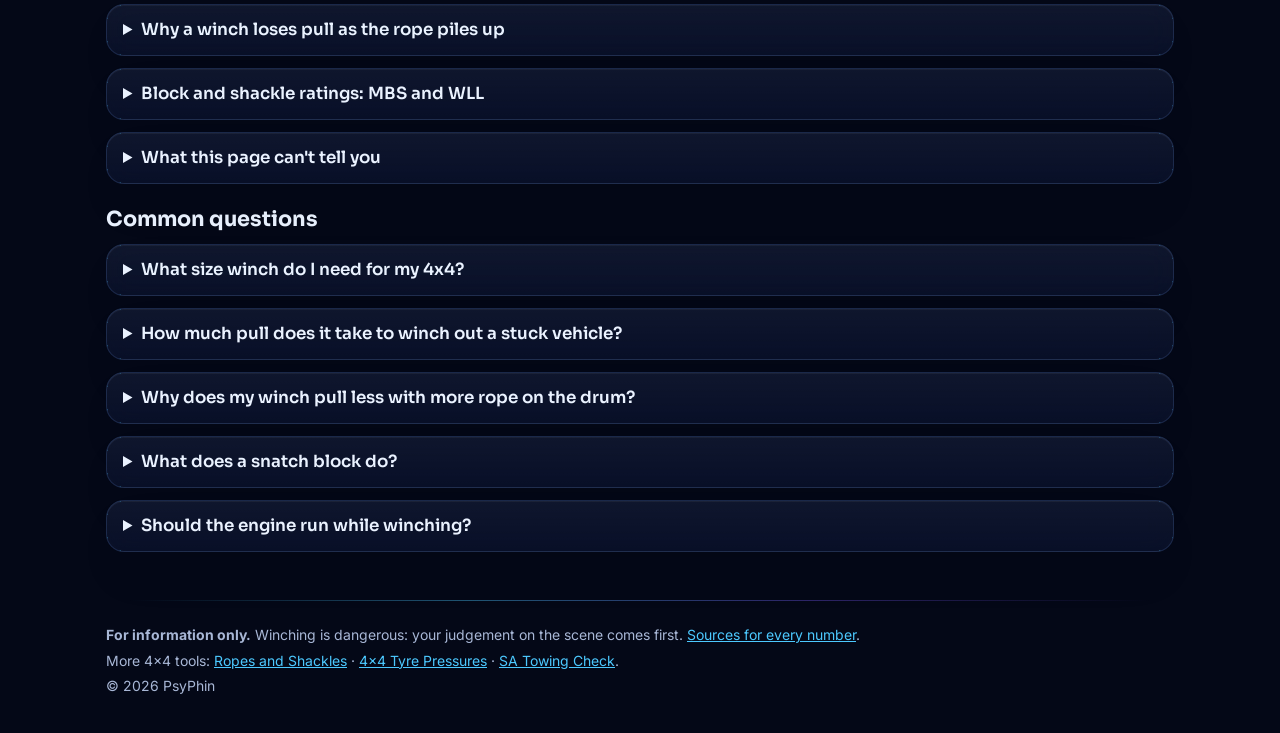
==== commit a71327fa: "Plainer wording: no semicolons or dashes, less polished phrasing Co-Authored-By: Claude Opus 5.5 <no" ====
--- a/index.html
+++ b/index.html
@@ -70,21 +70,21 @@
   <main id="main" class="wrap">
     <section class="intro">
       <p class="lede">Set up your recovery on the pictures: type on the vehicle, the winch and the rope, pick the ground, drag the slope. Everything updates as you go.</p>
-      <p class="privacy">Worked out in your browser; nothing you enter is sent anywhere. <a href="#disclaimer">Disclaimer</a> &middot; <a href="sources.html">Where every number comes from</a></p>
+      <p class="privacy">Worked out in your browser. Nothing you enter is sent anywhere. <a href="#disclaimer">Disclaimer</a> &middot; <a href="sources.html">Where every number comes from</a></p>
     </section>
 
     <aside class="danger" id="danger" role="note" aria-labelledby="danger-title">
       <p class="danger-title" id="danger-title"><span class="danger-icon" aria-hidden="true">!</span> Winching can kill</p>
-      <p>A winch rope, snatch block, shackle, tree protector or anchor that lets go under load can kill or maim. <strong>This page is for information only:</strong> it can't see your recovery. <strong>Your judgement on the scene comes first;</strong> a green tick here is not a go-ahead.</p>
+      <p>A winch rope, snatch block, shackle, tree protector or anchor that lets go under load can kill or maim. <strong>This page is for information only:</strong> it can't see your recovery. <strong>Your judgement on the scene comes first.</strong> A green tick here doesn't mean it's safe to go ahead.</p>
       <details class="danger-more">
         <summary>Why, and what to do</summary>
-        <p>Gear that lets go under load flies with enough energy to kill. This page works from published figures and a simple model; it can't see the ground, the state of your winch and rope, your recovery points, the anchor or who is standing where.</p>
+        <p>Gear that lets go under load flies with enough energy to kill. This page works from published figures and a simple model. It can't see the ground, the state of your winch and rope, your recovery points, the anchor or who is standing where.</p>
         <p>If anything looks wrong, stop. Use rated gear on rated recovery points, keep everyone well clear and out of line with the rope (<a href="sources.html#stand-clear">source</a>), follow your winch maker's manual, and get proper training.</p>
       </details>
     </aside>
 
     <div class="stage" id="stage">
-      <div class="try" id="try"><span class="try-label">Try:</span><p class="try-hint"><span class="try-key" aria-hidden="true"></span>Blue boxes, chips and sliders are yours to change; everything else is worked out from them.</p></div>
+      <div class="try" id="try"><span class="try-label">Try:</span><p class="try-hint"><span class="try-key" aria-hidden="true"></span>Blue boxes, chips and sliders are yours to change. everything else is worked out from them.</p></div>
 
       <!-- 1. The stuck vehicle: side view, with the mass and winch typed onto it -->
       <div class="scene" id="scene">
@@ -248,7 +248,7 @@
                 <text class="tp-lbl tp-lbl--tree" x="125" y="96" text-anchor="middle">tree</text>
               </svg>
             </div>
-            <figcaption>Seen from above. Wrong: the rope goes round the tree and its hook is clipped back onto the rope itself. WARN: never wrap the winch rope back onto itself; use a tree trunk protector (or a choker chain) on the anchor.</figcaption>
+            <figcaption>Seen from above. Wrong: the rope goes round the tree and its hook is clipped back onto the rope itself. WARN: never wrap the winch rope back onto itself. Use a tree trunk protector (or a choker chain) on the anchor.</figcaption>
           </figure>
           <div class="tree-text" id="tree-text"></div>
           </div>
@@ -260,8 +260,8 @@
 
     <aside id="disclaimer" class="disclaimer" aria-labelledby="disclaimer-title">
       <h2 id="disclaimer-title">Disclaimer</h2>
-      <p><strong>For information only. Not advice, not a guarantee, not a go-ahead.</strong> Recovery loads depend on ground nobody can measure exactly, and winches, ropes, blocks, shackles and anchors vary with make, age, wear and damage. The figures come from a published method, makers' data and physics, and each is linked to its source, but a real recovery can need more.</p>
-      <p>Winching is dangerous. The person running the recovery has to judge it on the scene, and that judgement always overrides this page. Use rated recovery points and rated gear, inspect it before every use, keep everyone well clear of the rope, follow your winch maker's manual, and get trained. You use this page at your own risk; PsyPhin accepts no liability for any recovery planned with it.</p>
+      <p><strong>For information only. It's not advice and not a guarantee.</strong> Recovery loads depend on ground nobody can measure exactly, and winches, ropes, blocks, shackles and anchors vary with make, age, wear and damage. The figures come from a published method, makers' data and physics, and each is linked to its source, but a real recovery can need more.</p>
+      <p>Winching is dangerous. The person running the recovery has to judge it on the scene, and that judgement always overrides this page. Use rated recovery points and rated gear, inspect it before every use, keep everyone well clear of the rope, follow your winch maker's manual, and get trained. You use this page at your own risk. PsyPhin accepts no liability for any recovery planned with it.</p>
     </aside>
 
     <section class="explainers" aria-label="Explainers">
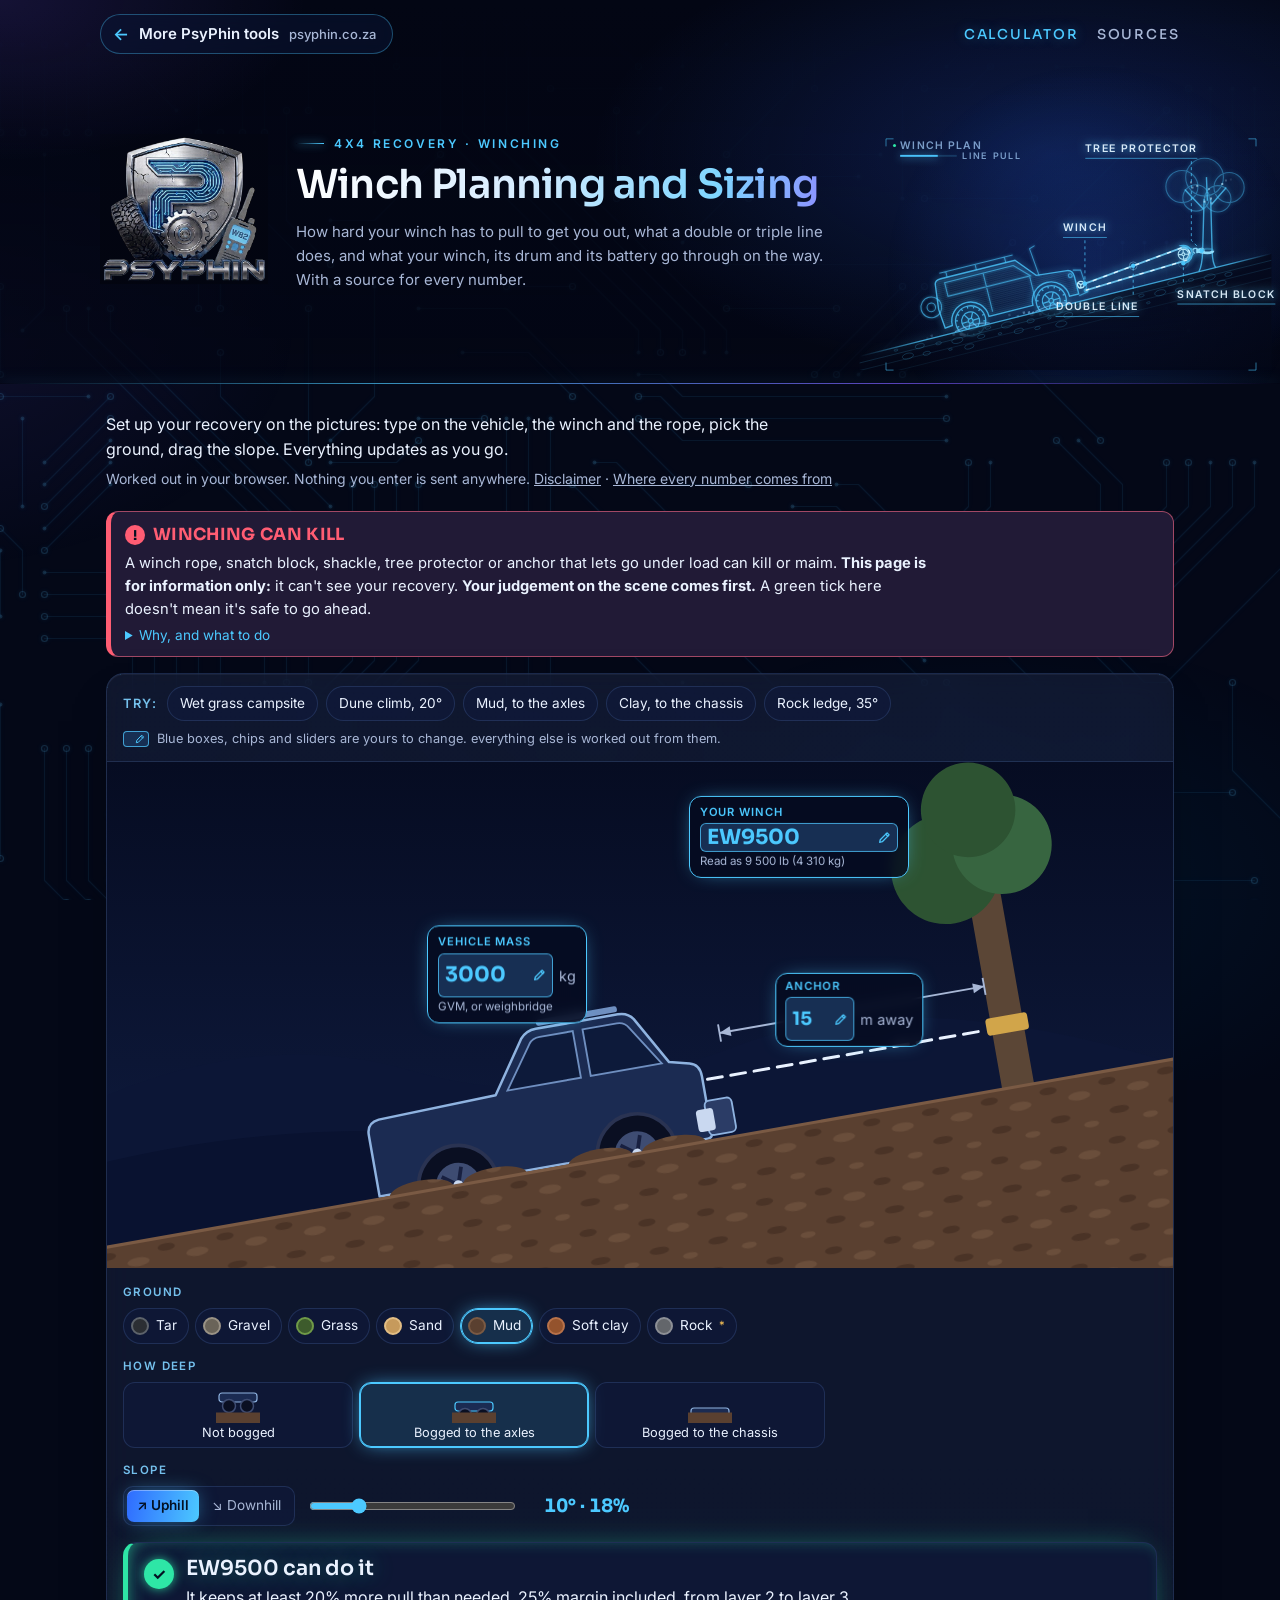
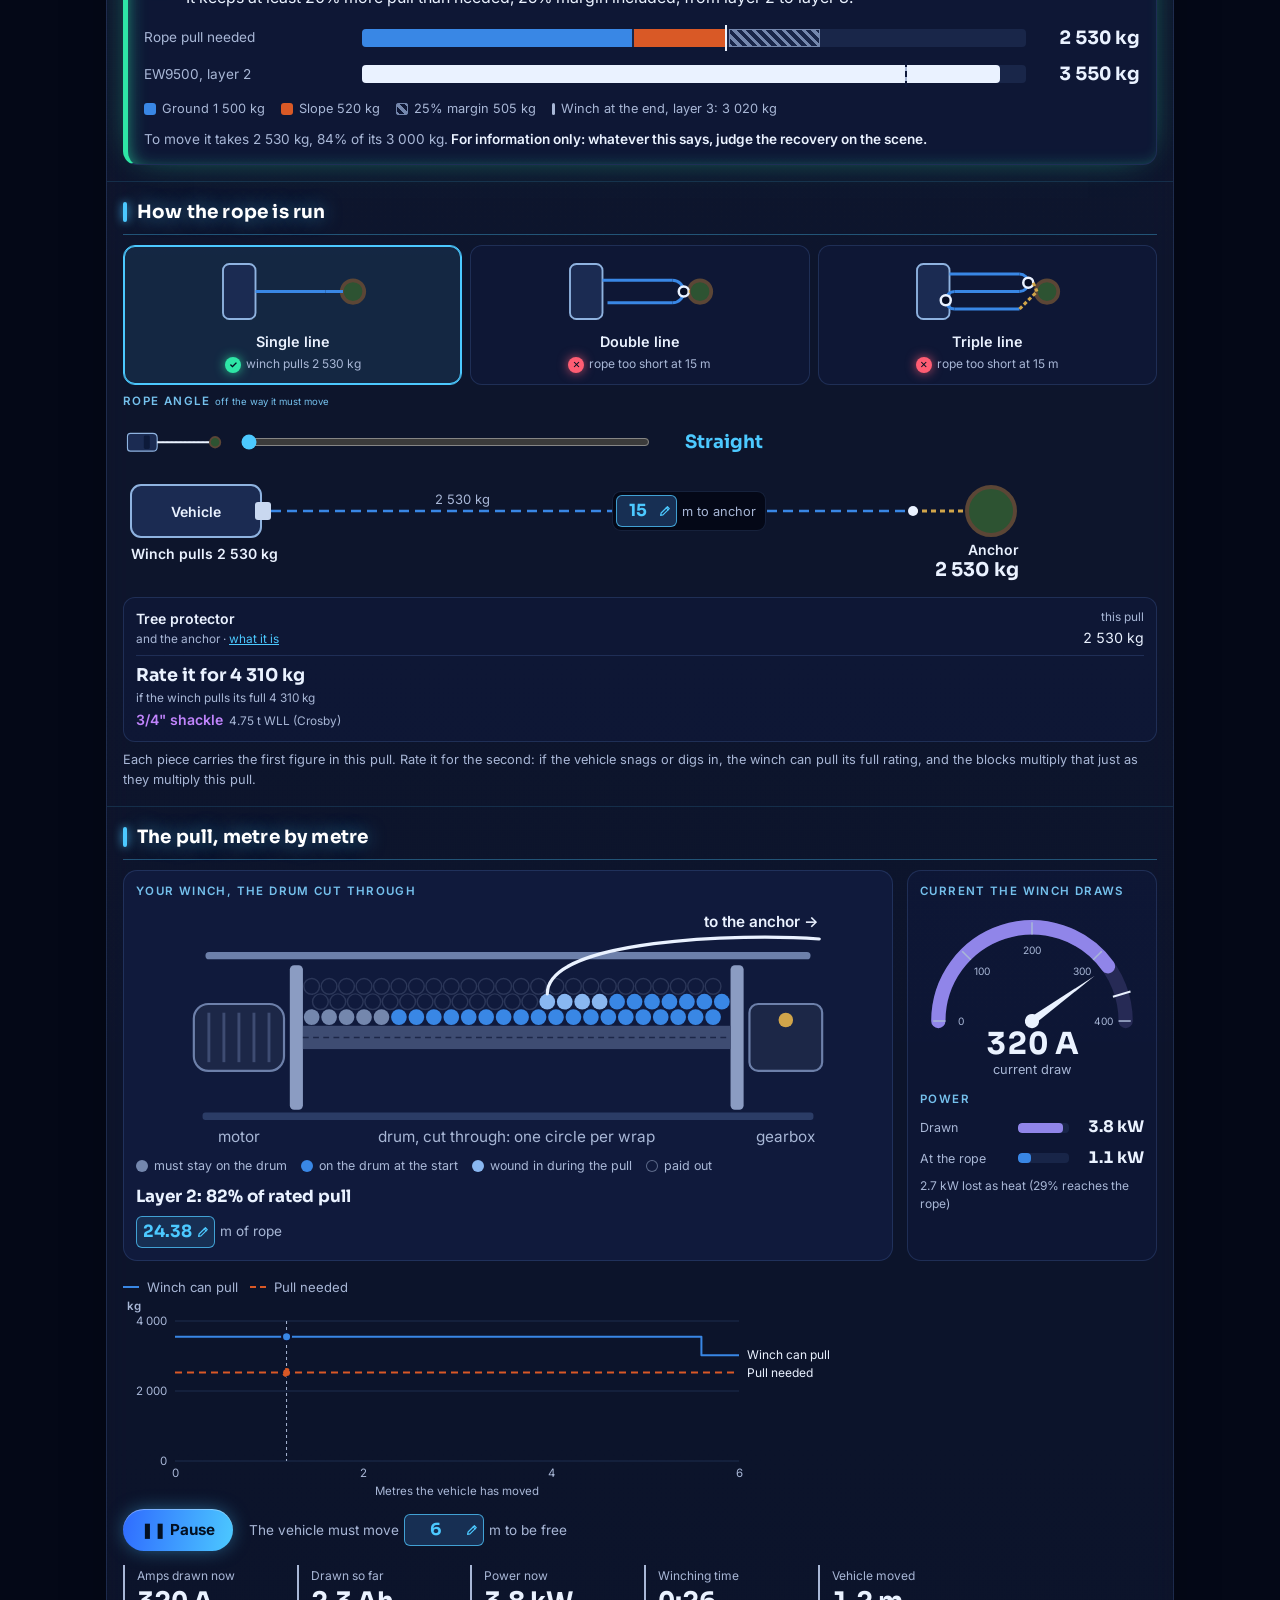
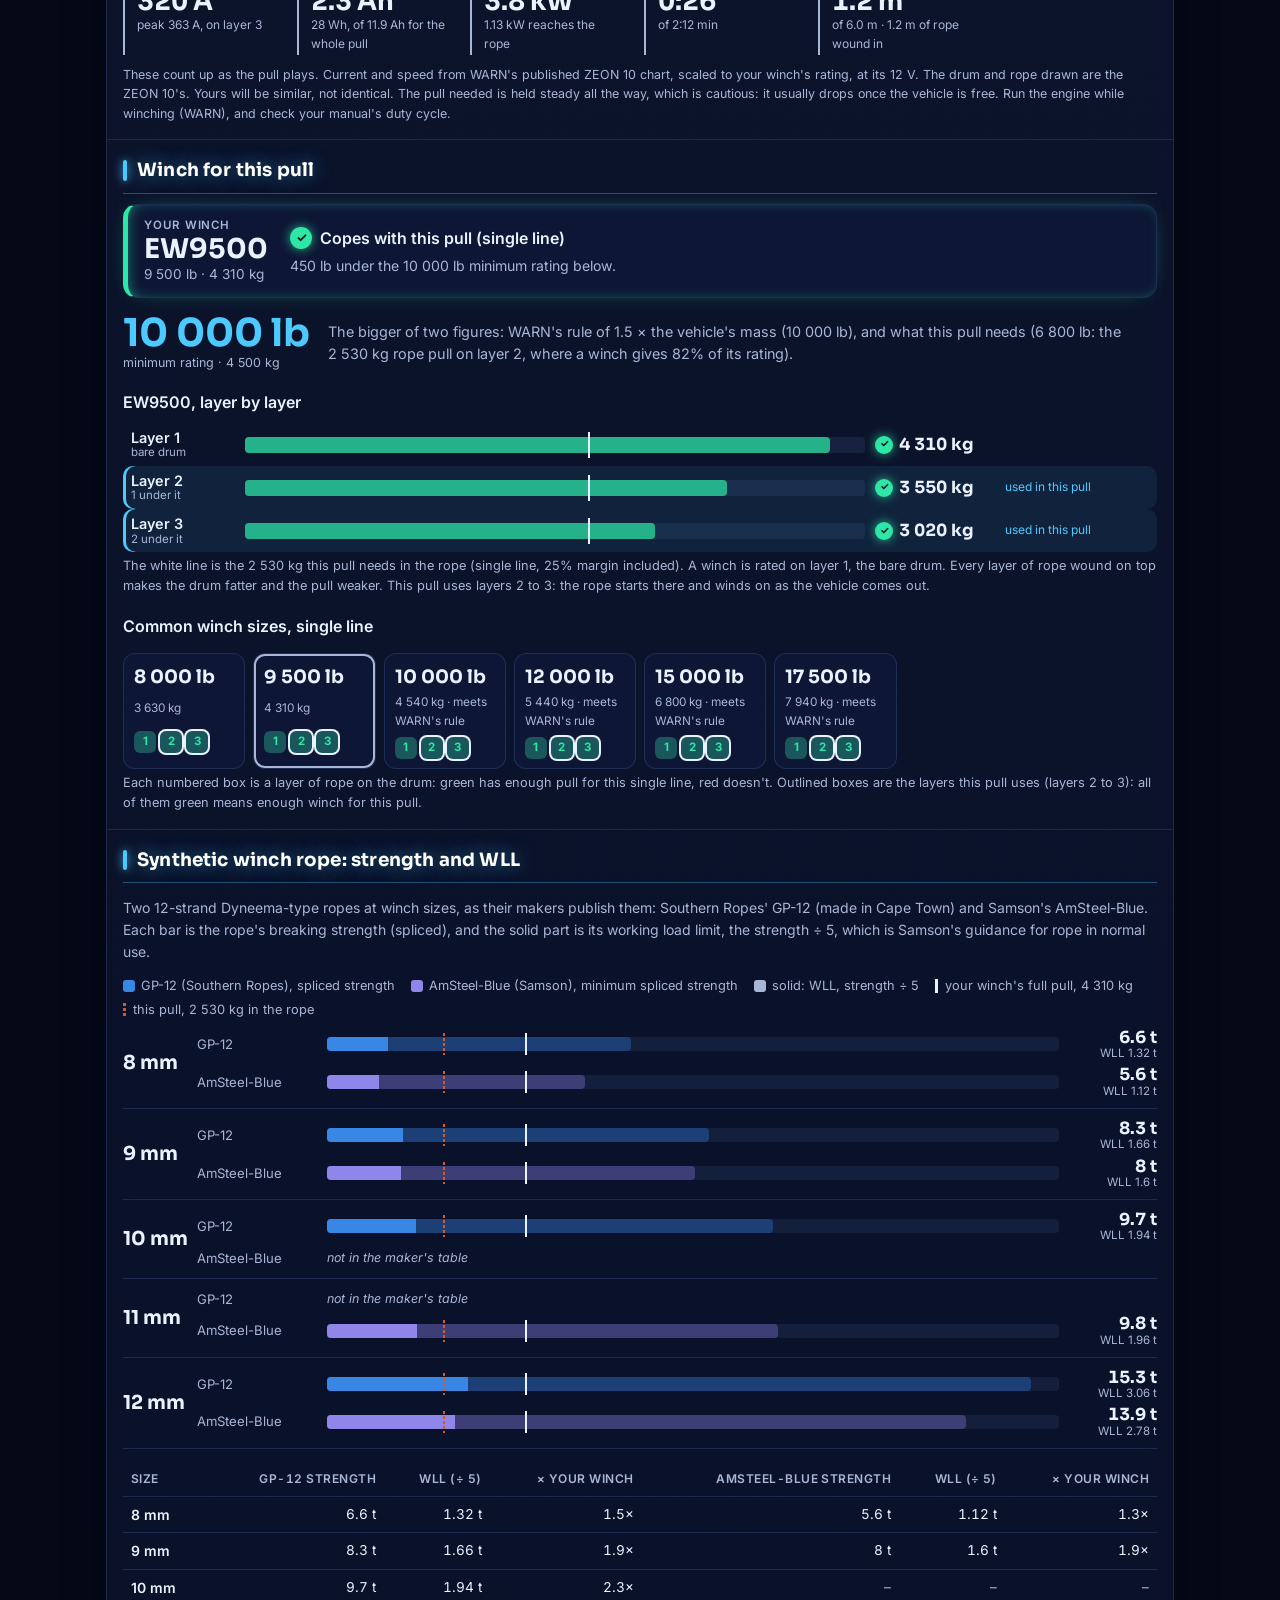
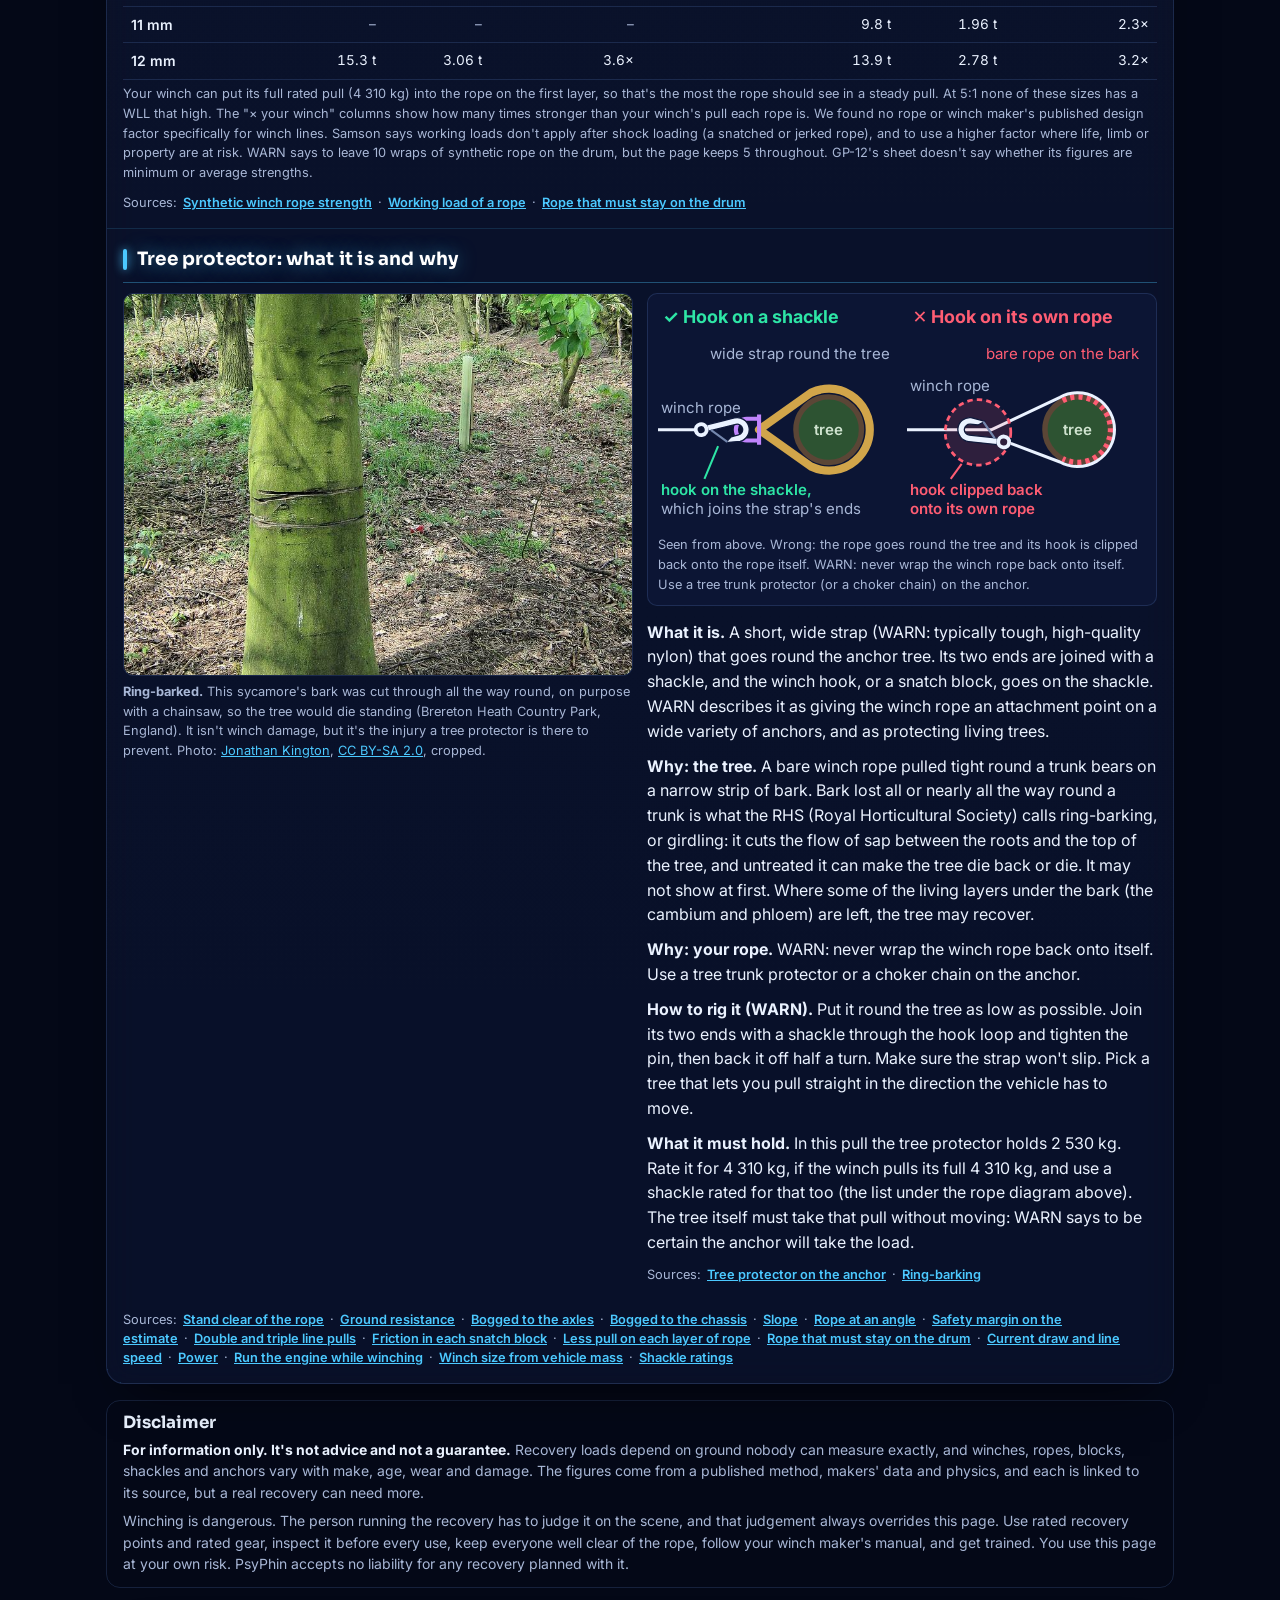
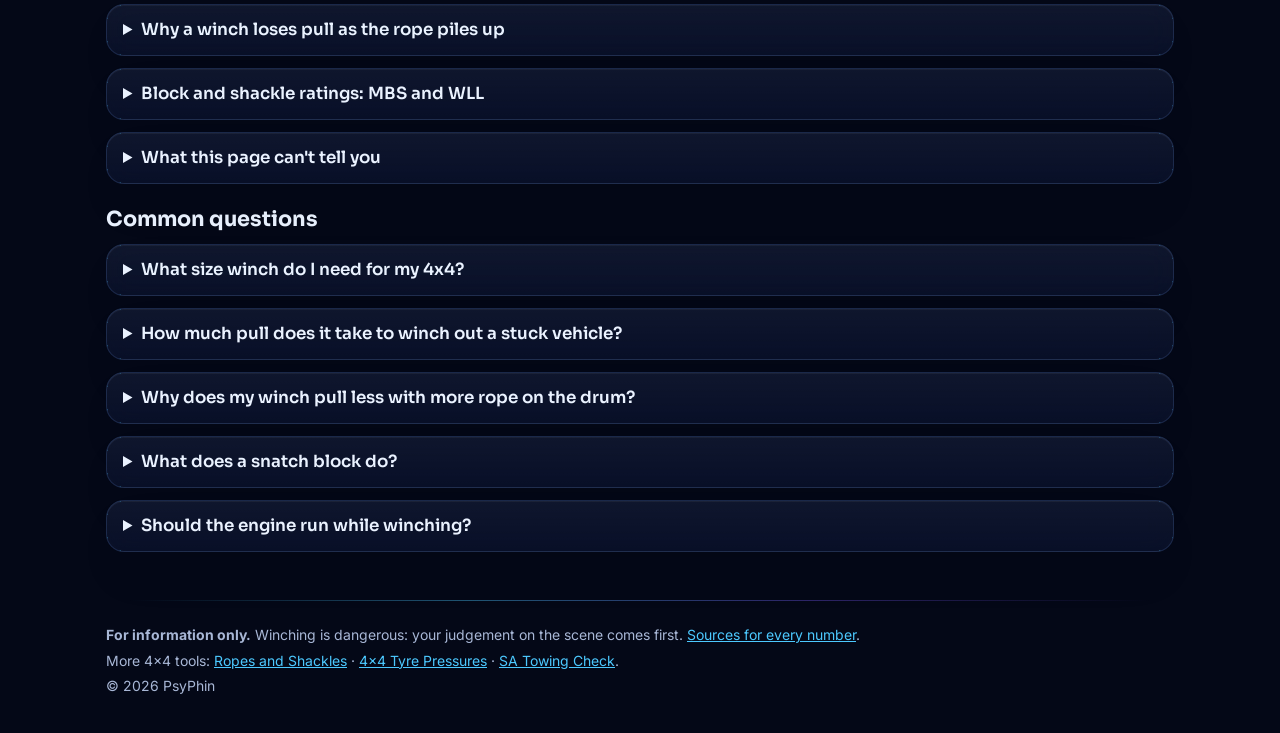
==== commit e6540d01: "Number boxes read a decimal comma: "2,4" no longer becomes 24 on iPhone Safari's type="number" boxes" ====
--- a/index.html
+++ b/index.html
@@ -92,7 +92,7 @@
         <div class="scene-fields">
           <label class="scene-field" id="f-mass">
             <span class="sf-label">Vehicle mass</span>
-            <span class="sf-input"><input id="massKg" type="number" inputmode="numeric" min="0" step="50" autocomplete="off"><span>kg</span></span>
+            <span class="sf-input"><input id="massKg" type="text" inputmode="numeric" min="0" step="50" autocomplete="off"><span>kg</span></span>
             <span class="sf-hint">GVM, or weighbridge</span>
           </label>
           <label class="scene-field scene-field--winch" id="f-winch">
@@ -102,7 +102,7 @@
           </label>
           <label class="scene-field scene-field--anchor" id="f-anchor-scene">
             <span class="sf-label">Anchor</span>
-            <span class="sf-input"><input id="anchorScene" type="number" inputmode="decimal" min="1" step="1" autocomplete="off"><span>m away</span></span>
+            <span class="sf-input"><input id="anchorScene" type="text" inputmode="decimal" min="1" step="1" autocomplete="off"><span>m away</span></span>
           </label>
         </div>
         </div>
@@ -149,7 +149,7 @@
           </div>
         </div>
         <div class="rig" id="rig">
-          <label class="rig-field" id="f-anchor"><span class="visually-hidden">Distance from the winch to the anchor</span><input id="anchorM" type="number" inputmode="decimal" min="1" step="1"><span>m to anchor</span></label>
+          <label class="rig-field" id="f-anchor"><span class="visually-hidden">Distance from the winch to the anchor</span><input id="anchorM" type="text" inputmode="decimal" min="1" step="1"><span>m to anchor</span></label>
         </div>
         <ul class="gear" id="gear"></ul>
         <p class="hint gear-note" id="gear-note"></p>
@@ -172,7 +172,7 @@
               <figcaption>
                 <span id="drum-layer" class="drum-layer"></span>
                 <span class="drum-rope">
-                  <label class="mini-field"><input id="ropeLengthM" type="number" inputmode="decimal" min="5" step="1" aria-label="Rope length"><span>m of rope</span></label>
+                  <label class="mini-field"><input id="ropeLengthM" type="text" inputmode="decimal" min="5" step="1" aria-label="Rope length"><span>m of rope</span></label>
                 </span>
               </figcaption>
             </figure>
@@ -187,7 +187,7 @@
             <div id="chart-pull"></div>
             <div class="play-bar">
               <button type="button" class="play-button" id="play">&#9654; Play the pull</button>
-              <label class="mini-field">The vehicle must move <input id="moveM" type="number" inputmode="decimal" min="1" step="1" aria-label="Distance the vehicle must move"><span>m to be free</span></label>
+              <label class="mini-field">The vehicle must move <input id="moveM" type="text" inputmode="decimal" min="1" step="1" aria-label="Distance the vehicle must move"><span>m to be free</span></label>
             </div>
           </div>
         </div>
--- a/css/style.css
+++ b/css/style.css
@@ -507,7 +507,7 @@
   color: var(--text-muted);
 }
 
-input[type="number"],
+input[inputmode],
 select {
   width: 100%;
   font: inherit;
@@ -520,7 +520,7 @@
   min-height: 44px;
 }
 
-input[type="number"]:focus,
+input[inputmode]:focus,
 select:focus {
   outline: 2px solid var(--accent);
   outline-offset: 1px;
@@ -2544,9 +2544,9 @@
 }
 
 /* typed figures: no spinner arrows over the pencil (arrow keys still step them) */
-.sf-input input[type="number"],
-.rig-field input[type="number"],
-.mini-field input[type="number"] { -moz-appearance: textfield; appearance: textfield; }
+.sf-input input[inputmode],
+.rig-field input[inputmode],
+.mini-field input[inputmode] { -moz-appearance: textfield; appearance: textfield; }
 .sf-input input::-webkit-inner-spin-button,
 .sf-input input::-webkit-outer-spin-button,
 .rig-field input::-webkit-inner-spin-button,
@@ -3506,13 +3506,13 @@
   }
 
   /* -------- entries glow when they have focus */
-  input[type="number"],
+  input[inputmode],
   input[type="text"],
   select {
     transition: border-color 0.2s, box-shadow 0.25s;
   }
 
-  input[type="number"]:focus,
+  input[inputmode]:focus,
   input[type="text"]:focus,
   select:focus {
     box-shadow: 0 0 0 3px rgba(76, 201, 255, 0.18), 0 0 22px -4px var(--accent);
